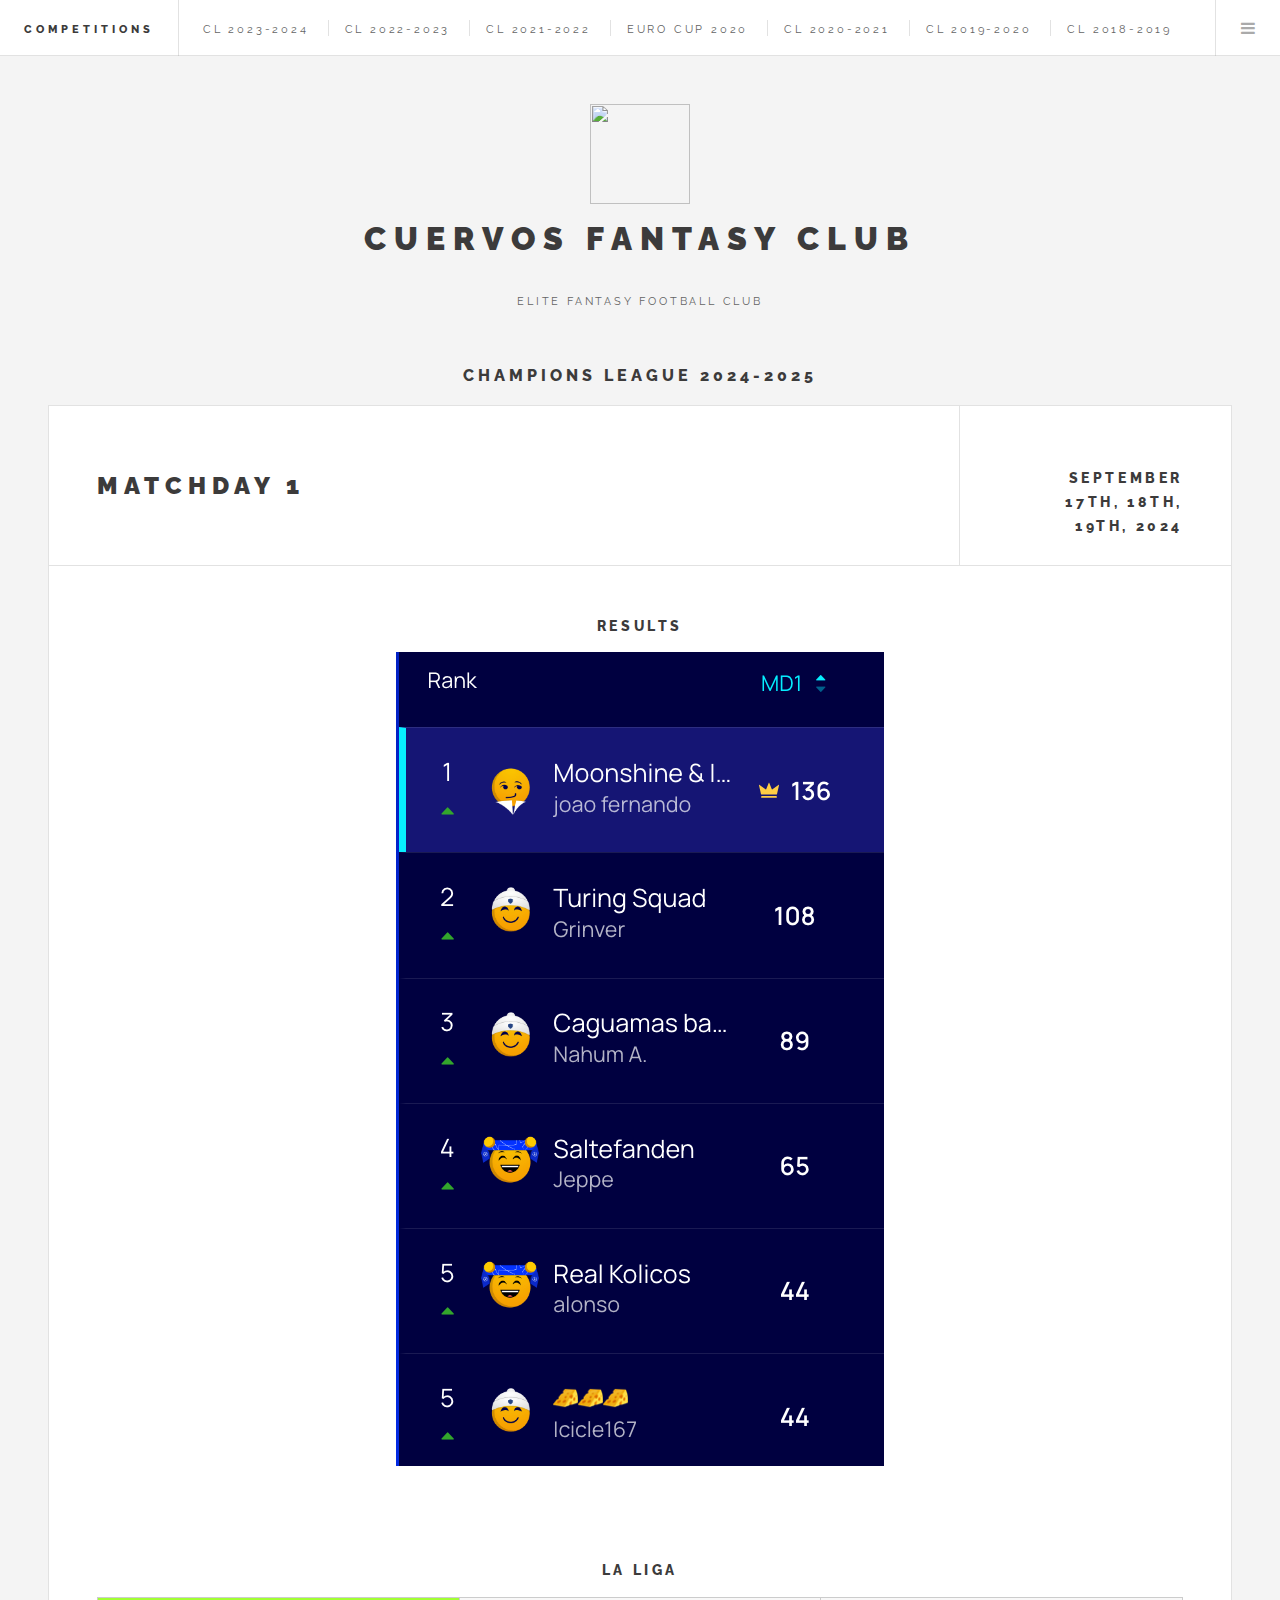
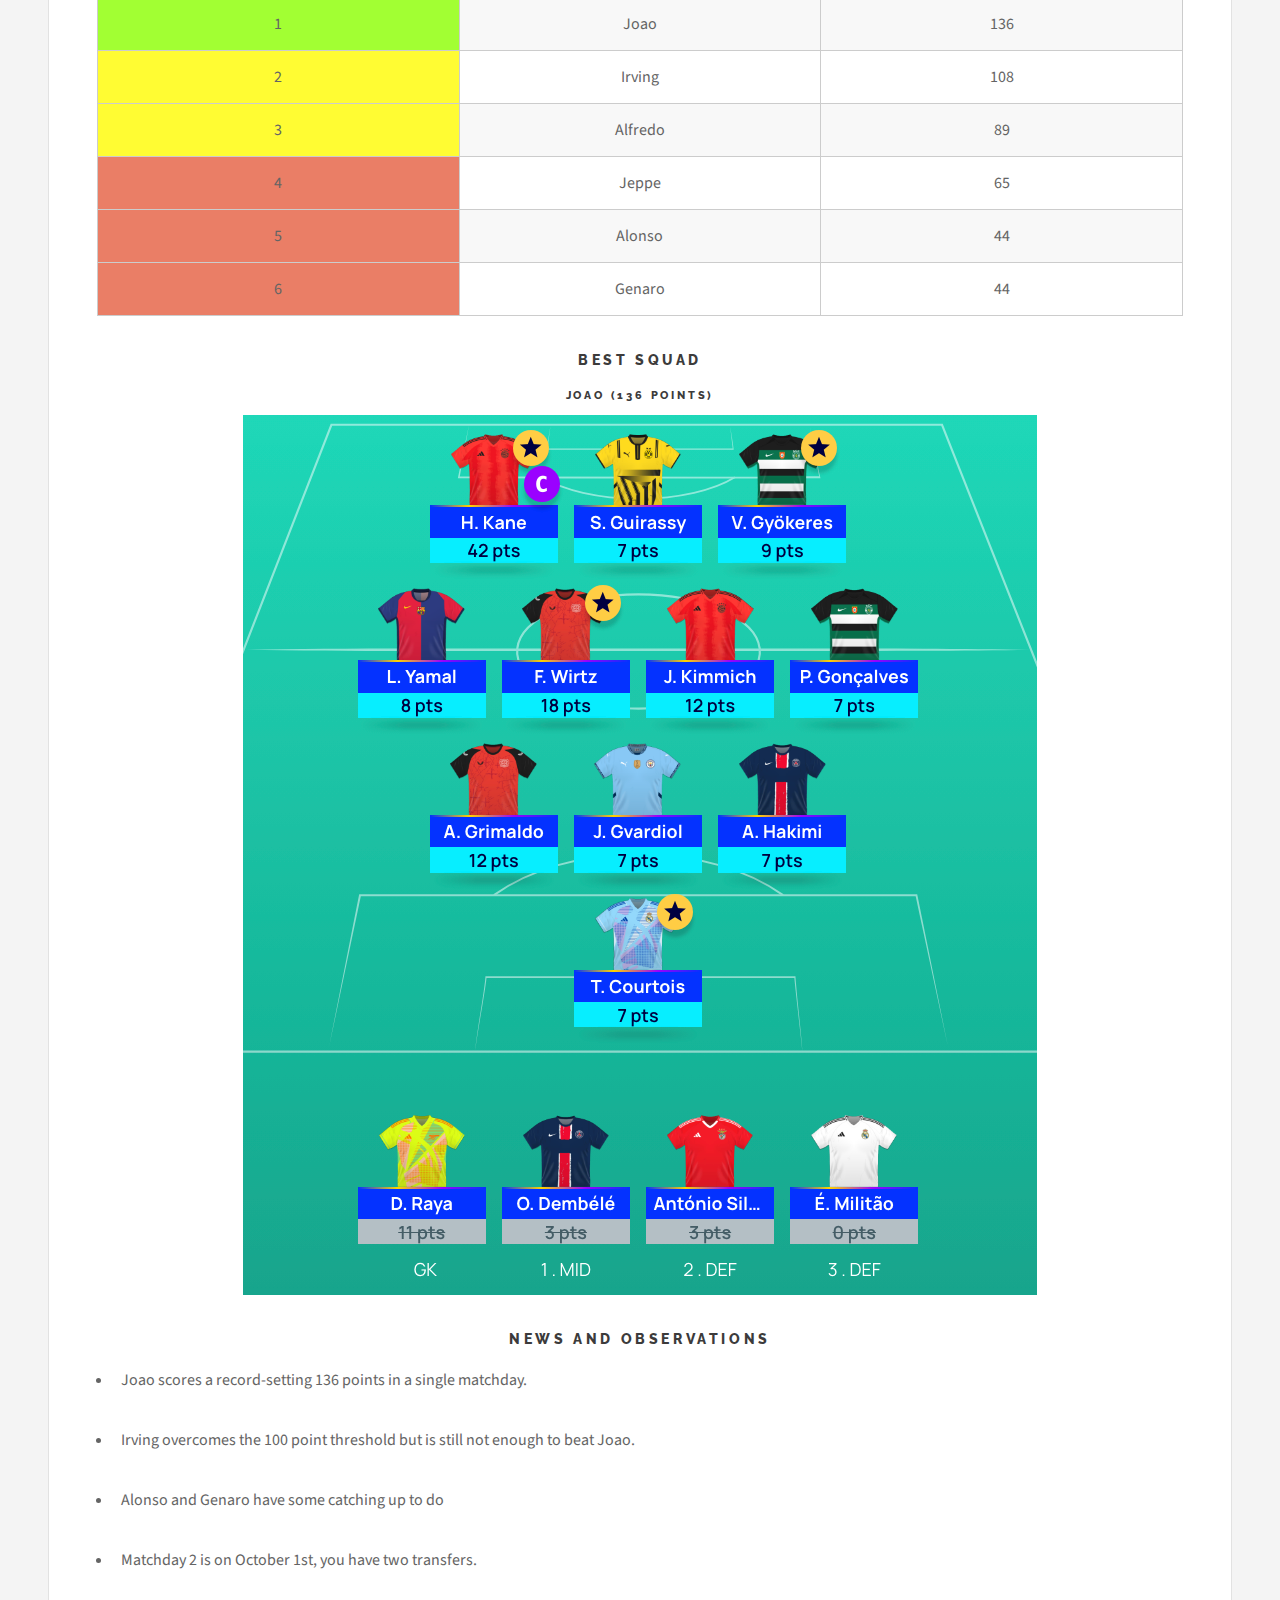
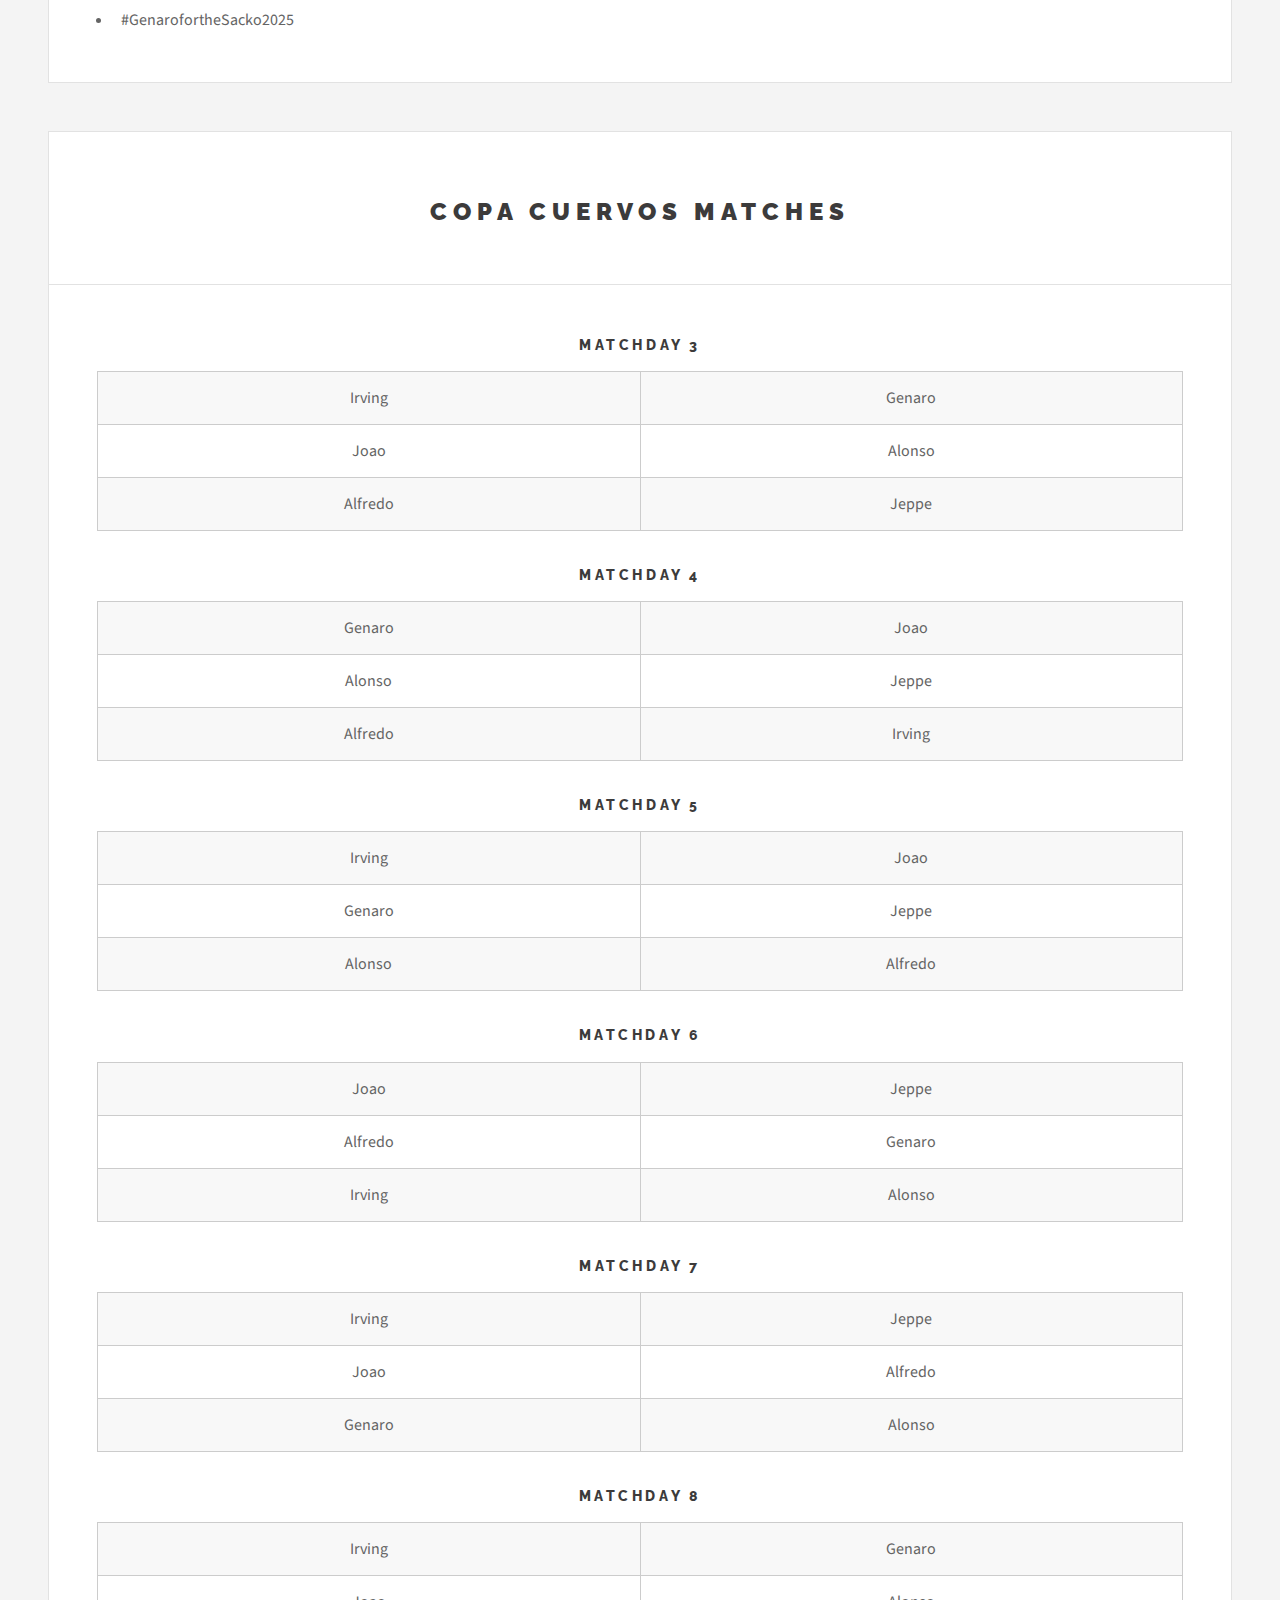
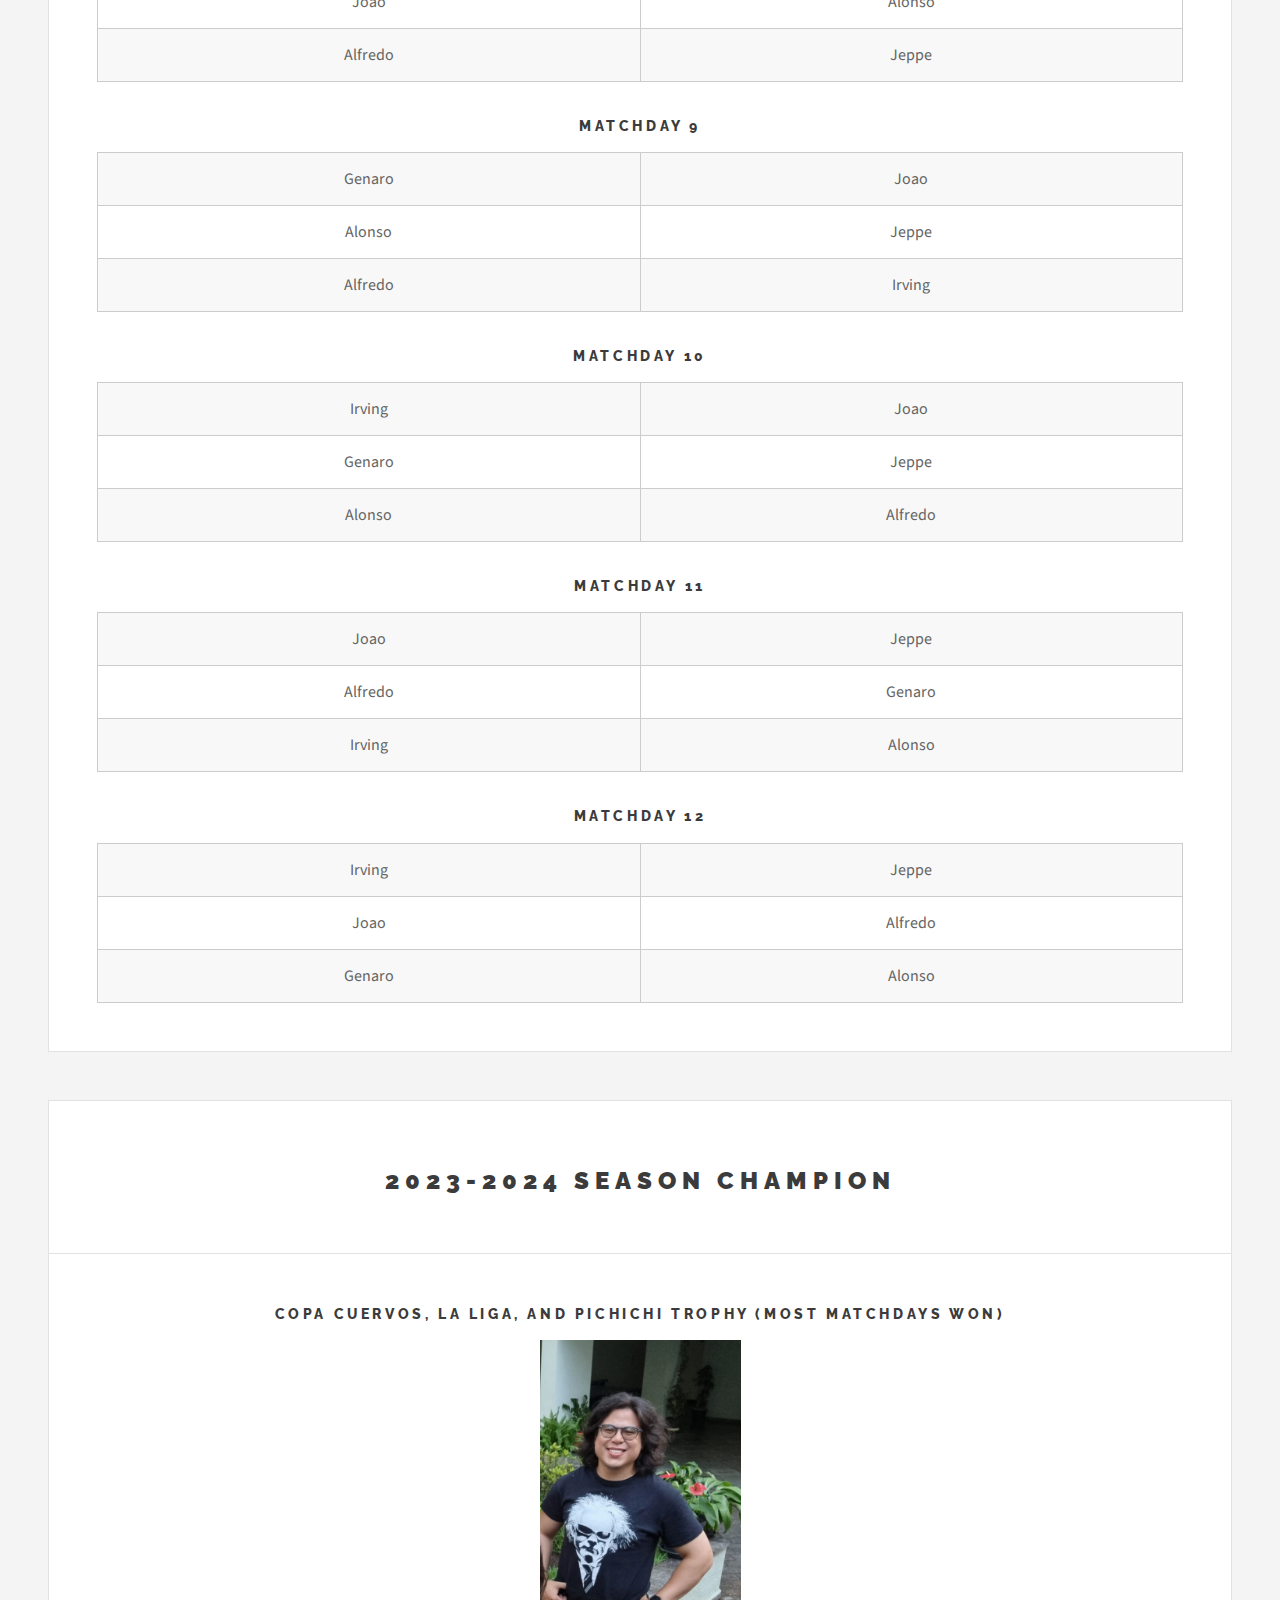
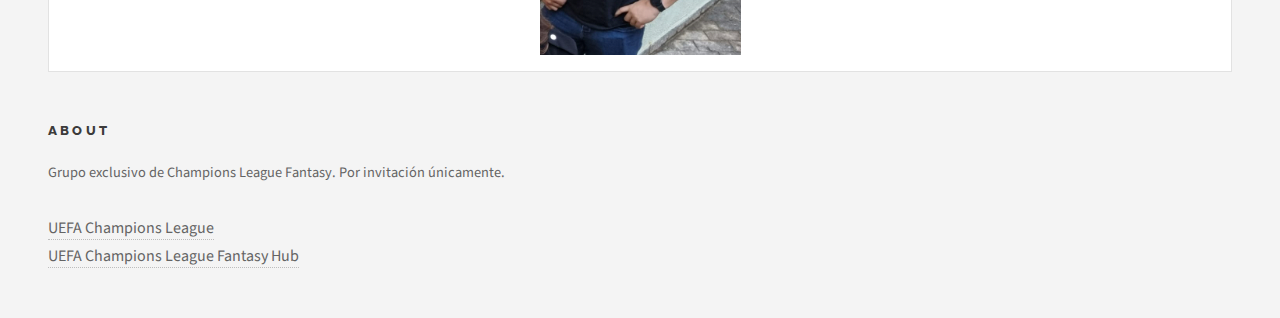
==== index.html @ bee9883b "Update index.html" ====
<!DOCTYPE HTML>
<!--
	Future Imperfect by HTML5 UP
	html5up.net | @ajlkn
	Free for personal and commercial use under the CCA 3.0 license (html5up.net/license)
-->
<html>
	<head>
		<meta name="viewport" content="width=device-width, initial-scale=1.0", user-scalable="no" />
		<!--<meta name="viewport" content="width=device-width, initial-scale=1.0"> -->

		
		 <link rel = "icon" href =  
"https://d1yjjnpx0p53s8.cloudfront.net/styles/logo-thumbnail/s3/022016/logo_cuervos.jpg?itok=GBm3IHyB" 
        type = "image/x-icon"> 
          
		
	
		<title>Cuervos Fantasy Club</title>
		<meta charset="utf-8" />
		<!--<meta name="viewport" content="width=device-width, initial-scale=1, user-scalable=no" /> -->
		<link rel="stylesheet" href="assets/css/main.css" /> 

		<link rel="stylesheet" href="my_css_styles/styles_main.css" />

		<!-- <link rel="stylesheet" href="my_css_styles/resizing.css" /> -->

		<meta charset="UTF-8">
		<!--<meta name="viewport" content="width=device-width, initial-scale=1.0"> -->
	    	<!--<title>Line Graph Example</title>-->
		<!--<script src="https://cdn.jsdelivr.net/npm/chart.js"></script> -->
		<title>La Liga Race Chart</title>
    		<script src="https://canvasjs.com/assets/script/canvasjs.min.js"></script>
	
		
	</head>
	<body class="is-preload">
		
		<div class="container">

		<!-- Wrapper -->
			<div id="wrapper">

				<!-- Header -->
					<header id="header">
						<h1><a href="index.html">Competitions</a></h1>
						<nav class="links">
							<ul>	
								<li><a href="cl2324.html">CL 2023-2024</a></li>
								<li><a href="cl2223.html">CL 2022-2023</a></li>
								<li><a href="cl2122.html">CL 2021-2022</a></li>
								<li><a href="ec2020.html">Euro Cup 2020</a></li>
								<li><a href="cl2021.html">CL 2020-2021</a></li>
								<li><a href="cl201920.html">CL 2019-2020</a></li>
								<li><a href="cl201819.html">CL 2018-2019</a></li>
								<li><a href="wc2018.html">World Cup 2018</a></li>
								<li><a href="cl201718.html">CL 2017-2018</a></li>
								<li><a href="cl201617.html">CL 2016-2017</a></li>
								<li><a href="ec2016.html">Euro Cup 2016</a></li>
								<li><a href="cl201516.html">CL 2015-2016</a></li>
							</ul>
						</nav>
						<nav class="main">
							<ul>
								<li class="menu">
									<a class="fa-bars" href="#menu">Menu</a>
								</li>
							</ul>
						</nav>
					</header>

				<!-- Menu -->
					<section id="menu">

						<!-- Links -->
							<section>
								<ul class="links">
									<li>
										<a href="cl2324.html">
											<h3>CL 2023-2024</h3>
										</a>
									</li>
									<li>
										<a href="cl2223.html">
											<h3>CL 2022-2023</h3>
										</a>
									</li>
									<li>
										<a href="cl2122.html">
											<h3>CL 2021-2022</h3>
										</a>
									</li>
									<li>
										<a href="ec2020.html">
											<h3>Euro Cup 2020</h3>
										</a>
									</li>
									<li>
										<a href="cl2021.html">
											<h3>CL 2020-2021</h3>
										</a>
									</li>
									<li>
										<a href="cl201920.html">
											<h3>CL 2019-2020</h3>
										</a>
									</li>
									<li>
										<a href="cl201819.html">
											<h3>CL 2018-2019</h3>
										</a>
									</li>
									<li>
										<a href="wc2018.html">
											<h3>World Cup 2018</h3>
										</a>
									</li>
									<li>
										<a href="cl201718.html">
											<h3>CL 2017-2018</h3>
										</a>
									</li>
									<li>
										<a href="cl201617.html">
											<h3>CL 2016-2017</h3>
										</a>
									</li>
									<li>
										<a href="ec2016.html">
											<h3>Euro Cup 2016</h3>
										</a>
									</li>
									<li>
										<a href="cl201516.html">
											<h3>CL 2015-2016</h3>
										</a>
									</li>
								</ul>
							</section>

					</section>

				<!-- Main -->
				
				
					<div id="main">
						<h1 style="text-align:center">Champions League 2024-2025</h1>

						<article class="post">
								<header>
									<div class="title">
										<h2>Matchday 1</h2>
									</div>
									<div class="meta">
										<h3>  September 17th, 18th, 19th, 2024</h3>
									</div>
								</header>

								<h3 style="text-align:center">Results</h3>
								<div style="display: flex; justify-content: center;">
									<img class="resizephone" src="imagesCL2425/md12425.png" alt=""/>
								</div>
								<p> </p> <br>
								<!--
								<h3 style="text-align:center">Copa Cuervos</h3>
								<table>
										<tr>
											<td><b> Genaro (85) </b></td>
											<td> Irving (68) </td>
										</tr>
										<tr>
											<td><b> Joao (102) </b></td>
											<td> Vincent (66) </td>
										</tr>
										<tr>
											<td> Alfredo (62) </td>
											<td>  BYE </td>
										</tr>
										
								</table>
								<p> </p> 
								<h3 style="text-align:center">Copa Cuervos Faceoffs</h3>
								<table>
										<tr>
											<td> </td>
											<td> Alfredo </td>
											<td> Genaro </td>
											<td> Irving </td>
											<td> Joao </td>
											<td> Vincent </td>
											<td> Alfredo (II)</td>
											<td> Genaro (II)</td>
											<td> Irving (II)</td>
											<td> Joao (II)</td>
											<td> Vincent (II)</td>
										</tr>
										<tr>
											<td> Alfredo </td>
											<td bgcolor="#FFFC33">X</td>
											<td> </td>
											<td> </td>
											<td> </td>
											<td> </td>
											<td bgcolor="#FFFC33">X</td>
											<td> </td>
											<td> </td>
											<td> </td>
											<td> </td>
										</tr>
										<tr>
											<td> Genaro </td>
											<td> </td>
											<td bgcolor="#FFFC33">X</td>
											<td bgcolor="#A2FF33">W</td>
											<td> </td>
											<td> </td>
											<td> </td>
											<td bgcolor="#FFFC33">X</td>
											<td> </td>
											<td> </td>
											<td> </td>
										</tr>
										<tr>
											<td> Irving </td>
											<td> </td>
											<td bgcolor="#EA7E66">L</td>
											<td bgcolor="#FFFC33">X</td>
											<td> </td>
											<td> </td>
											<td> </td>
											<td> </td>
											<td bgcolor="#FFFC33">X</td>
											<td> </td>
											<td> </td>
											
										</tr>
										<tr>
											<td> Joao </td>
											<td> </td>
											<td> </td>
											<td> </td>
											<td bgcolor="#FFFC33">X</td>
											<td bgcolor="#A2FF33">W</td>
											<td> </td>
											<td> </td>
											<td> </td>
											<td bgcolor="#FFFC33">X</td>
											<td> </td>
										</tr>
										<tr>
											<td> Vincent </td>
											<td> </td>
											<td> </td>
											<td> </td>
											<td bgcolor="#EA7E66">L</td>
											<td bgcolor="#FFFC33">X</td>
											<td> </td>
											<td> </td>
											<td> </td>
											<td> </td>
											<td bgcolor="#FFFC33">X</td>
										</tr>
								</table>
								<p> </p> 

							
								<h3 style="text-align:center">Copa Cuervos Standings</h3>
 								<table class="tablec">
  										<tr>
  									    		<td bgcolor="#A2FF33">1</td>
   									   		<td>Joao</td>
  									    		<td>1-0</td>											   
										</tr>
			
  										<tr>
  									    		<td bgcolor="#FFFC33">2</td>
   									   		<td>Genaro</td>
  											<td>1-0</td>
 									   	</tr>
														
  										<tr>
  											<td bgcolor="#FFFC33">3</td>
   									 		<td>Alfredo</td>
  									    		<td>0-0</td>
 									   	</tr>
														
  										<tr>
  									    		<td bgcolor="#EA7E66">4</td>
   									   		<td>Irving</td>
  									    		<td>0-1</td>
 									   	</tr>
														
  										<tr>
  									    		<td bgcolor="#EA7E66">5</td>
   									   		<td>Vincent</td>
  									    		<td>0-1</td>
 									   	</tr>
									
  										

								</table>

								-->
								
								
								<p> </p>
								
								<h3 style="text-align:center">La Liga </h3>
 								<table class="tablec">
  										<tr>
  									    		<td bgcolor="#A2FF33">1</td>
   									   		<td>Joao</td>
  									    		<td>136</td>											   
										</tr>
			
  										<tr>
  									    		<td bgcolor="#FFFC33">2</td>
   									   		<td>Irving</td>
  											<td>108</td>
 									   	</tr>
														
  										<tr>
  											<td bgcolor="#FFFC33">3</td>
   									 		<td>Alfredo</td>
  									    		<td>89</td>
 									   	</tr>
														
  										<tr>
  									    		<td bgcolor="#EA7E66">4</td>
   									   		<td>Jeppe</td>
  									    		<td>65</td>
 									   	</tr>
														
  										<tr>
  									    		<td bgcolor="#EA7E66">5</td>
   									   		<td>Alonso</td>
  									    		<td>44</td>
 									   	</tr>
										<tr>
  									    		<td bgcolor="#EA7E66">6</td>
   									   		<td>Genaro</td>
  									    		<td>44</td>
 									   	</tr>
									
								</table>


							
								<p> </p>
								<h3 style="text-align:center">Best Squad</h3>
								<h4 style="text-align:center">Joao (136 points)</h4>
								<div style="display: flex; justify-content: center;">
									<img class="resizephone" src="imagesCL2425/bestmd12425.png" alt=""/>
								</div>
						

								<p> </p>
								
								
								
									<h3 style = "text-align:center">News and Observations</h3>
									<ul>
  										<li><p>Joao scores a record-setting 136 points in a single matchday.</p></li>
										<li><p> Irving overcomes the 100 point threshold but is still not enough to beat Joao.</p></li>
										<li><p> Alonso and Genaro have some catching up to do</p></li>
										<li><p> Matchday 2 is on October 1st, you have two transfers. </p></li>
										<!--
										<li><p> The following will face each other on Matchday 2</p>										
										<table>
											<tr>
												<th colspan="2"> Matchday 2 </th>
											</tr>
											<tr>
												<td>Joao</td>
												<td>Irving</td>
											</tr>
											<tr>
												<td>Genaro</td>
												<td>Alfredo</td>
											</tr>
										
											<tr>
												<td>Vincent</td>
												<td>Bye</td>
											</tr>
										
										</table>
										</li>
										-->
										<li><p>#GenarofortheSacko2025</p></li>										
									</ul>
							</article>

						<article class="post">
								<header>
									<div class="title">
										<h2 style="text-align:center">Copa Cuervos Matches</h2>
									</div>
									
								</header>

								<h3 style="text-align:center">Matchday 3</h3>
								<table>
										<tr>
											<td>Irving</td>
											<td>Genaro</td>
										</tr>
										<tr>
											<td>Joao</td>
											<td>Alonso</td>
										</tr>
										<tr>
											<td>Alfredo</td>
											<td>Jeppe</td>
										</tr>
										
								</table>
							
								<p> </p> 
								
								<h3 style="text-align:center">Matchday 4</h3>
								<table>
										<tr>
											<td>Genaro</td>
											<td>Joao</td>
										</tr>
										<tr>
											<td>Alonso</td>
											<td>Jeppe</td>
										</tr>
										<tr>
											<td>Alfredo</td>
											<td>Irving</td>
										</tr>
										
								</table>
							
								<p> </p>
								<h3 style="text-align:center">Matchday 5</h3>
								<table>
										<tr>
											<td>Irving</td>
											<td>Joao</td>
										</tr>
										<tr>
											<td>Genaro</td>
											<td>Jeppe</td>
										</tr>
										<tr>
											<td>Alonso</td>
											<td>Alfredo</td>
										</tr>
										
								</table>
								<p> </p>
								<h3 style="text-align:center">Matchday 6</h3>
								<table>
										<tr>
											<td>Joao</td>
											<td>Jeppe</td>
										</tr>
										<tr>
											<td>Alfredo</td>
											<td>Genaro</td>
										</tr>
										<tr>
											<td>Irving</td>
											<td>Alonso</td>
										</tr>
										
								</table>
								<p> </p>
								<h3 style="text-align:center">Matchday 7</h3>
								<table>
										<tr>
											<td>Irving</td>
											<td>Jeppe</td>
										</tr>
										<tr>
											<td>Joao</td>
											<td>Alfredo</td>
										</tr>
										<tr>
											<td>Genaro</td>
											<td>Alonso</td>
										</tr>
										
								</table>
								<p> </p>

								<h3 style="text-align:center">Matchday 8</h3>
								<table>
										<tr>
											<td>Irving</td>
											<td>Genaro</td>
										</tr>
										<tr>
											<td>Joao</td>
											<td>Alonso</td>
										</tr>
										<tr>
											<td>Alfredo</td>
											<td>Jeppe</td>
										</tr>
										
								</table>
							
								<p> </p> 
								
								<h3 style="text-align:center">Matchday 9</h3>
								<table>
										<tr>
											<td>Genaro</td>
											<td>Joao</td>
										</tr>
										<tr>
											<td>Alonso</td>
											<td>Jeppe</td>
										</tr>
										<tr>
											<td>Alfredo</td>
											<td>Irving</td>
										</tr>
										
								</table>
							
								<p> </p>
								<h3 style="text-align:center">Matchday 10</h3>
								<table>
										<tr>
											<td>Irving</td>
											<td>Joao</td>
										</tr>
										<tr>
											<td>Genaro</td>
											<td>Jeppe</td>
										</tr>
										<tr>
											<td>Alonso</td>
											<td>Alfredo</td>
										</tr>
										
								</table>
								<p> </p>
								<h3 style="text-align:center">Matchday 11</h3>
								<table>
										<tr>
											<td>Joao</td>
											<td>Jeppe</td>
										</tr>
										<tr>
											<td>Alfredo</td>
											<td>Genaro</td>
										</tr>
										<tr>
											<td>Irving</td>
											<td>Alonso</td>
										</tr>
										
								</table>
								<p> </p>
								<h3 style="text-align:center">Matchday 12</h3>
								<table>
										<tr>
											<td>Irving</td>
											<td>Jeppe</td>
										</tr>
										<tr>
											<td>Joao</td>
											<td>Alfredo</td>
										</tr>
										<tr>
											<td>Genaro</td>
											<td>Alonso</td>
										</tr>
										
								</table>
								
							</article>


						<article class="post">
								<header>
									<div class="title">
										<h2 style="text-align:center">2023-2024 Season Champion</h2>
									</div>
									
									
								</header>
								<h3 style="text-align:center">Copa Cuervos, La Liga, and Pichichi Trophy (Most Matchdays Won)</h3>
								<div style="display: flex; justify-content: center;">
									<img class="resize1" src="imagesCL2223/joaochamp.png" alt=""/>
								</div>
								
							</article>

						<!--
								<script>
								window.onload = function () {
						
								var chart2 = new CanvasJS.Chart("MD2Liga", {
									animationEnabled: true,
									theme: "light2",
									title:{
										text: "La Liga Race"
									},
									axisX: {
										title: "Matchday",
										interval: 1,
									},
									axisY: {
										title: "Points",
									},
									legend: {
										cursor: "pointer",
										verticalAlign: "top",
										horizontalAlign: "center",
										dockInsidePlotArea: true,
										itemclick: toogleDataSeries
									},
									data: [{        
										type: "spline",
										name: "Alfredo",
										showInLegend: true,
									indexLabelFontSize: 16,
										dataPoints: [
											{ y: 0},
											{y: 89}	
										]
								       },
								       {        
										type: "spline",
										name: "Genaro",
									        showInLegend: true,
									indexLabelFontSize: 16,
										dataPoints: [
											{ y: 0},
											{y: 44}
										]
								       },
								        {        
										type: "spline",
										name: "Joao",
									        showInLegend: true,
									indexLabelFontSize: 16,
										dataPoints: [
											{ y: 0},
											{y: 136}
										]
									},
									{        
										type: "spline",
										name: "Alonso",
									        showInLegend: true,
									indexLabelFontSize: 16,
										dataPoints: [
											{ y: 0},
											{y: 44}
										]
									},
								        {        
										type: "spline",
										name: "Irving",
									        showInLegend: true,
									indexLabelFontSize: 16,
										dataPoints: [
											{ y: 0},
											{y: 108}
										]
									},
								        {        
										type: "spline",
										name: "Jeppe",
									        showInLegend: true,
									indexLabelFontSize: 16,
										dataPoints: [
											{ y: 0},
											{y: 65}
										]
									},
								        ]
									// options: {
									//	scales: {
									//	   x: [{
									//		ticks: {
									//		  beginAtZero: true,
									//		  display: false 
									//		}
									//	      }]
									//	}
									//    }
								});
								chart2.render(); 
									
								function toogleDataSeries(e){
									if (typeof(e.dataSeries.visible) === "undefined" || e.dataSeries.visible) {
										e.dataSeries.visible = false;
									} else{
										e.dataSeries.visible = true;
									}
									chart2.render();
								}	
						
								}
								</script>
								<div id="MD2Liga" style="height: 300px; width: 100%;"></div>
								<script src="https://canvasjs.com/assets/script/canvasjs.min.js"></script>
								</div>
								-->

			
						
						
						

				<!-- Sidebar -->
					<!--<section id="sidebar">-->

						<!-- Intro -->
							<section id="intro">
								<div style="display: block; justify-content: center;">
									<img src="images/logo.png" width="100" height="100" align="middle" alt="" />
								</div>
									<header>
										<h2>Cuervos Fantasy Club</h2>
										<p>Elite Fantasy Football Club</p>
									</header>
							</section>

						
							
						<!-- About -->
							<section class="blurb">
								<h2>About</h2>
								<p>Grupo exclusivo de Champions League Fantasy. Por invitación únicamente.</p>
							</section>

						<!-- Footer -->
							<section id="footer">
								<div class="comp-info col-xs-4">
             								<a class="logolink" title="UEFA Champions League" href="http://www.uefa.com/uefachampionsleague/">UEFA Champions League</a>
           							</div>
								<div class="comp-info col-xs-4">
             								<a class="logolink" title="UEFA Champions League Fantasy" href="https://gaming.uefa.com/en/uclfantasy">UEFA Champions League Fantasy Hub</a>
           							</div>
							</section>

					<!--</section>-->

			</div>

		<!-- Scripts -->
			<script src="assets/js/jquery.min.js"></script>
			<script src="assets/js/browser.min.js"></script>
			<script src="assets/js/breakpoints.min.js"></script>
			<script src="assets/js/util.js"></script>
			<script src="assets/js/main.js"></script>
	</div>
	</body>
</html>
---- assets/css/main.css ----
@import url(font-awesome.min.css);
@import url("https://fonts.googleapis.com/css?family=Source+Sans+Pro:400,700|Raleway:400,800,900");

/*
	Future Imperfect by HTML5 UP
	html5up.net | @ajlkn
	Free for personal and commercial use under the CCA 3.0 license (html5up.net/license)
*/

html, body, div, span, applet, object,
iframe, h1, h2, h3, h4, h5, h6, p, blockquote,
pre, a, abbr, acronym, address, big, cite,
code, del, dfn, em, img, ins, kbd, q, s, samp,
small, strike, strong, sub, sup, tt, var, b,
u, i, center, dl, dt, dd, ol, ul, li, fieldset,
form, label, legend, table, caption, tbody,
tfoot, thead, tr, th, td, article, aside,
canvas, details, embed, figure, figcaption,
footer, header, hgroup, menu, nav, output, ruby,
section, summary, time, mark, audio, video {
	margin: 0;
	padding: 0;
	border: 0;
	font-size: 100%;
	font: inherit;
	vertical-align: baseline;}

article, aside, details, figcaption, figure,
footer, header, hgroup, menu, nav, section {
	display: block;}

body {
	line-height: 1;
}

ol, ul {
	list-style: none;
}

blockquote, q {
	quotes: none;
}

	blockquote:before, blockquote:after, q:before, q:after {
		content: '';
		content: none;
	}

table {
	border-collapse: collapse;
	border-spacing: 0;
}

body {
	-webkit-text-size-adjust: none;
}

mark {
	background-color: transparent;
	color: inherit;
}

input::-moz-focus-inner {
	border: 0;
	padding: 0;
}

input, select, textarea {
	-moz-appearance: none;
	-webkit-appearance: none;
	-ms-appearance: none;
	appearance: none;
}

/* Basic */

	@-ms-viewport {
		width: device-width;
	}

	body {
		-ms-overflow-style: scrollbar;
	}

	@media screen and (max-width: 480px) {

		html, body {
			min-width: 320px;
		}

	}

	html {
		box-sizing: border-box;
	}

	*, *:before, *:after {
		box-sizing: inherit;
	}

	body {
		background: #f4f4f4;
	}

		body.is-preload *, body.is-preload *:before, body.is-preload *:after {
			-moz-animation: none !important;
			-webkit-animation: none !important;
			-ms-animation: none !important;
			animation: none !important;
			-moz-transition: none !important;
			-webkit-transition: none !important;
			-ms-transition: none !important;
			transition: none !important;
		}

/* Type */

	body, input, select, textarea {
		color: #646464;
		font-family: "Source Sans Pro", Helvetica, sans-serif;
		font-size: 14pt;
		font-weight: 400;
		line-height: 1.75;
	}

		@media screen and (max-width: 1680px) {

			body, input, select, textarea {
				font-size: 12pt;
			}

		}

		@media screen and (max-width: 1280px) {

			body, input, select, textarea {
				font-size: 12pt;
			}

		}

		@media screen and (max-width: 980px) {

			body, input, select, textarea {
				font-size: 12pt;
			}

		}

		@media screen and (max-width: 736px) {

			body, input, select, textarea {
				font-size: 12pt;
			}

		}

		@media screen and (max-width: 480px) {

			body, input, select, textarea {
				font-size: 12pt;
			}

		}

	a {
		-moz-transition: color 0.2s ease, border-bottom-color 0.2s ease;
		-webkit-transition: color 0.2s ease, border-bottom-color 0.2s ease;
		-ms-transition: color 0.2s ease, border-bottom-color 0.2s ease;
		transition: color 0.2s ease, border-bottom-color 0.2s ease;
		border-bottom: dotted 1px rgba(160, 160, 160, 0.65);
		color: inherit;
		text-decoration: none;
	}

		a:before {
			-moz-transition: color 0.2s ease;
			-webkit-transition: color 0.2s ease;
			-ms-transition: color 0.2s ease;
			transition: color 0.2s ease;
		}

		a:hover {
			border-bottom-color: transparent;
			color: #2ebaae !important;
		}

			a:hover:before {
				color: #2ebaae !important;
			}

	strong, b {
		color: #3c3b3b;
		font-weight: 700;
	}

	em, i {
		font-style: italic;
	}

	p {
		margin: 0 0 2em 0;
	}

	h1, h2, h3, h4, h5, h6 {
		color: #3c3b3b;
		font-family: "Raleway", Helvetica, sans-serif;
		font-weight: 800;
		letter-spacing: 0.25em;
		line-height: 1.65;
		margin: 0 0 1em 0;
		text-transform: uppercase;
	}

		h1 a, h2 a, h3 a, h4 a, h5 a, h6 a {
			color: inherit;
			border-bottom: 0;
		}

	h2 {
		font-size: 1.1em;
	}

	h3 {
		font-size: 0.9em;
	}

	h4 {
		font-size: 0.7em;
	}

	h5 {
		font-size: 0.7em;
	}

	h6 {
		font-size: 0.7em;
	}

	sub {
		font-size: 0.8em;
		position: relative;
		top: 0.5em;
	}

	sup {
		font-size: 0.8em;
		position: relative;
		top: -0.5em;
	}

	blockquote {
		border-left: solid 4px rgba(160, 160, 160, 0.3);
		font-style: italic;
		margin: 0 0 2em 0;
		padding: 0.5em 0 0.5em 2em;
	}

	code {
		background: rgba(160, 160, 160, 0.075);
		border: solid 1px rgba(160, 160, 160, 0.3);
		font-family: "Courier New", monospace;
		font-size: 0.9em;
		margin: 0 0.25em;
		padding: 0.25em 0.65em;
	}

	pre {
		-webkit-overflow-scrolling: touch;
		font-family: "Courier New", monospace;
		font-size: 0.9em;
		margin: 0 0 2em 0;
	}

		pre code {
			display: block;
			line-height: 1.75em;
			padding: 1em 1.5em;
			overflow-x: auto;
		}

	hr {
		border: 0;
		border-bottom: solid 1px rgba(160, 160, 160, 0.3);
		margin: 2em 0;
	}

		hr.major {
			margin: 3em 0;
		}

	.align-left {
		text-align: left;
	}

	.align-center {
		text-align: center;
	}

	.align-right {
		text-align: right;
	}

/* Row */

	.row {
		display: flex;
		flex-wrap: wrap;
		box-sizing: border-box;
		align-items: stretch;
	}

		.row > * {
			box-sizing: border-box;
		}

		.row.gtr-uniform > * > :last-child {
			margin-bottom: 0;
		}

		.row.aln-left {
			justify-content: flex-start;
		}

		.row.aln-center {
			justify-content: center;
		}

		.row.aln-right {
			justify-content: flex-end;
		}

		.row.aln-top {
			align-items: flex-start;
		}

		.row.aln-middle {
			align-items: center;
		}

		.row.aln-bottom {
			align-items: flex-end;
		}

		.row > .imp {
			order: -1;
		}

		.row > .col-1 {
			width: 8.3333333333%;
		}

		.row > .off-1 {
			margin-left: 8.3333333333%;
		}

		.row > .col-2 {
			width: 16.6666666667%;
		}

		.row > .off-2 {
			margin-left: 16.6666666667%;
		}

		.row > .col-3 {
			width: 25%;
		}

		.row > .off-3 {
			margin-left: 25%;
		}

		.row > .col-4 {
			width: 33.3333333333%;
		}

		.row > .off-4 {
			margin-left: 33.3333333333%;
		}

		.row > .col-5 {
			width: 41.6666666667%;
		}

		.row > .off-5 {
			margin-left: 41.6666666667%;
		}

		.row > .col-6 {
			width: 50%;
		}

		.row > .off-6 {
			margin-left: 50%;
		}

		.row > .col-7 {
			width: 58.3333333333%;
		}

		.row > .off-7 {
			margin-left: 58.3333333333%;
		}

		.row > .col-8 {
			width: 66.6666666667%;
		}

		.row > .off-8 {
			margin-left: 66.6666666667%;
		}

		.row > .col-9 {
			width: 75%;
		}

		.row > .off-9 {
			margin-left: 75%;
		}

		.row > .col-10 {
			width: 83.3333333333%;
		}

		.row > .off-10 {
			margin-left: 83.3333333333%;
		}

		.row > .col-11 {
			width: 91.6666666667%;
		}

		.row > .off-11 {
			margin-left: 91.6666666667%;
		}

		.row > .col-12 {
			width: 100%;
		}

		.row > .off-12 {
			margin-left: 100%;
		}

		.row.gtr-0 {
			margin-top: 0;
			margin-left: 0em;
		}

			.row.gtr-0 > * {
				padding: 0 0 0 0em;
			}

			.row.gtr-0.gtr-uniform {
				margin-top: 0em;
			}

				.row.gtr-0.gtr-uniform > * {
					padding-top: 0em;
				}

		.row.gtr-25 {
			margin-top: 0;
			margin-left: -0.25em;
		}

			.row.gtr-25 > * {
				padding: 0 0 0 0.25em;
			}

			.row.gtr-25.gtr-uniform {
				margin-top: -0.25em;
			}

				.row.gtr-25.gtr-uniform > * {
					padding-top: 0.25em;
				}

		.row.gtr-50 {
			margin-top: 0;
			margin-left: -0.5em;
		}

			.row.gtr-50 > * {
				padding: 0 0 0 0.5em;
			}

			.row.gtr-50.gtr-uniform {
				margin-top: -0.5em;
			}

				.row.gtr-50.gtr-uniform > * {
					padding-top: 0.5em;
				}

		.row {
			margin-top: 0;
			margin-left: -1em;
		}

			.row > * {
				padding: 0 0 0 1em;
			}

			.row.gtr-uniform {
				margin-top: -1em;
			}

				.row.gtr-uniform > * {
					padding-top: 1em;
				}

		.row.gtr-150 {
			margin-top: 0;
			margin-left: -1.5em;
		}

			.row.gtr-150 > * {
				padding: 0 0 0 1.5em;
			}

			.row.gtr-150.gtr-uniform {
				margin-top: -1.5em;
			}

				.row.gtr-150.gtr-uniform > * {
					padding-top: 1.5em;
				}

		.row.gtr-200 {
			margin-top: 0;
			margin-left: -2em;
		}

			.row.gtr-200 > * {
				padding: 0 0 0 2em;
			}

			.row.gtr-200.gtr-uniform {
				margin-top: -2em;
			}

				.row.gtr-200.gtr-uniform > * {
					padding-top: 2em;
				}

		@media screen and (max-width: 1680px) {

			.row {
				display: flex;
				flex-wrap: wrap;
				box-sizing: border-box;
				align-items: stretch;
			}

				.row > * {
					box-sizing: border-box;
				}

				.row.gtr-uniform > * > :last-child {
					margin-bottom: 0;
				}

				.row.aln-left {
					justify-content: flex-start;
				}

				.row.aln-center {
					justify-content: center;
				}

				.row.aln-right {
					justify-content: flex-end;
				}

				.row.aln-top {
					align-items: flex-start;
				}

				.row.aln-middle {
					align-items: center;
				}

				.row.aln-bottom {
					align-items: flex-end;
				}

				.row > .imp-xlarge {
					order: -1;
				}

				.row > .col-1-xlarge {
					width: 8.3333333333%;
				}

				.row > .off-1-xlarge {
					margin-left: 8.3333333333%;
				}

				.row > .col-2-xlarge {
					width: 16.6666666667%;
				}

				.row > .off-2-xlarge {
					margin-left: 16.6666666667%;
				}

				.row > .col-3-xlarge {
					width: 25%;
				}

				.row > .off-3-xlarge {
					margin-left: 25%;
				}

				.row > .col-4-xlarge {
					width: 33.3333333333%;
				}

				.row > .off-4-xlarge {
					margin-left: 33.3333333333%;
				}

				.row > .col-5-xlarge {
					width: 41.6666666667%;
				}

				.row > .off-5-xlarge {
					margin-left: 41.6666666667%;
				}

				.row > .col-6-xlarge {
					width: 50%;
				}

				.row > .off-6-xlarge {
					margin-left: 50%;
				}

				.row > .col-7-xlarge {
					width: 58.3333333333%;
				}

				.row > .off-7-xlarge {
					margin-left: 58.3333333333%;
				}

				.row > .col-8-xlarge {
					width: 66.6666666667%;
				}

				.row > .off-8-xlarge {
					margin-left: 66.6666666667%;
				}

				.row > .col-9-xlarge {
					width: 75%;
				}

				.row > .off-9-xlarge {
					margin-left: 75%;
				}

				.row > .col-10-xlarge {
					width: 83.3333333333%;
				}

				.row > .off-10-xlarge {
					margin-left: 83.3333333333%;
				}

				.row > .col-11-xlarge {
					width: 91.6666666667%;
				}

				.row > .off-11-xlarge {
					margin-left: 91.6666666667%;
				}

				.row > .col-12-xlarge {
					width: 100%;
				}

				.row > .off-12-xlarge {
					margin-left: 100%;
				}

				.row.gtr-0 {
					margin-top: 0;
					margin-left: 0em;
				}

					.row.gtr-0 > * {
						padding: 0 0 0 0em;
					}

					.row.gtr-0.gtr-uniform {
						margin-top: 0em;
					}

						.row.gtr-0.gtr-uniform > * {
							padding-top: 0em;
						}

				.row.gtr-25 {
					margin-top: 0;
					margin-left: -0.25em;
				}

					.row.gtr-25 > * {
						padding: 0 0 0 0.25em;
					}

					.row.gtr-25.gtr-uniform {
						margin-top: -0.25em;
					}

						.row.gtr-25.gtr-uniform > * {
							padding-top: 0.25em;
						}

				.row.gtr-50 {
					margin-top: 0;
					margin-left: -0.5em;
				}

					.row.gtr-50 > * {
						padding: 0 0 0 0.5em;
					}

					.row.gtr-50.gtr-uniform {
						margin-top: -0.5em;
					}

						.row.gtr-50.gtr-uniform > * {
							padding-top: 0.5em;
						}

				.row {
					margin-top: 0;
					margin-left: -1em;
				}

					.row > * {
						padding: 0 0 0 1em;
					}

					.row.gtr-uniform {
						margin-top: -1em;
					}

						.row.gtr-uniform > * {
							padding-top: 1em;
						}

				.row.gtr-150 {
					margin-top: 0;
					margin-left: -1.5em;
				}

					.row.gtr-150 > * {
						padding: 0 0 0 1.5em;
					}

					.row.gtr-150.gtr-uniform {
						margin-top: -1.5em;
					}

						.row.gtr-150.gtr-uniform > * {
							padding-top: 1.5em;
						}

				.row.gtr-200 {
					margin-top: 0;
					margin-left: -2em;
				}

					.row.gtr-200 > * {
						padding: 0 0 0 2em;
					}

					.row.gtr-200.gtr-uniform {
						margin-top: -2em;
					}

						.row.gtr-200.gtr-uniform > * {
							padding-top: 2em;
						}

		}

		@media screen and (max-width: 1280px) {

			.row {
				display: flex;
				flex-wrap: wrap;
				box-sizing: border-box;
				align-items: stretch;
			}

				.row > * {
					box-sizing: border-box;
				}

				.row.gtr-uniform > * > :last-child {
					margin-bottom: 0;
				}

				.row.aln-left {
					justify-content: flex-start;
				}

				.row.aln-center {
					justify-content: center;
				}

				.row.aln-right {
					justify-content: flex-end;
				}

				.row.aln-top {
					align-items: flex-start;
				}

				.row.aln-middle {
					align-items: center;
				}

				.row.aln-bottom {
					align-items: flex-end;
				}

				.row > .imp-large {
					order: -1;
				}

				.row > .col-1-large {
					width: 8.3333333333%;
				}

				.row > .off-1-large {
					margin-left: 8.3333333333%;
				}

				.row > .col-2-large {
					width: 16.6666666667%;
				}

				.row > .off-2-large {
					margin-left: 16.6666666667%;
				}

				.row > .col-3-large {
					width: 25%;
				}

				.row > .off-3-large {
					margin-left: 25%;
				}

				.row > .col-4-large {
					width: 33.3333333333%;
				}

				.row > .off-4-large {
					margin-left: 33.3333333333%;
				}

				.row > .col-5-large {
					width: 41.6666666667%;
				}

				.row > .off-5-large {
					margin-left: 41.6666666667%;
				}

				.row > .col-6-large {
					width: 50%;
				}

				.row > .off-6-large {
					margin-left: 50%;
				}

				.row > .col-7-large {
					width: 58.3333333333%;
				}

				.row > .off-7-large {
					margin-left: 58.3333333333%;
				}

				.row > .col-8-large {
					width: 66.6666666667%;
				}

				.row > .off-8-large {
					margin-left: 66.6666666667%;
				}

				.row > .col-9-large {
					width: 75%;
				}

				.row > .off-9-large {
					margin-left: 75%;
				}

				.row > .col-10-large {
					width: 83.3333333333%;
				}

				.row > .off-10-large {
					margin-left: 83.3333333333%;
				}

				.row > .col-11-large {
					width: 91.6666666667%;
				}

				.row > .off-11-large {
					margin-left: 91.6666666667%;
				}

				.row > .col-12-large {
					width: 100%;
				}

				.row > .off-12-large {
					margin-left: 100%;
				}

				.row.gtr-0 {
					margin-top: 0;
					margin-left: 0em;
				}

					.row.gtr-0 > * {
						padding: 0 0 0 0em;
					}

					.row.gtr-0.gtr-uniform {
						margin-top: 0em;
					}

						.row.gtr-0.gtr-uniform > * {
							padding-top: 0em;
						}

				.row.gtr-25 {
					margin-top: 0;
					margin-left: -0.25em;
				}

					.row.gtr-25 > * {
						padding: 0 0 0 0.25em;
					}

					.row.gtr-25.gtr-uniform {
						margin-top: -0.25em;
					}

						.row.gtr-25.gtr-uniform > * {
							padding-top: 0.25em;
						}

				.row.gtr-50 {
					margin-top: 0;
					margin-left: -0.5em;
				}

					.row.gtr-50 > * {
						padding: 0 0 0 0.5em;
					}

					.row.gtr-50.gtr-uniform {
						margin-top: -0.5em;
					}

						.row.gtr-50.gtr-uniform > * {
							padding-top: 0.5em;
						}

				.row {
					margin-top: 0;
					margin-left: -1em;
				}

					.row > * {
						padding: 0 0 0 1em;
					}

					.row.gtr-uniform {
						margin-top: -1em;
					}

						.row.gtr-uniform > * {
							padding-top: 1em;
						}

				.row.gtr-150 {
					margin-top: 0;
					margin-left: -1.5em;
				}

					.row.gtr-150 > * {
						padding: 0 0 0 1.5em;
					}

					.row.gtr-150.gtr-uniform {
						margin-top: -1.5em;
					}

						.row.gtr-150.gtr-uniform > * {
							padding-top: 1.5em;
						}

				.row.gtr-200 {
					margin-top: 0;
					margin-left: -2em;
				}

					.row.gtr-200 > * {
						padding: 0 0 0 2em;
					}

					.row.gtr-200.gtr-uniform {
						margin-top: -2em;
					}

						.row.gtr-200.gtr-uniform > * {
							padding-top: 2em;
						}

		}

		@media screen and (max-width: 980px) {

			.row {
				display: flex;
				flex-wrap: wrap;
				box-sizing: border-box;
				align-items: stretch;
			}

				.row > * {
					box-sizing: border-box;
				}

				.row.gtr-uniform > * > :last-child {
					margin-bottom: 0;
				}

				.row.aln-left {
					justify-content: flex-start;
				}

				.row.aln-center {
					justify-content: center;
				}

				.row.aln-right {
					justify-content: flex-end;
				}

				.row.aln-top {
					align-items: flex-start;
				}

				.row.aln-middle {
					align-items: center;
				}

				.row.aln-bottom {
					align-items: flex-end;
				}

				.row > .imp-medium {
					order: -1;
				}

				.row > .col-1-medium {
					width: 8.3333333333%;
				}

				.row > .off-1-medium {
					margin-left: 8.3333333333%;
				}

				.row > .col-2-medium {
					width: 16.6666666667%;
				}

				.row > .off-2-medium {
					margin-left: 16.6666666667%;
				}

				.row > .col-3-medium {
					width: 25%;
				}

				.row > .off-3-medium {
					margin-left: 25%;
				}

				.row > .col-4-medium {
					width: 33.3333333333%;
				}

				.row > .off-4-medium {
					margin-left: 33.3333333333%;
				}

				.row > .col-5-medium {
					width: 41.6666666667%;
				}

				.row > .off-5-medium {
					margin-left: 41.6666666667%;
				}

				.row > .col-6-medium {
					width: 50%;
				}

				.row > .off-6-medium {
					margin-left: 50%;
				}

				.row > .col-7-medium {
					width: 58.3333333333%;
				}

				.row > .off-7-medium {
					margin-left: 58.3333333333%;
				}

				.row > .col-8-medium {
					width: 66.6666666667%;
				}

				.row > .off-8-medium {
					margin-left: 66.6666666667%;
				}

				.row > .col-9-medium {
					width: 75%;
				}

				.row > .off-9-medium {
					margin-left: 75%;
				}

				.row > .col-10-medium {
					width: 83.3333333333%;
				}

				.row > .off-10-medium {
					margin-left: 83.3333333333%;
				}

				.row > .col-11-medium {
					width: 91.6666666667%;
				}

				.row > .off-11-medium {
					margin-left: 91.6666666667%;
				}

				.row > .col-12-medium {
					width: 100%;
				}

				.row > .off-12-medium {
					margin-left: 100%;
				}

				.row.gtr-0 {
					margin-top: 0;
					margin-left: 0em;
				}

					.row.gtr-0 > * {
						padding: 0 0 0 0em;
					}

					.row.gtr-0.gtr-uniform {
						margin-top: 0em;
					}

						.row.gtr-0.gtr-uniform > * {
							padding-top: 0em;
						}

				.row.gtr-25 {
					margin-top: 0;
					margin-left: -0.25em;
				}

					.row.gtr-25 > * {
						padding: 0 0 0 0.25em;
					}

					.row.gtr-25.gtr-uniform {
						margin-top: -0.25em;
					}

						.row.gtr-25.gtr-uniform > * {
							padding-top: 0.25em;
						}

				.row.gtr-50 {
					margin-top: 0;
					margin-left: -0.5em;
				}

					.row.gtr-50 > * {
						padding: 0 0 0 0.5em;
					}

					.row.gtr-50.gtr-uniform {
						margin-top: -0.5em;
					}

						.row.gtr-50.gtr-uniform > * {
							padding-top: 0.5em;
						}

				.row {
					margin-top: 0;
					margin-left: -1em;
				}

					.row > * {
						padding: 0 0 0 1em;
					}

					.row.gtr-uniform {
						margin-top: -1em;
					}

						.row.gtr-uniform > * {
							padding-top: 1em;
						}

				.row.gtr-150 {
					margin-top: 0;
					margin-left: -1.5em;
				}

					.row.gtr-150 > * {
						padding: 0 0 0 1.5em;
					}

					.row.gtr-150.gtr-uniform {
						margin-top: -1.5em;
					}

						.row.gtr-150.gtr-uniform > * {
							padding-top: 1.5em;
						}

				.row.gtr-200 {
					margin-top: 0;
					margin-left: -2em;
				}

					.row.gtr-200 > * {
						padding: 0 0 0 2em;
					}

					.row.gtr-200.gtr-uniform {
						margin-top: -2em;
					}

						.row.gtr-200.gtr-uniform > * {
							padding-top: 2em;
						}

		}

		@media screen and (max-width: 736px) {

			.row {
				display: flex;
				flex-wrap: wrap;
				box-sizing: border-box;
				align-items: stretch;
			}

				.row > * {
					box-sizing: border-box;
				}

				.row.gtr-uniform > * > :last-child {
					margin-bottom: 0;
				}

				.row.aln-left {
					justify-content: flex-start;
				}

				.row.aln-center {
					justify-content: center;
				}

				.row.aln-right {
					justify-content: flex-end;
				}

				.row.aln-top {
					align-items: flex-start;
				}

				.row.aln-middle {
					align-items: center;
				}

				.row.aln-bottom {
					align-items: flex-end;
				}

				.row > .imp-small {
					order: -1;
				}

				.row > .col-1-small {
					width: 8.3333333333%;
				}

				.row > .off-1-small {
					margin-left: 8.3333333333%;
				}

				.row > .col-2-small {
					width: 16.6666666667%;
				}

				.row > .off-2-small {
					margin-left: 16.6666666667%;
				}

				.row > .col-3-small {
					width: 25%;
				}

				.row > .off-3-small {
					margin-left: 25%;
				}

				.row > .col-4-small {
					width: 33.3333333333%;
				}

				.row > .off-4-small {
					margin-left: 33.3333333333%;
				}

				.row > .col-5-small {
					width: 41.6666666667%;
				}

				.row > .off-5-small {
					margin-left: 41.6666666667%;
				}

				.row > .col-6-small {
					width: 50%;
				}

				.row > .off-6-small {
					margin-left: 50%;
				}

				.row > .col-7-small {
					width: 58.3333333333%;
				}

				.row > .off-7-small {
					margin-left: 58.3333333333%;
				}

				.row > .col-8-small {
					width: 66.6666666667%;
				}

				.row > .off-8-small {
					margin-left: 66.6666666667%;
				}

				.row > .col-9-small {
					width: 75%;
				}

				.row > .off-9-small {
					margin-left: 75%;
				}

				.row > .col-10-small {
					width: 83.3333333333%;
				}

				.row > .off-10-small {
					margin-left: 83.3333333333%;
				}

				.row > .col-11-small {
					width: 91.6666666667%;
				}

				.row > .off-11-small {
					margin-left: 91.6666666667%;
				}

				.row > .col-12-small {
					width: 100%;
				}

				.row > .off-12-small {
					margin-left: 100%;
				}

				.row.gtr-0 {
					margin-top: 0;
					margin-left: 0em;
				}

					.row.gtr-0 > * {
						padding: 0 0 0 0em;
					}

					.row.gtr-0.gtr-uniform {
						margin-top: 0em;
					}

						.row.gtr-0.gtr-uniform > * {
							padding-top: 0em;
						}

				.row.gtr-25 {
					margin-top: 0;
					margin-left: -0.25em;
				}

					.row.gtr-25 > * {
						padding: 0 0 0 0.25em;
					}

					.row.gtr-25.gtr-uniform {
						margin-top: -0.25em;
					}

						.row.gtr-25.gtr-uniform > * {
							padding-top: 0.25em;
						}

				.row.gtr-50 {
					margin-top: 0;
					margin-left: -0.5em;
				}

					.row.gtr-50 > * {
						padding: 0 0 0 0.5em;
					}

					.row.gtr-50.gtr-uniform {
						margin-top: -0.5em;
					}

						.row.gtr-50.gtr-uniform > * {
							padding-top: 0.5em;
						}

				.row {
					margin-top: 0;
					margin-left: -1em;
				}

					.row > * {
						padding: 0 0 0 1em;
					}

					.row.gtr-uniform {
						margin-top: -1em;
					}

						.row.gtr-uniform > * {
							padding-top: 1em;
						}

				.row.gtr-150 {
					margin-top: 0;
					margin-left: -1.5em;
				}

					.row.gtr-150 > * {
						padding: 0 0 0 1.5em;
					}

					.row.gtr-150.gtr-uniform {
						margin-top: -1.5em;
					}

						.row.gtr-150.gtr-uniform > * {
							padding-top: 1.5em;
						}

				.row.gtr-200 {
					margin-top: 0;
					margin-left: -2em;
				}

					.row.gtr-200 > * {
						padding: 0 0 0 2em;
					}

					.row.gtr-200.gtr-uniform {
						margin-top: -2em;
					}

						.row.gtr-200.gtr-uniform > * {
							padding-top: 2em;
						}

		}

		@media screen and (max-width: 480px) {

			.row {
				display: flex;
				flex-wrap: wrap;
				box-sizing: border-box;
				align-items: stretch;
			}

				.row > * {
					box-sizing: border-box;
				}

				.row.gtr-uniform > * > :last-child {
					margin-bottom: 0;
				}

				.row.aln-left {
					justify-content: flex-start;
				}

				.row.aln-center {
					justify-content: center;
				}

				.row.aln-right {
					justify-content: flex-end;
				}

				.row.aln-top {
					align-items: flex-start;
				}

				.row.aln-middle {
					align-items: center;
				}

				.row.aln-bottom {
					align-items: flex-end;
				}

				.row > .imp-xsmall {
					order: -1;
				}

				.row > .col-1-xsmall {
					width: 8.3333333333%;
				}

				.row > .off-1-xsmall {
					margin-left: 8.3333333333%;
				}

				.row > .col-2-xsmall {
					width: 16.6666666667%;
				}

				.row > .off-2-xsmall {
					margin-left: 16.6666666667%;
				}

				.row > .col-3-xsmall {
					width: 25%;
				}

				.row > .off-3-xsmall {
					margin-left: 25%;
				}

				.row > .col-4-xsmall {
					width: 33.3333333333%;
				}

				.row > .off-4-xsmall {
					margin-left: 33.3333333333%;
				}

				.row > .col-5-xsmall {
					width: 41.6666666667%;
				}

				.row > .off-5-xsmall {
					margin-left: 41.6666666667%;
				}

				.row > .col-6-xsmall {
					width: 50%;
				}

				.row > .off-6-xsmall {
					margin-left: 50%;
				}

				.row > .col-7-xsmall {
					width: 58.3333333333%;
				}

				.row > .off-7-xsmall {
					margin-left: 58.3333333333%;
				}

				.row > .col-8-xsmall {
					width: 66.6666666667%;
				}

				.row > .off-8-xsmall {
					margin-left: 66.6666666667%;
				}

				.row > .col-9-xsmall {
					width: 75%;
				}

				.row > .off-9-xsmall {
					margin-left: 75%;
				}

				.row > .col-10-xsmall {
					width: 83.3333333333%;
				}

				.row > .off-10-xsmall {
					margin-left: 83.3333333333%;
				}

				.row > .col-11-xsmall {
					width: 91.6666666667%;
				}

				.row > .off-11-xsmall {
					margin-left: 91.6666666667%;
				}

				.row > .col-12-xsmall {
					width: 100%;
				}

				.row > .off-12-xsmall {
					margin-left: 100%;
				}

				.row.gtr-0 {
					margin-top: 0;
					margin-left: 0em;
				}

					.row.gtr-0 > * {
						padding: 0 0 0 0em;
					}

					.row.gtr-0.gtr-uniform {
						margin-top: 0em;
					}

						.row.gtr-0.gtr-uniform > * {
							padding-top: 0em;
						}

				.row.gtr-25 {
					margin-top: 0;
					margin-left: -0.25em;
				}

					.row.gtr-25 > * {
						padding: 0 0 0 0.25em;
					}

					.row.gtr-25.gtr-uniform {
						margin-top: -0.25em;
					}

						.row.gtr-25.gtr-uniform > * {
							padding-top: 0.25em;
						}

				.row.gtr-50 {
					margin-top: 0;
					margin-left: -0.5em;
				}

					.row.gtr-50 > * {
						padding: 0 0 0 0.5em;
					}

					.row.gtr-50.gtr-uniform {
						margin-top: -0.5em;
					}

						.row.gtr-50.gtr-uniform > * {
							padding-top: 0.5em;
						}

				.row {
					margin-top: 0;
					margin-left: -1em;
				}

					.row > * {
						padding: 0 0 0 1em;
					}

					.row.gtr-uniform {
						margin-top: -1em;
					}

						.row.gtr-uniform > * {
							padding-top: 1em;
						}

				.row.gtr-150 {
					margin-top: 0;
					margin-left: -1.5em;
				}

					.row.gtr-150 > * {
						padding: 0 0 0 1.5em;
					}

					.row.gtr-150.gtr-uniform {
						margin-top: -1.5em;
					}

						.row.gtr-150.gtr-uniform > * {
							padding-top: 1.5em;
						}

				.row.gtr-200 {
					margin-top: 0;
					margin-left: -2em;
				}

					.row.gtr-200 > * {
						padding: 0 0 0 2em;
					}

					.row.gtr-200.gtr-uniform {
						margin-top: -2em;
					}

						.row.gtr-200.gtr-uniform > * {
							padding-top: 2em;
						}

		}

/* Author */

	.author {
		display: -moz-flex;
		display: -webkit-flex;
		display: -ms-flex;
		display: flex;
		-moz-flex-direction: row;
		-webkit-flex-direction: row;
		-ms-flex-direction: row;
		flex-direction: row;
		-moz-align-items: center;
		-webkit-align-items: center;
		-ms-align-items: center;
		align-items: center;
		-moz-justify-content: -moz-flex-end;
		-webkit-justify-content: -webkit-flex-end;
		-ms-justify-content: -ms-flex-end;
		justify-content: flex-end;
		border-bottom: 0;
		font-family: "Raleway", Helvetica, sans-serif;
		font-size: 0.6em;
		font-weight: 400;
		letter-spacing: 0.25em;
		text-transform: uppercase;
		white-space: nowrap;
	}

		.author .name {
			-moz-transition: border-bottom-color 0.2s ease;
			-webkit-transition: border-bottom-color 0.2s ease;
			-ms-transition: border-bottom-color 0.2s ease;
			transition: border-bottom-color 0.2s ease;
			border-bottom: dotted 1px rgba(160, 160, 160, 0.65);
			display: block;
			margin: 0 1.5em 0 0;
		}

		.author img {
			border-radius: 100%;
			display: block;
			width: 4em;
		}

		.author:hover .name {
			border-bottom-color: transparent;
		}

/* Blurb */

	.blurb h2 {
		font-size: 0.8em;
		margin: 0 0 1.5em 0;
	}

	.blurb h3 {
		font-size: 0.7em;
	}

	.blurb p {
		font-size: 0.9em;
	}

/* Box */

	.box {
		border: solid 1px rgba(160, 160, 160, 0.3);
		margin-bottom: 2em;
		padding: 1.5em;
	}

		.box > :last-child,
		.box > :last-child > :last-child,
		.box > :last-child > :last-child > :last-child {
			margin-bottom: 0;
		}

		.box.alt {
			border: 0;
			border-radius: 0;
			padding: 0;
		}

/* Button */

	input[type="submit"],
	input[type="reset"],
	input[type="button"],
	button,
	.button {
		-moz-appearance: none;
		-webkit-appearance: none;
		-ms-appearance: none;
		appearance: none;
		-moz-transition: background-color 0.2s ease, box-shadow 0.2s ease, color 0.2s ease;
		-webkit-transition: background-color 0.2s ease, box-shadow 0.2s ease, color 0.2s ease;
		-ms-transition: background-color 0.2s ease, box-shadow 0.2s ease, color 0.2s ease;
		transition: background-color 0.2s ease, box-shadow 0.2s ease, color 0.2s ease;
		background-color: transparent;
		border: 0;
		box-shadow: inset 0 0 0 1px rgba(160, 160, 160, 0.3);
		color: #3c3b3b !important;
		cursor: pointer;
		display: inline-block;
		font-family: "Raleway", Helvetica, sans-serif;
		font-size: 0.6em;
		font-weight: 800;
		height: 4.8125em;
		letter-spacing: 0.25em;
		line-height: 4.8125em;
		padding: 0 2.5em;
		text-align: center;
		text-decoration: none;
		text-transform: uppercase;
		white-space: nowrap;
	}

		input[type="submit"]:hover,
		input[type="reset"]:hover,
		input[type="button"]:hover,
		button:hover,
		.button:hover {
			box-shadow: inset 0 0 0 1px #2ebaae;
			color: #2ebaae !important;
		}

			input[type="submit"]:hover:active,
			input[type="reset"]:hover:active,
			input[type="button"]:hover:active,
			button:hover:active,
			.button:hover:active {
				background-color: rgba(46, 186, 174, 0.05);
			}

		input[type="submit"]:before, input[type="submit"]:after,
		input[type="reset"]:before,
		input[type="reset"]:after,
		input[type="button"]:before,
		input[type="button"]:after,
		button:before,
		button:after,
		.button:before,
		.button:after {
			color: #aaaaaa;
			position: relative;
		}

		input[type="submit"]:before,
		input[type="reset"]:before,
		input[type="button"]:before,
		button:before,
		.button:before {
			left: -1em;
			padding: 0 0 0 0.75em;
		}

		input[type="submit"]:after,
		input[type="reset"]:after,
		input[type="button"]:after,
		button:after,
		.button:after {
			left: 1em;
			padding: 0 0.75em 0 0;
		}

		input[type="submit"].fit,
		input[type="reset"].fit,
		input[type="button"].fit,
		button.fit,
		.button.fit {
			width: 100%;
		}

		input[type="submit"].large,
		input[type="reset"].large,
		input[type="button"].large,
		button.large,
		.button.large {
			font-size: 0.7em;
			padding: 0 3em;
		}

		input[type="submit"].small,
		input[type="reset"].small,
		input[type="button"].small,
		button.small,
		.button.small {
			font-size: 0.5em;
		}

		input[type="submit"].disabled, input[type="submit"]:disabled,
		input[type="reset"].disabled,
		input[type="reset"]:disabled,
		input[type="button"].disabled,
		input[type="button"]:disabled,
		button.disabled,
		button:disabled,
		.button.disabled,
		.button:disabled {
			pointer-events: none;
			color: rgba(160, 160, 160, 0.3) !important;
		}

			input[type="submit"].disabled:before, input[type="submit"]:disabled:before,
			input[type="reset"].disabled:before,
			input[type="reset"]:disabled:before,
			input[type="button"].disabled:before,
			input[type="button"]:disabled:before,
			button.disabled:before,
			button:disabled:before,
			.button.disabled:before,
			.button:disabled:before {
				color: rgba(160, 160, 160, 0.3) !important;
			}

/* Form */

	form {
		margin: 0 0 2em 0;
	}

		form.search {
			text-decoration: none;
			position: relative;
		}

			form.search:before {
				-moz-osx-font-smoothing: grayscale;
				-webkit-font-smoothing: antialiased;
				font-family: FontAwesome;
				font-style: normal;
				font-weight: normal;
				text-transform: none !important;
			}

			form.search:before {
				color: #aaaaaa;
				content: '\f002';
				display: block;
				height: 2.75em;
				left: 0;
				line-height: 2.75em;
				position: absolute;
				text-align: center;
				top: 0;
				width: 2.5em;
			}

			form.search > input:first-child {
				padding-left: 2.5em;
			}

	label {
		color: #3c3b3b;
		display: block;
		font-size: 0.9em;
		font-weight: 700;
		margin: 0 0 1em 0;
	}

	input[type="text"],
	input[type="password"],
	input[type="email"],
	input[type="tel"],
	select,
	textarea {
		-moz-appearance: none;
		-webkit-appearance: none;
		-ms-appearance: none;
		appearance: none;
		background: rgba(160, 160, 160, 0.075);
		border: none;
		border: solid 1px rgba(160, 160, 160, 0.3);
		border-radius: 0;
		color: inherit;
		display: block;
		outline: 0;
		padding: 0 1em;
		text-decoration: none;
		width: 100%;
	}

		input[type="text"]:invalid,
		input[type="password"]:invalid,
		input[type="email"]:invalid,
		input[type="tel"]:invalid,
		select:invalid,
		textarea:invalid {
			box-shadow: none;
		}

		input[type="text"]:focus,
		input[type="password"]:focus,
		input[type="email"]:focus,
		input[type="tel"]:focus,
		select:focus,
		textarea:focus {
			border-color: #2ebaae;
			box-shadow: inset 0 0 0 1px #2ebaae;
		}

	.select-wrapper {
		text-decoration: none;
		display: block;
		position: relative;
	}

		.select-wrapper:before {
			-moz-osx-font-smoothing: grayscale;
			-webkit-font-smoothing: antialiased;
			font-family: FontAwesome;
			font-style: normal;
			font-weight: normal;
			text-transform: none !important;
		}

		.select-wrapper:before {
			color: rgba(160, 160, 160, 0.3);
			content: '\f078';
			display: block;
			height: 2.75em;
			line-height: 2.75em;
			pointer-events: none;
			position: absolute;
			right: 0;
			text-align: center;
			top: 0;
			width: 2.75em;
		}

		.select-wrapper select::-ms-expand {
			display: none;
		}

	select {
		background-image: url("data:image/svg+xml;charset=utf8,%3Csvg xmlns='http://www.w3.org/2000/svg' width='40' height='40' preserveAspectRatio='none' viewBox='0 0 40 40'%3E%3Cpath d='M9.4,12.3l10.4,10.4l10.4-10.4c0.2-0.2,0.5-0.4,0.9-0.4c0.3,0,0.6,0.1,0.9,0.4l3.3,3.3c0.2,0.2,0.4,0.5,0.4,0.9 c0,0.4-0.1,0.6-0.4,0.9L20.7,31.9c-0.2,0.2-0.5,0.4-0.9,0.4c-0.3,0-0.6-0.1-0.9-0.4L4.3,17.3c-0.2-0.2-0.4-0.5-0.4-0.9 c0-0.4,0.1-0.6,0.4-0.9l3.3-3.3c0.2-0.2,0.5-0.4,0.9-0.4S9.1,12.1,9.4,12.3z' fill='rgba(160, 160, 160, 0.3)' /%3E%3C/svg%3E");
		background-size: 1.25rem;
		background-repeat: no-repeat;
		background-position: calc(100% - 1rem) center;
		height: 2.75em;
		padding-right: 2.75em;
		text-overflow: ellipsis;
	}

		select option {
			color: #3c3b3b;
			background: #ffffff;
		}

		select:focus::-ms-value {
			background-color: transparent;
		}

		select::-ms-expand {
			display: none;
		}

	input[type="text"],
	input[type="password"],
	input[type="email"],
	select {
		height: 2.75em;
	}

	textarea {
		padding: 0.75em 1em;
	}

	input[type="checkbox"],
	input[type="radio"] {
		-moz-appearance: none;
		-webkit-appearance: none;
		-ms-appearance: none;
		appearance: none;
		display: block;
		float: left;
		margin-right: -2em;
		opacity: 0;
		width: 1em;
		z-index: -1;
	}

		input[type="checkbox"] + label,
		input[type="radio"] + label {
			text-decoration: none;
			color: #646464;
			cursor: pointer;
			display: inline-block;
			font-size: 1em;
			font-weight: 400;
			padding-left: 2.4em;
			padding-right: 0.75em;
			position: relative;
		}

			input[type="checkbox"] + label:before,
			input[type="radio"] + label:before {
				-moz-osx-font-smoothing: grayscale;
				-webkit-font-smoothing: antialiased;
				font-family: FontAwesome;
				font-style: normal;
				font-weight: normal;
				text-transform: none !important;
			}

			input[type="checkbox"] + label:before,
			input[type="radio"] + label:before {
				background: rgba(160, 160, 160, 0.075);
				border: solid 1px rgba(160, 160, 160, 0.3);
				content: '';
				display: inline-block;
				height: 1.65em;
				left: 0;
				line-height: 1.58125em;
				position: absolute;
				text-align: center;
				top: 0;
				width: 1.65em;
			}

		input[type="checkbox"]:checked + label:before,
		input[type="radio"]:checked + label:before {
			background: #3c3b3b;
			border-color: #3c3b3b;
			color: #ffffff;
			content: '\f00c';
		}

		input[type="checkbox"]:focus + label:before,
		input[type="radio"]:focus + label:before {
			border-color: #2ebaae;
			box-shadow: 0 0 0 1px #2ebaae;
		}

	input[type="radio"] + label:before {
		border-radius: 100%;
	}

	::-webkit-input-placeholder {
		color: #aaaaaa !important;
		opacity: 1.0;
	}

	:-moz-placeholder {
		color: #aaaaaa !important;
		opacity: 1.0;
	}

	::-moz-placeholder {
		color: #aaaaaa !important;
		opacity: 1.0;
	}

	:-ms-input-placeholder {
		color: #aaaaaa !important;
		opacity: 1.0;
	}

/* Icon */

	.icon {
		text-decoration: none;
		border-bottom: none;
		position: relative;
	}

		.icon:before {
			-moz-osx-font-smoothing: grayscale;
			-webkit-font-smoothing: antialiased;
			font-family: FontAwesome;
			font-style: normal;
			font-weight: normal;
			text-transform: none !important;
		}

		.icon > .label {
			display: none;
		}

		.icon.suffix:before {
			float: right;
		}

/* Image */

	.image {
		border: 0;
		display: inline-block;
		position: relative;
	}

		.image img {
			display: block;
		}

		.image.left, .image.right {
			max-width: 40%;
		}

			.image.left img, .image.right img {
				width: 100%;
			}

		.image.left {
			float: left;
			padding: 0 1.5em 1em 0;
			top: 0.25em;
		}

		.image.right {
			float: right;
			padding: 0 0 1em 1.5em;
			top: 0.25em;
		}

		.image.fit {
			display: block;
			margin: 0 0 2em 0;
			width: 100%;
		}

			.image.fit img {
				width: 100%;
			}

		.image.featured {
			display: block;
			margin: 0 0 3em 0;
			width: 100%;
		}

			.image.featured img {
				width: 100%;
			}

			@media screen and (max-width: 736px) {

				.image.featured {
					margin: 0 0 1.5em 0;
				}

			}

		.image.main {
			display: block;
			margin: 0 0 3em 0;
			width: 100%;
		}

			.image.main img {
				width: 100%;
			}

/* List */

	ol {
		list-style: decimal;
		margin: 0 0 2em 0;
		padding-left: 1.25em;
	}

		ol li {
			padding-left: 0.25em;
		}

	ul {
		list-style: disc;
		margin: 0 0 2em 0;
		padding-left: 1em;
	}

		ul li {
			padding-left: 0.5em;
		}

		ul.alt {
			list-style: none;
			padding-left: 0;
		}

			ul.alt li {
				border-top: solid 1px rgba(160, 160, 160, 0.3);
				padding: 0.5em 0;
			}

				ul.alt li:first-child {
					border-top: 0;
					padding-top: 0;
				}

	dl {
		margin: 0 0 2em 0;
	}

		dl dt {
			display: block;
			font-weight: 700;
			margin: 0 0 1em 0;
		}

		dl dd {
			margin-left: 2em;
		}

/* Actions */

	ul.actions {
		display: -moz-flex;
		display: -webkit-flex;
		display: -ms-flex;
		display: flex;
		cursor: default;
		list-style: none;
		margin-left: -1em;
		padding-left: 0;
	}

		ul.actions li {
			padding: 0 0 0 1em;
			vertical-align: middle;
		}

		ul.actions.special {
			-moz-justify-content: center;
			-webkit-justify-content: center;
			-ms-justify-content: center;
			justify-content: center;
			width: 100%;
			margin-left: 0;
		}

			ul.actions.special li:first-child {
				padding-left: 0;
			}

		ul.actions.stacked {
			-moz-flex-direction: column;
			-webkit-flex-direction: column;
			-ms-flex-direction: column;
			flex-direction: column;
			margin-left: 0;
		}

			ul.actions.stacked li {
				padding: 1.3em 0 0 0;
			}

				ul.actions.stacked li:first-child {
					padding-top: 0;
				}

		ul.actions.fit {
			width: calc(100% + 1em);
		}

			ul.actions.fit li {
				-moz-flex-grow: 1;
				-webkit-flex-grow: 1;
				-ms-flex-grow: 1;
				flex-grow: 1;
				-moz-flex-shrink: 1;
				-webkit-flex-shrink: 1;
				-ms-flex-shrink: 1;
				flex-shrink: 1;
				width: 100%;
			}

				ul.actions.fit li > * {
					width: 100%;
				}

			ul.actions.fit.stacked {
				width: 100%;
			}

		@media screen and (max-width: 480px) {

			ul.actions:not(.fixed) {
				-moz-flex-direction: column;
				-webkit-flex-direction: column;
				-ms-flex-direction: column;
				flex-direction: column;
				margin-left: 0;
				width: 100% !important;
			}

				ul.actions:not(.fixed) li {
					-moz-flex-grow: 1;
					-webkit-flex-grow: 1;
					-ms-flex-grow: 1;
					flex-grow: 1;
					-moz-flex-shrink: 1;
					-webkit-flex-shrink: 1;
					-ms-flex-shrink: 1;
					flex-shrink: 1;
					padding: 1em 0 0 0;
					text-align: center;
					width: 100%;
				}

					ul.actions:not(.fixed) li > * {
						width: 100%;
					}

					ul.actions:not(.fixed) li:first-child {
						padding-top: 0;
					}

					ul.actions:not(.fixed) li input[type="submit"],
					ul.actions:not(.fixed) li input[type="reset"],
					ul.actions:not(.fixed) li input[type="button"],
					ul.actions:not(.fixed) li button,
					ul.actions:not(.fixed) li .button {
						width: 100%;
					}

						ul.actions:not(.fixed) li input[type="submit"].icon:before,
						ul.actions:not(.fixed) li input[type="reset"].icon:before,
						ul.actions:not(.fixed) li input[type="button"].icon:before,
						ul.actions:not(.fixed) li button.icon:before,
						ul.actions:not(.fixed) li .button.icon:before {
							margin-left: -0.5em;
						}

		}

/* Icons */

	ul.icons {
		cursor: default;
		list-style: none;
		padding-left: 0;
	}

		ul.icons li {
			display: inline-block;
			padding: 0 1em 0 0;
		}

			ul.icons li:last-child {
				padding-right: 0;
			}

			ul.icons li > * {
				text-decoration: none;
				border: 0;
			}

				ul.icons li > *:before {
					-moz-osx-font-smoothing: grayscale;
					-webkit-font-smoothing: antialiased;
					font-family: FontAwesome;
					font-style: normal;
					font-weight: normal;
					text-transform: none !important;
				}

				ul.icons li > * .label {
					display: none;
				}

/* Posts */

	ul.posts {
		list-style: none;
		padding: 0;
	}

		ul.posts li {
			border-top: dotted 1px rgba(160, 160, 160, 0.3);
			margin: 1.5em 0 0 0;
			padding: 1.5em 0 0 0;
		}

			ul.posts li:first-child {
				border-top: 0;
				margin-top: 0;
				padding-top: 0;
			}

		ul.posts article {
			display: -moz-flex;
			display: -webkit-flex;
			display: -ms-flex;
			display: flex;
			-moz-align-items: -moz-flex-start;
			-webkit-align-items: -webkit-flex-start;
			-ms-align-items: -ms-flex-start;
			align-items: flex-start;
			-moz-flex-direction: row-reverse;
			-webkit-flex-direction: row-reverse;
			-ms-flex-direction: row-reverse;
			flex-direction: row-reverse;
		}

			ul.posts article .image {
				display: block;
				margin-right: 1.5em;
				min-width: 4em;
				width: 4em;
			}

				ul.posts article .image img {
					width: 100%;
				}

			ul.posts article header {
				-moz-flex-grow: 1;
				-webkit-flex-grow: 1;
				-ms-flex-grow: 1;
				flex-grow: 1;
				-ms-flex: 1;
			}

				ul.posts article header h3 {
					font-size: 0.7em;
					margin-top: 0.125em;
				}

				ul.posts article header .published {
					display: block;
					font-family: "Raleway", Helvetica, sans-serif;
					font-size: 0.6em;
					font-weight: 400;
					letter-spacing: 0.25em;
					margin: -0.625em 0 1.7em 0;
					text-transform: uppercase;
				}

				ul.posts article header > :last-child {
					margin-bottom: 0;
				}

/* Mini Post */

	.mini-post {
		display: -moz-flex;
		display: -webkit-flex;
		display: -ms-flex;
		display: flex;
		-moz-flex-direction: column-reverse;
		-webkit-flex-direction: column-reverse;
		-ms-flex-direction: column-reverse;
		flex-direction: column-reverse;
		background: #ffffff;
		border: solid 1px rgba(160, 160, 160, 0.3);
		margin: 0 0 2em 0;
	}

		.mini-post .image {
			overflow: hidden;
			width: 100%;
		}

			.mini-post .image img {
				-moz-transition: -moz-transform 0.2s ease-out;
				-webkit-transition: -webkit-transform 0.2s ease-out;
				-ms-transition: -ms-transform 0.2s ease-out;
				transition: transform 0.2s ease-out;
				width: 100%;
			}

			.mini-post .image:hover img {
				-moz-transform: scale(1.05);
				-webkit-transform: scale(1.05);
				-ms-transform: scale(1.05);
				transform: scale(1.05);
			}

		.mini-post header {
			padding: 1.25em 4.25em 0.1em 1.25em ;
			min-height: 4em;
			position: relative;
			-moz-flex-grow: 1;
			-webkit-flex-grow: 1;
			-ms-flex-grow: 1;
			flex-grow: 1;
		}

			.mini-post header h3 {
				font-size: 0.7em;
			}

			.mini-post header .published {
				display: block;
				font-family: "Raleway", Helvetica, sans-serif;
				font-size: 0.6em;
				font-weight: 400;
				letter-spacing: 0.25em;
				margin: -0.625em 0 1.7em 0;
				text-transform: uppercase;
			}

			.mini-post header .author {
				position: absolute;
				right: 2em;
				top: 2em;
			}

	.mini-posts {
		margin: 0 0 2em 0;
	}

		@media screen and (max-width: 1280px) {

			.mini-posts {
				display: -moz-flex;
				display: -webkit-flex;
				display: -ms-flex;
				display: flex;
				-moz-flex-wrap: wrap;
				-webkit-flex-wrap: wrap;
				-ms-flex-wrap: wrap;
				flex-wrap: wrap;
				width: calc(100% + 2em);
			}

				.mini-posts > * {
					margin: 2em 2em 0 0;
					width: calc(50% - 2em);
				}

				.mini-posts > :nth-child(-n + 2) {
					margin-top: 0;
				}

		}

		@media screen and (max-width: 480px) {

			.mini-posts {
				display: block;
				width: 100%;
			}

				.mini-posts > * {
					margin: 0 0 2em 0;
					width: 100%;
				}

		}

/* Post */

	.post {
		padding: 3em 3em 1em 3em ;
		background: #ffffff;
		border: solid 1px rgba(160, 160, 160, 0.3);
		margin: 0 0 3em 0;
		position: relative;
	}

		.post > header {
			display: -moz-flex;
			display: -webkit-flex;
			display: -ms-flex;
			display: flex;
			border-bottom: solid 1px rgba(160, 160, 160, 0.3);
			left: -3em;
			margin: -3em 0 3em 0;
			position: relative;
			width: calc(100% + 6em);
		}

			.post > header .title {
				-moz-flex-grow: 1;
				-webkit-flex-grow: 1;
				-ms-flex-grow: 1;
				flex-grow: 1;
				-ms-flex: 1;
				padding: 3.75em 3em 3.3em 3em;
			}

				.post > header .title h2 {
					font-weight: 900;
					font-size: 1.5em;
				}

				.post > header .title > :last-child {
					margin-bottom: 0;
				}

			.post > header .meta {
				padding: 3.75em 3em 1.75em 3em ;
				border-left: solid 1px rgba(160, 160, 160, 0.3);
				min-width: 17em;
				text-align: right;
				width: 17em;
			}

				.post > header .meta > * {
					margin: 0 0 1em 0;
				}

				.post > header .meta > :last-child {
					margin-bottom: 0;
				}

				.post > header .meta .published {
					color: #3c3b3b;
					display: block;
					font-family: "Raleway", Helvetica, sans-serif;
					font-size: 0.7em;
					font-weight: 800;
					letter-spacing: 0.25em;
					margin-top: 0.5em;
					text-transform: uppercase;
					white-space: nowrap;
				}

		.post > a.image.featured {
			overflow: hidden;
		}

			.post > a.image.featured img {
				-moz-transition: -moz-transform 0.2s ease-out;
				-webkit-transition: -webkit-transform 0.2s ease-out;
				-ms-transition: -ms-transform 0.2s ease-out;
				transition: transform 0.2s ease-out;
			}

			.post > a.image.featured:hover img {
				-moz-transform: scale(1.05);
				-webkit-transform: scale(1.05);
				-ms-transform: scale(1.05);
				transform: scale(1.05);
			}

		.post > footer {
			display: -moz-flex;
			display: -webkit-flex;
			display: -ms-flex;
			display: flex;
			-moz-align-items: center;
			-webkit-align-items: center;
			-ms-align-items: center;
			align-items: center;
		}

			.post > footer .actions {
				-moz-flex-grow: 1;
				-webkit-flex-grow: 1;
				-ms-flex-grow: 1;
				flex-grow: 1;
			}

			.post > footer .stats {
				cursor: default;
				list-style: none;
				padding: 0;
			}

				.post > footer .stats li {
					border-left: solid 1px rgba(160, 160, 160, 0.3);
					display: inline-block;
					font-family: "Raleway", Helvetica, sans-serif;
					font-size: 0.6em;
					font-weight: 400;
					letter-spacing: 0.25em;
					line-height: 1;
					margin: 0 0 0 2em;
					padding: 0 0 0 2em;
					text-transform: uppercase;
				}

					.post > footer .stats li:first-child {
						border-left: 0;
						margin-left: 0;
						padding-left: 0;
					}

					.post > footer .stats li .icon {
						border-bottom: 0;
					}

						.post > footer .stats li .icon:before {
							color: rgba(160, 160, 160, 0.3);
							margin-right: 0.75em;
						}

		@media screen and (max-width: 980px) {

			.post {
				border-left: 0;
				border-right: 0;
				left: -3em;
				width: calc(100% + (3em * 2));
			}

				.post > header {
					-moz-flex-direction: column;
					-webkit-flex-direction: column;
					-ms-flex-direction: column;
					flex-direction: column;
					padding: 3.75em 3em 1.25em 3em ;
					border-left: 0;
				}

					.post > header .title {
						-ms-flex: 0 1 auto;
						margin: 0 0 2em 0;
						padding: 0;
						text-align: center;
					}

					.post > header .meta {
						-moz-align-items: center;
						-webkit-align-items: center;
						-ms-align-items: center;
						align-items: center;
						display: -moz-flex;
						display: -webkit-flex;
						display: -ms-flex;
						display: flex;
						-moz-justify-content: center;
						-webkit-justify-content: center;
						-ms-justify-content: center;
						justify-content: center;
						border-left: 0;
						margin: 0 0 2em 0;
						padding-top: 0;
						padding: 0;
						text-align: left;
						width: 100%;
					}

						.post > header .meta > * {
							border-left: solid 1px rgba(160, 160, 160, 0.3);
							margin-left: 2em;
							padding-left: 2em;
						}

						.post > header .meta > :first-child {
							border-left: 0;
							margin-left: 0;
							padding-left: 0;
						}

						.post > header .meta .published {
							margin-bottom: 0;
							margin-top: 0;
						}

						.post > header .meta .author {
							-moz-flex-direction: row-reverse;
							-webkit-flex-direction: row-reverse;
							-ms-flex-direction: row-reverse;
							flex-direction: row-reverse;
							margin-bottom: 0;
						}

							.post > header .meta .author .name {
								margin: 0 0 0 1.5em;
							}

							.post > header .meta .author img {
								width: 3.5em;
							}

		}

		@media screen and (max-width: 736px) {

			.post {
				padding: 1.5em 1.5em 0.1em 1.5em ;
				left: -1.5em;
				margin: 0 0 2em 0;
				width: calc(100% + (1.5em * 2));
			}

				.post > header {
					padding: 3em 1.5em 0.5em 1.5em ;
					left: -1.5em;
					margin: -1.5em 0 1.5em 0;
					width: calc(100% + 3em);
				}

					.post > header .title h2 {
						font-size: 1.1em;
					}

		}

		@media screen and (max-width: 480px) {

			.post > header .meta {
				-moz-align-items: center;
				-webkit-align-items: center;
				-ms-align-items: center;
				align-items: center;
				-moz-flex-direction: column;
				-webkit-flex-direction: column;
				-ms-flex-direction: column;
				flex-direction: column;
			}

				.post > header .meta > * {
					border-left: 0;
					margin: 1em 0 0 0;
					padding-left: 0;
				}

				.post > header .meta .author .name {
					display: none;
				}

			.post > .image.featured {
				margin-left: -1.5em;
				margin-top: calc(-1.5em - 1px);
				width: calc(100% + 3em);
			}

			.post > footer {
				-moz-align-items: -moz-stretch;
				-webkit-align-items: -webkit-stretch;
				-ms-align-items: -ms-stretch;
				align-items: stretch;
				-moz-flex-direction: column-reverse;
				-webkit-flex-direction: column-reverse;
				-ms-flex-direction: column-reverse;
				flex-direction: column-reverse;
			}

				.post > footer .stats {
					text-align: center;
				}

					.post > footer .stats li {
						margin: 0 0 0 1.25em;
						padding: 0 0 0 1.25em;
					}

		}

/* Section/Article */

	section.special, article.special {
		text-align: center;
	}

	header p {
		font-family: "Raleway", Helvetica, sans-serif;
		font-size: 0.7em;
		font-weight: 400;
		letter-spacing: 0.25em;
		line-height: 2.5;
		margin-top: -1em;
		text-transform: uppercase;
	}

/* Table */

	.table-wrapper {
		-webkit-overflow-scrolling: touch;
		overflow-x: auto;
	}

	table {
		margin: 0 0 2em 0;
		width: 100%;
	}

		table tbody tr {
			border: solid 1px rgba(160, 160, 160, 0.3);
			border-left: 0;
			border-right: 0;
		}

		<!-- table tbody tr:nth-child(2n + 1) {
				background-color: rgba(160, 160, 160, 0.075);
			}

		--> 



		table td {
			padding: 0.75em 0.75em;
		}

		table th {
			color: #3c3b3b;
			font-size: 0.9em;
			font-weight: 700;
			padding: 0 0.75em 0.75em 0.75em;
			text-align: left;
		}

		table thead {
			border-bottom: solid 2px rgba(160, 160, 160, 0.3);
		}

		table tfoot {
			border-top: solid 2px rgba(160, 160, 160, 0.3);
		}

		table.alt {
			border-collapse: separate;
		}

			table.alt tbody tr td {
				border: solid 1px rgba(160, 160, 160, 0.3);
				border-left-width: 0;
				border-top-width: 0;
			}

				table.alt tbody tr td:first-child {
					border-left-width: 1px;
				}

			table.alt tbody tr:first-child td {
				border-top-width: 1px;
			}

			table.alt thead {
				border-bottom: 0;
			}

			table.alt tfoot {
				border-top: 0;
			}

/* Header */

	body {
		padding-top: 3.5em;
	}

	#header {
		display: -moz-flex;
		display: -webkit-flex;
		display: -ms-flex;
		display: flex;
		-moz-justify-content: space-between;
		-webkit-justify-content: space-between;
		-ms-justify-content: space-between;
		justify-content: space-between;
		background-color: #ffffff;
		border-bottom: solid 1px rgba(160, 160, 160, 0.3);
		height: 3.5em;
		left: 0;
		line-height: 3.5em;
		position: fixed;
		top: 0;
		width: 100%;
		z-index: 10000;
	}

		#header a {
			color: inherit;
			text-decoration: none;
		}

		#header ul {
			list-style: none;
			margin: 0;
			padding-left: 0;
		}

			#header ul li {
				display: inline-block;
				padding-left: 0;
			}

		#header h1 {
			height: inherit;
			line-height: inherit;
			padding: 0 0 0 1.5em;
			white-space: nowrap;
		}

			#header h1 a {
				font-size: 0.7em;
			}

		#header .links {
			-moz-flex: 1;
			-webkit-flex: 1;
			-ms-flex: 1;
			flex: 1;
			border-left: solid 1px rgba(160, 160, 160, 0.3);
			height: inherit;
			line-height: inherit;
			margin-left: 1.5em;
			overflow: hidden;
			padding-left: 1.5em;
		}

			#header .links ul li {
				border-left: solid 1px rgba(160, 160, 160, 0.3);
				line-height: 1;
				margin-left: 1em;
				padding-left: 1em;
			}

				#header .links ul li:first-child {
					border-left: 0;
					margin-left: 0;
					padding-left: 0;
				}

				#header .links ul li a {
					border-bottom: 0;
					font-family: "Raleway", Helvetica, sans-serif;
					font-size: 0.7em;
					font-weight: 400;
					letter-spacing: 0.25em;
					text-transform: uppercase;
				}

		#header .main {
			height: inherit;
			line-height: inherit;
			text-align: right;
		}

			#header .main ul {
				height: inherit;
				line-height: inherit;
			}

				#header .main ul li {
					border-left: solid 1px rgba(160, 160, 160, 0.3);
					height: inherit;
					line-height: inherit;
					white-space: nowrap;
				}

					#header .main ul li > * {
						display: block;
						float: left;
					}

					#header .main ul li > a {
						text-decoration: none;
						border-bottom: 0;
						color: #aaaaaa;
						overflow: hidden;
						position: relative;
						text-indent: 4em;
						width: 4em;
					}

						#header .main ul li > a:before {
							-moz-osx-font-smoothing: grayscale;
							-webkit-font-smoothing: antialiased;
							font-family: FontAwesome;
							font-style: normal;
							font-weight: normal;
							text-transform: none !important;
						}

						#header .main ul li > a:before {
							display: block;
							height: inherit;
							left: 0;
							line-height: inherit;
							position: absolute;
							text-align: center;
							text-indent: 0;
							top: 0;
							width: inherit;
						}

		#header form {
			margin: 0;
		}

			#header form input {
				display: inline-block;
				height: 2.5em;
				position: relative;
				top: -2px;
				vertical-align: middle;
			}

		#header #search {
			-moz-transition: all 0.5s ease;
			-webkit-transition: all 0.5s ease;
			-ms-transition: all 0.5s ease;
			transition: all 0.5s ease;
			max-width: 0;
			opacity: 0;
			overflow: hidden;
			padding: 0;
			white-space: nowrap;
		}

			#header #search input {
				width: 12em;
			}

			#header #search.visible {
				max-width: 12.5em;
				opacity: 1;
				padding: 0 0.5em 0 0;
			}

		@media screen and (max-width: 980px) {

			#header .links {
				display: none;
			}

		}

		@media screen and (max-width: 736px) {

			#header {
				height: 2.75em;
				line-height: 2.75em;
			}

				#header h1 {
					padding: 0 0 0 1em;
				}

				#header .main .search {
					display: none;
				}

		}

/* Wrapper */

	#wrapper {
		display: -moz-flex;
		display: -webkit-flex;
		display: -ms-flex;
		display: flex;
		-moz-flex-direction: row-reverse;
		-webkit-flex-direction: row-reverse;
		-ms-flex-direction: row-reverse;
		flex-direction: row-reverse;
		-moz-transition: opacity 0.5s ease;
		-webkit-transition: opacity 0.5s ease;
		-ms-transition: opacity 0.5s ease;
		transition: opacity 0.5s ease;
		margin: 0 auto;
		max-width: 100%;
		opacity: 1;
		padding: 4.5em;
		width: 90em;
	}

		body.is-menu-visible #wrapper {
			opacity: 0.15;
		}

		@media screen and (max-width: 1680px) {

			#wrapper {
				padding: 3em;
			}

		}

		@media screen and (max-width: 1280px) {

			#wrapper {
				display: block;
			}

		}

		@media screen and (max-width: 736px) {

			#wrapper {
				padding: 1.5em;
			}

		}

		body.single #wrapper {
			display: block;
		}

/* Main */

	#main {
		-moz-flex-grow: 1;
		-webkit-flex-grow: 1;
		-ms-flex-grow: 1;
		flex-grow: 1;
		-ms-flex: 1;
		width: 100%;
	}

/* Sidebar */

	#sidebar {
		margin-right: 3em;
		min-width: 22em;
		width: 22em;
	}

		#sidebar > * {
			border-top: solid 1px rgba(160, 160, 160, 0.3);
			margin: 3em 0 0 0;
			padding: 3em 0 0 0;
		}

		#sidebar > :first-child {
			border-top: 0;
			margin-top: 0;
			padding-top: 0;
		}

		@media screen and (max-width: 1280px) {

			#sidebar {
				border-top: solid 1px rgba(160, 160, 160, 0.3);
				margin: 3em 0 0 0;
				min-width: 0;
				padding: 3em 0 0 0;
				width: 100%;
				overflow-x: hidden;
			}

		}

/* Intro */

	#intro .logo {
		border-bottom: 0;
		display: inline-block;
		margin: 0 0 1em 0;
		overflow: hidden;
		position: relative;
		width: 4em;
	}

		#intro .logo:before {
			background-image: url("data:image/svg+xml;charset=utf8,%3Csvg xmlns='http://www.w3.org/2000/svg' width='100px' height='100px' viewBox='0 0 100 100' preserveAspectRatio='none' zoomAndPan='disable'%3E%3Cpolygon points='0,0 100,0 100,25 50,0 0,25' style='fill:%23f4f4f4' /%3E%3Cpolygon points='0,100 100,100 100,75 50,100 0,75' style='fill:%23f4f4f4' /%3E%3C/svg%3E");
			background-position: top left;
			background-repeat: no-repeat;
			background-size: 100% 100%;
			content: '';
			display: block;
			height: 100%;
			left: 0;
			position: absolute;
			top: 0;
			width: 100%;
		}

		#intro .logo img {
			display: block;
			margin-left: -0.25em;
			width: 4.5em;
		}

	#intro header h2 {
		font-size: 2em;
		font-weight: 900;
	}

	#intro header p {
		font-size: 0.8em;
	}

	@media screen and (max-width: 1280px) {

		#intro {
			margin: 0 0 3em 0;
			text-align: center;
		}

			#intro header h2 {
				font-size: 2em;
			}

			#intro header p {
				font-size: 0.7em;
			}

	}

	@media screen and (max-width: 736px) {

		#intro {
			margin: 0 0 1.5em 0;
			padding: 1.25em 0;
		}

			#intro > :last-child {
				margin-bottom: 0;
			}

			#intro .logo {
				margin: 0 0 0.5em 0;
			}

			#intro header h2 {
				font-size: 1.25em;
			}

			#intro header > :last-child {
				margin-bottom: 0;
			}

	}

/* Footer */

	#footer .icons {
		color: #aaaaaa;
	}

	#footer .copyright {
		color: #aaaaaa;
		font-family: "Raleway", Helvetica, sans-serif;
		font-size: 0.5em;
		font-weight: 400;
		letter-spacing: 0.25em;
		text-transform: uppercase;
	}

	body.single #footer {
		text-align: center;
	}

/* Menu */

	#menu {
		-moz-transform: translateX(25em);
		-webkit-transform: translateX(25em);
		-ms-transform: translateX(25em);
		transform: translateX(25em);
		-moz-transition: -moz-transform 0.5s ease, visibility 0.5s;
		-webkit-transition: -webkit-transform 0.5s ease, visibility 0.5s;
		-ms-transition: -ms-transform 0.5s ease, visibility 0.5s;
		transition: transform 0.5s ease, visibility 0.5s;
		-webkit-overflow-scrolling: touch;
		background: #ffffff;
		border-left: solid 1px rgba(160, 160, 160, 0.3);
		box-shadow: none;
		height: 100%;
		max-width: 80%;
		overflow-y: auto;
		position: fixed;
		right: 0;
		top: 0;
		visibility: hidden;
		width: 25em;
		z-index: 10002;
	}

		#menu > * {
			border-top: solid 1px rgba(160, 160, 160, 0.3);
			padding: 3em;
		}

			#menu > * > :last-child {
				margin-bottom: 0;
			}

		#menu > :first-child {
			border-top: 0;
		}

		#menu .links {
			list-style: none;
			padding: 0;
		}

			#menu .links > li {
				border: 0;
				border-top: dotted 1px rgba(160, 160, 160, 0.3);
				margin: 1.5em 0 0 0;
				padding: 1.5em 0 0 0;
			}

				#menu .links > li a {
					display: block;
					border-bottom: 0;
				}

					#menu .links > li a h3 {
						-moz-transition: color 0.2s ease;
						-webkit-transition: color 0.2s ease;
						-ms-transition: color 0.2s ease;
						transition: color 0.2s ease;
						font-size: 0.7em;
					}

					#menu .links > li a p {
						font-family: "Raleway", Helvetica, sans-serif;
						font-size: 0.6em;
						font-weight: 400;
						letter-spacing: 0.25em;
						margin-bottom: 0;
						text-decoration: none;
						text-transform: uppercase;
					}

					#menu .links > li a:hover h3 {
						color: #2ebaae;
					}

				#menu .links > li:first-child {
					border-top: 0;
					margin-top: 0;
					padding-top: 0;
				}

		body.is-menu-visible #menu {
			-moz-transform: translateX(0);
			-webkit-transform: translateX(0);
			-ms-transform: translateX(0);
			transform: translateX(0);
			visibility: visible;
		}

		@media screen and (max-width: 736px) {

			#menu > * {
				padding: 1.5em;
			}

		}
---- my_css_styles/styles_main.css ----
img.resize1 {
	<!--width: 800;-->
	<!--height: 400;-->
	width: 100%;
	<!--height: 100%;-->
	height: auto;
	<!--margin-left: auto; -->
	<!--margin-right: auto; -->
}

img.resizephone {
	 width: auto ;
	 max-width: 100% ;
	 height: auto ;
}


* {
  box-sizing: border-box;
}

.column {
	float: left;
	width: 100%;
	padding: 5px;
}

/* Clearfix (clear floats) */
.row::after {
	content: "";
	clear: both;
	display: table;
}

.center {
	display: block;
	margin-left: auto;
	margin-right: auto;
	<!--width: 75%;-->
	width: auto;
}

table {
    width: 100%; /* Full width of the container */
    border-collapse: collapse; /* Collapses borders into a single border */
    table-layout: fixed; /* Use fixed table layout */
}

th, td {
    border: 1px solid #ccc; /* Table cell borders */
    padding: 8px; /* Padding within cells */
    text-align: center; /* Align text to the left */
    overflow: clip; /* Ensure overflow is hidden */
    white-space: nowrap; /* Prevent text from wrapping */
    text-overflow: clip; /* Add ellipsis for overflowed text */
}
---- my_css_styles/resizing.css ----
main {
    display: flex; /* Enable flex layout for main area */
    flex: 1; /* Allow it to grow and fill remaining space */
}


/* Responsive adjustments */
@media (min-width: 768px) {
    .item {
        flex: 1 1 30%; /* 3 items in a row on larger screens */
    }
}

@media (min-width: 1200px) {
    .item {
        flex: 1 1 25%; /* 4 items in a row on extra-large screens */
    }
}

body {
    margin: 0;
    width: 100vw;
    height: 100vh;
}

div {
    width: 100vw;
    height: 100vh;
}
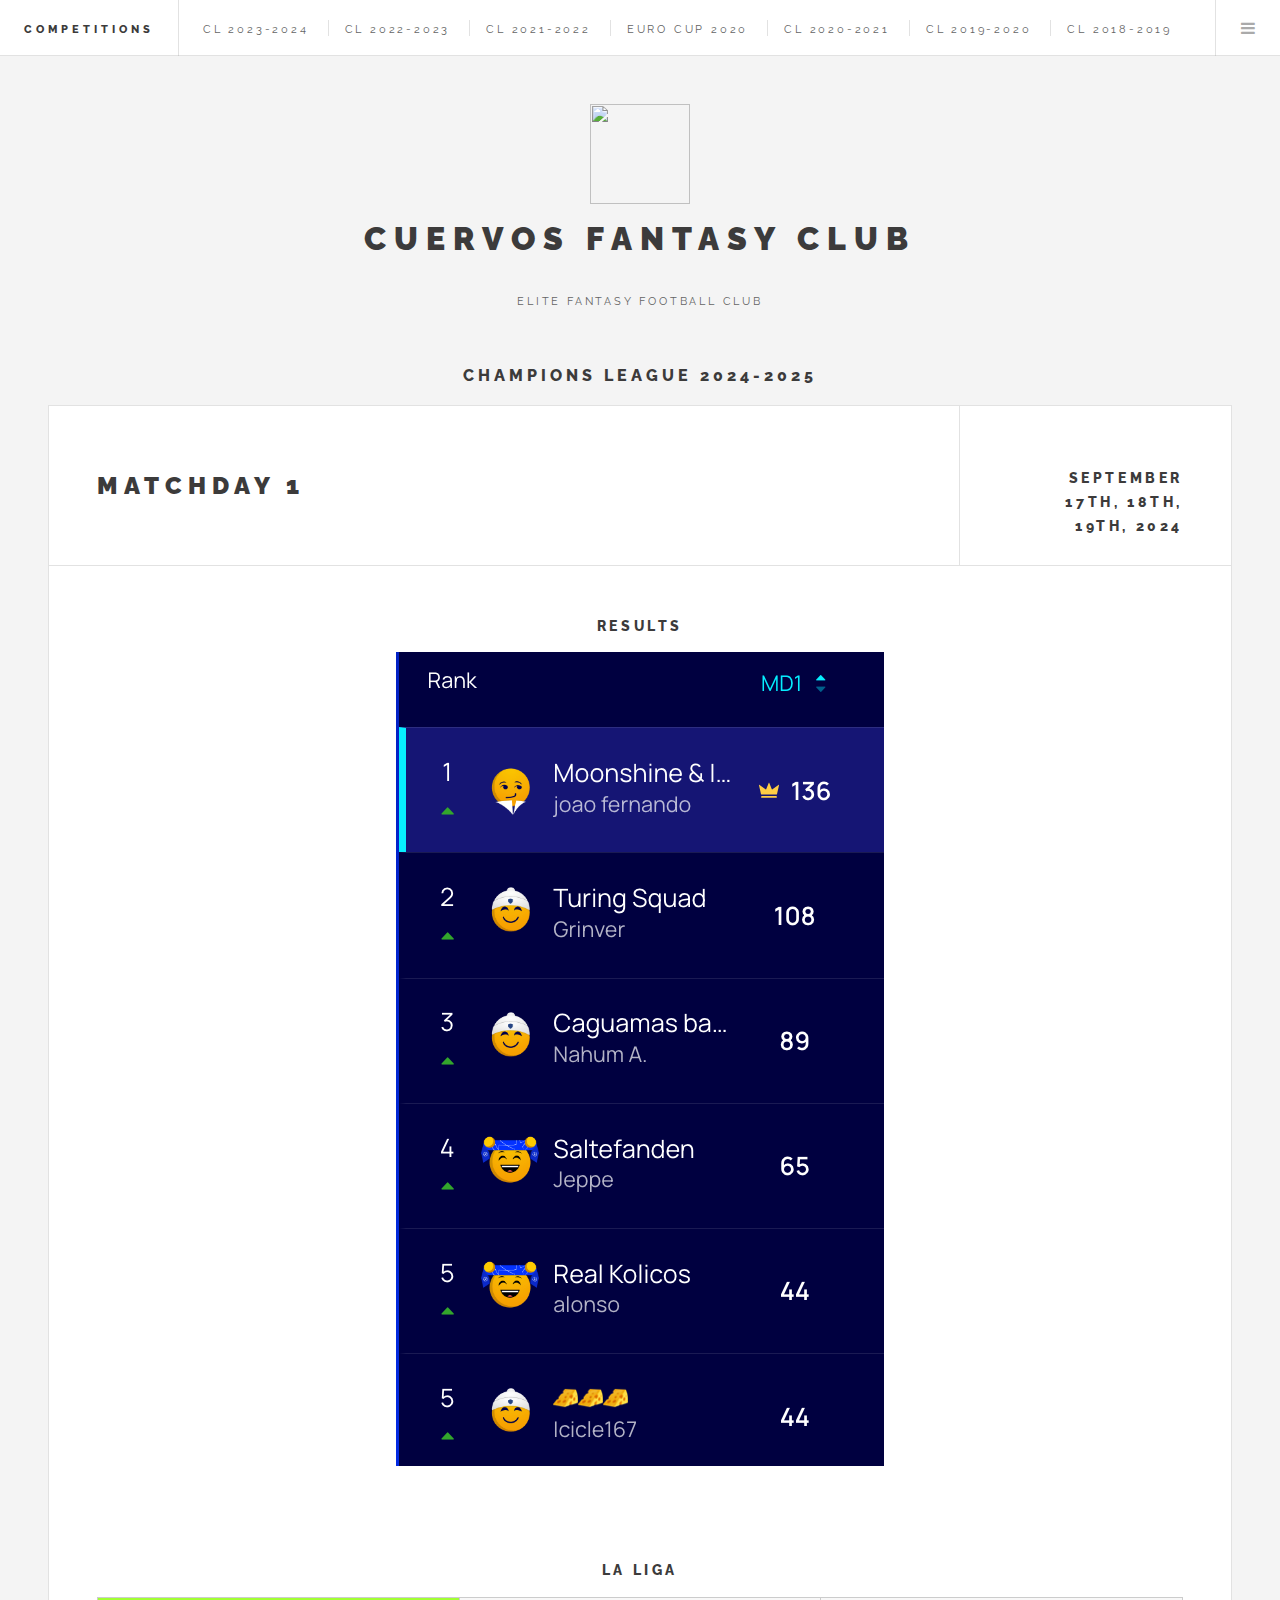
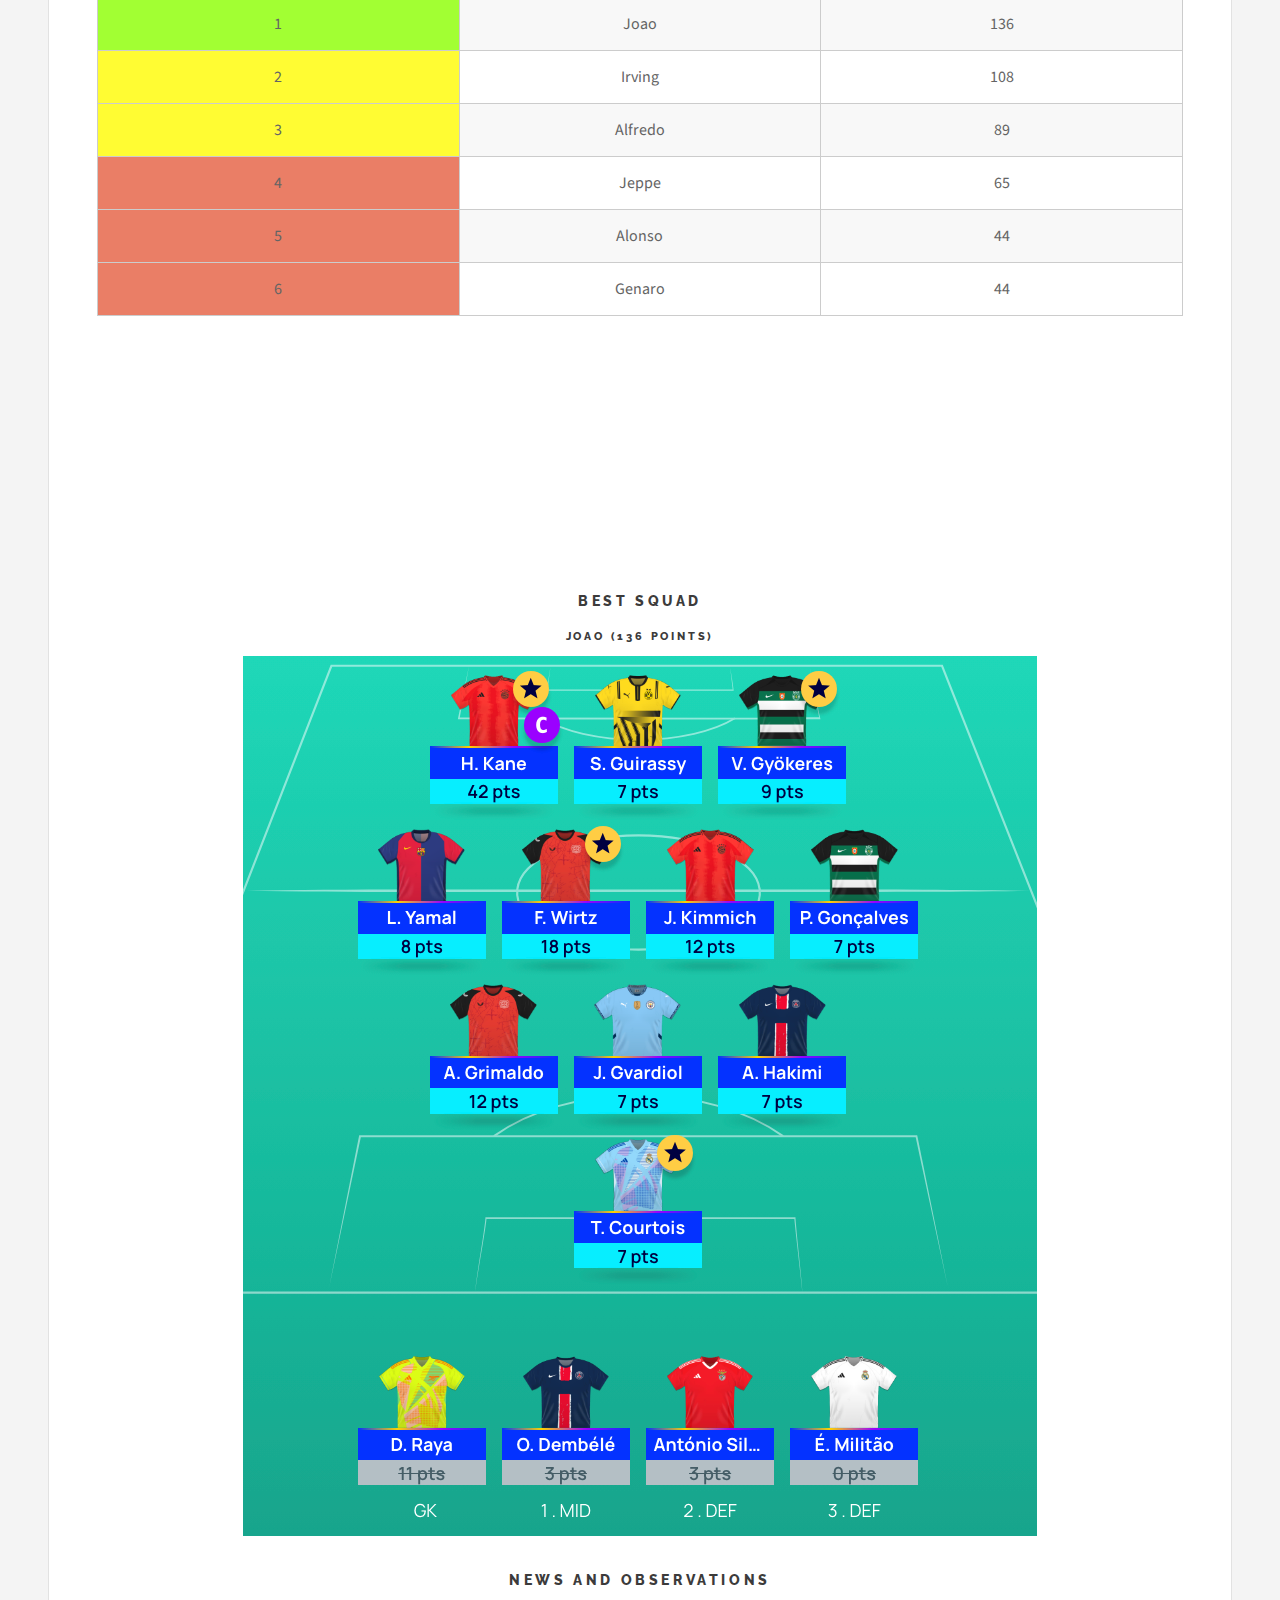
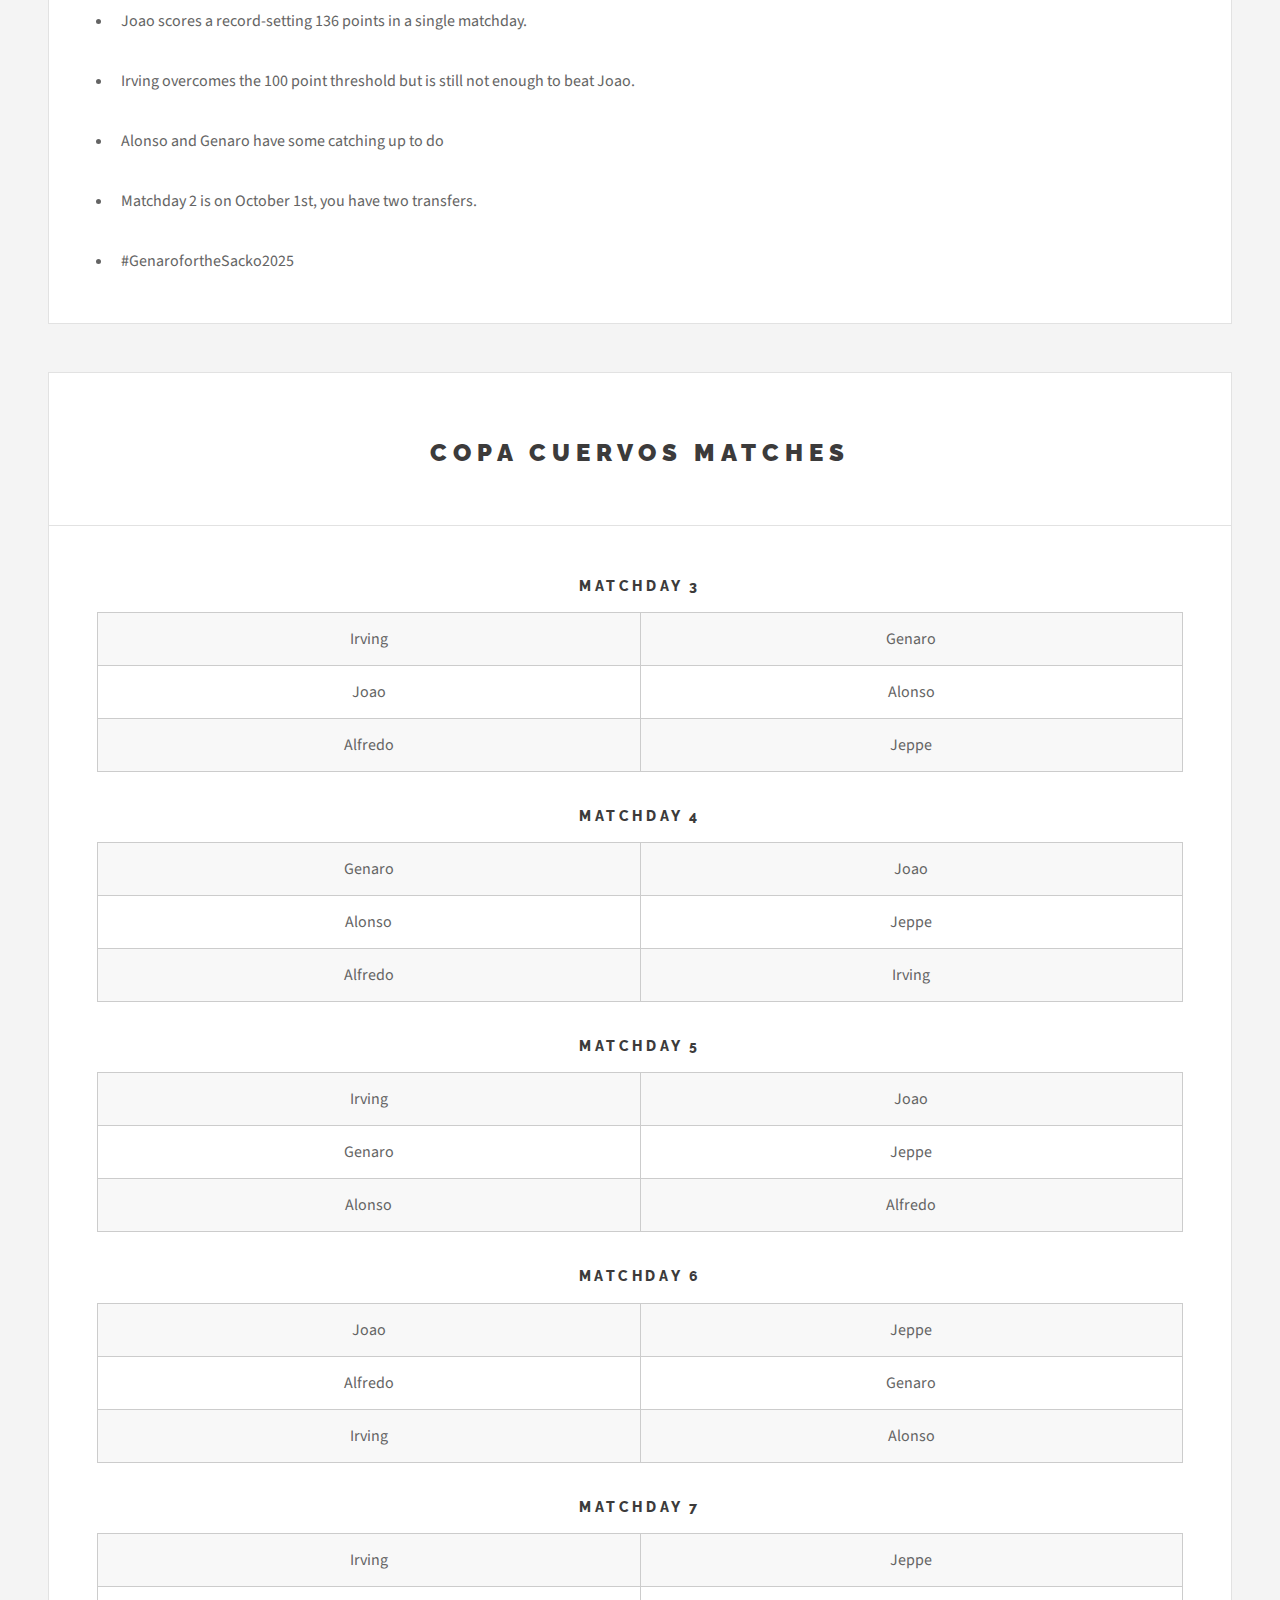
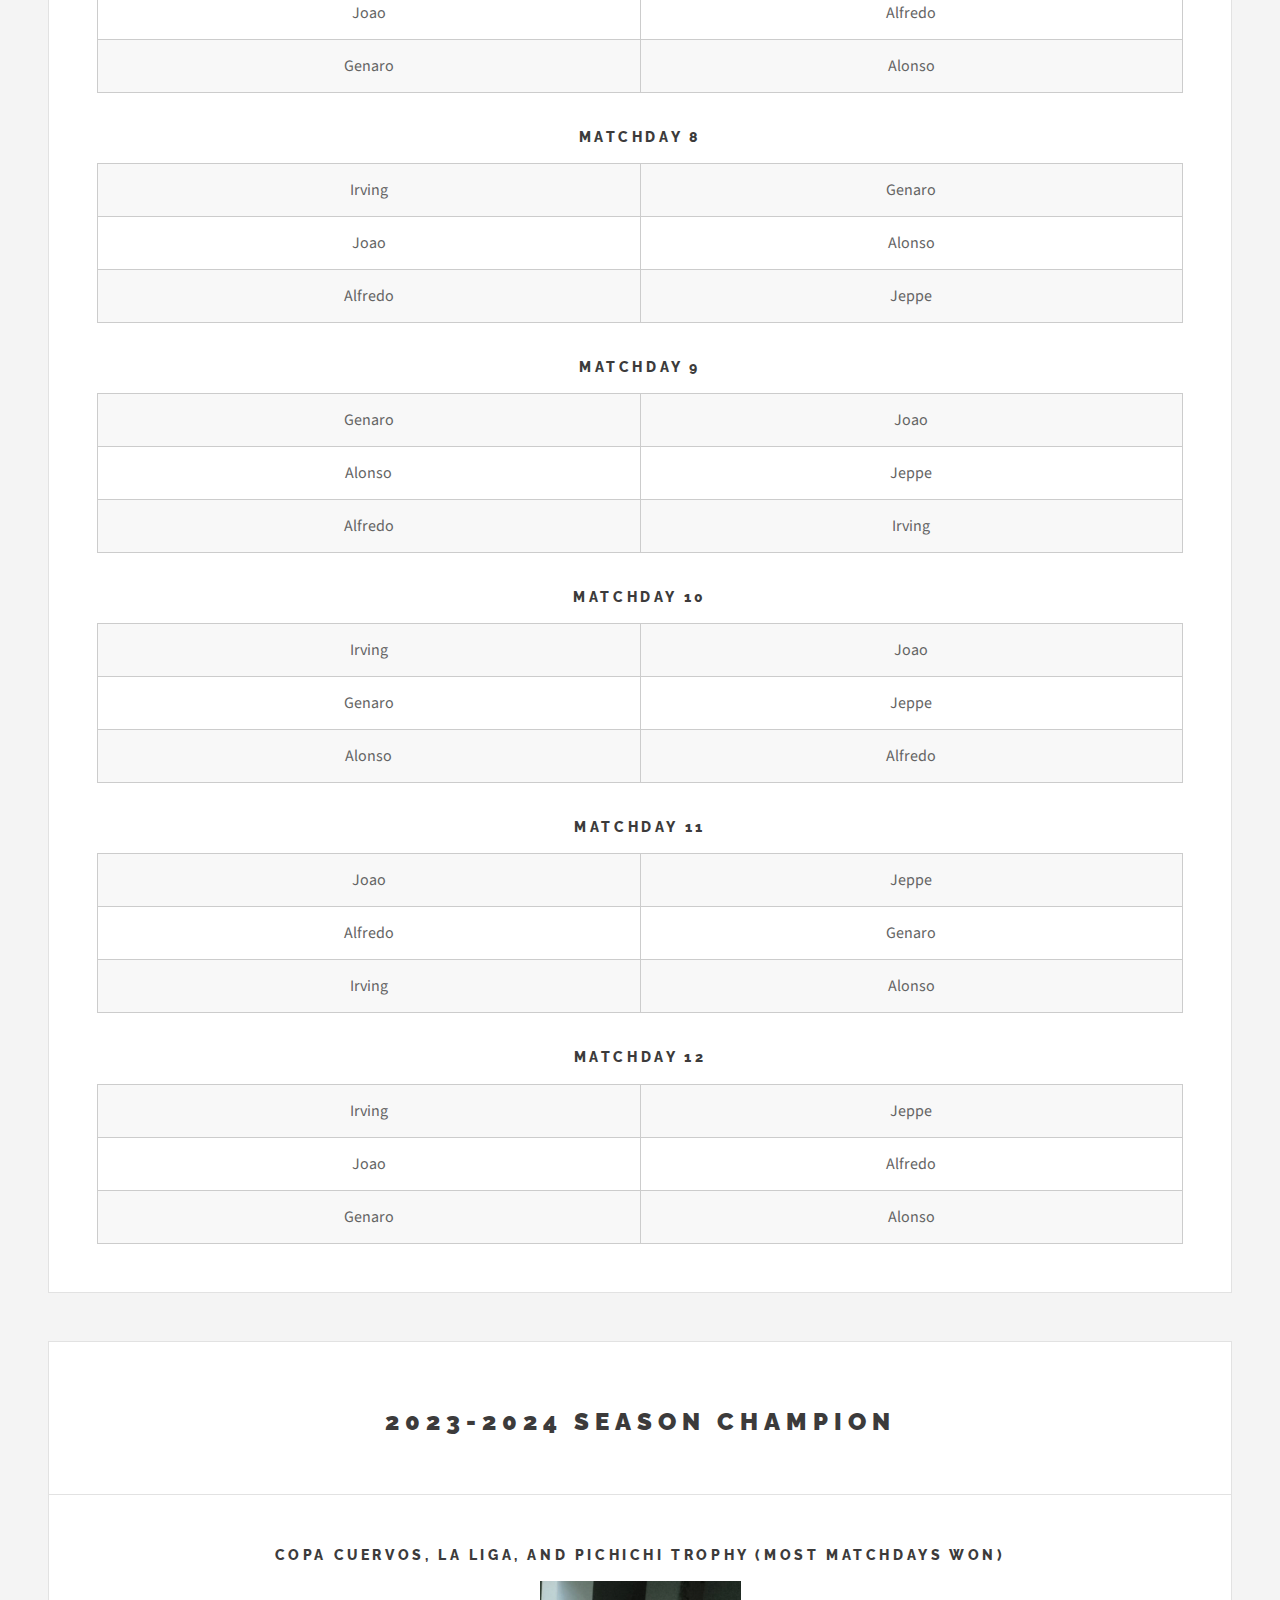
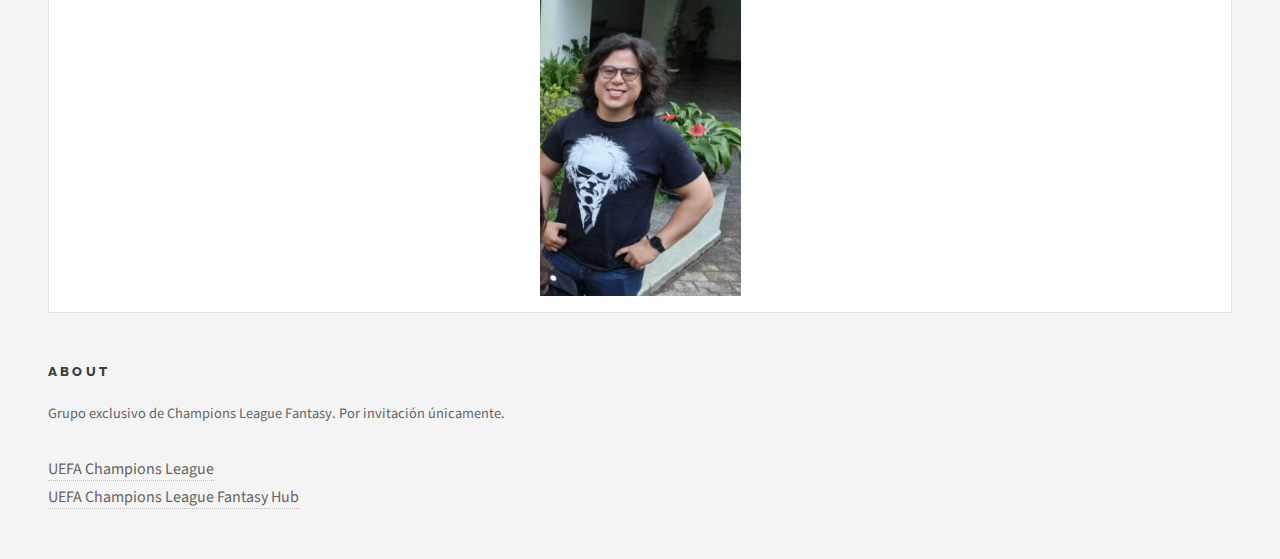
==== commit 4a5a8f87: "Update index.html" ====
--- a/index.html
+++ b/index.html
@@ -29,8 +29,10 @@
 		<!--<meta name="viewport" content="width=device-width, initial-scale=1.0"> -->
 	    	<!--<title>Line Graph Example</title>-->
 		<!--<script src="https://cdn.jsdelivr.net/npm/chart.js"></script> -->
-		<title>La Liga Race Chart</title>
-    		<script src="https://canvasjs.com/assets/script/canvasjs.min.js"></script>
+		<!--<title>La Liga Race Chart</title>-->
+    		<!--<script src="https://canvasjs.com/assets/script/canvasjs.min.js"></script>-->
+		<title>Connecting Scatter Graph</title>
+    		<script src="https://cdn.jsdelivr.net/npm/chart.js"></script>
 	
 		
 	</head>
@@ -343,6 +345,72 @@
  									   	</tr>
 									
 								</table>
+
+								<canvas id="myScatterChart" width="400" height="200"></canvas>
+								    <script>
+								        const ctx = document.getElementById('myScatterChart').getContext('2d');
+								        const data = {
+								            datasets: [{
+								                label: 'La Liga Race',
+								                data: [
+								                    {x: 1, y: 136, label: 'Joao'},
+								                    {x: 2, y: 108, label: 'Irving'},
+								                    {x: 3, y: 89, label: 'Alfredo'},
+								                    {x: 4, y: 65, label: 'Jeppe'},
+								                    {x: 5, y: 44, label: 'Alonso'},
+								                    {x: 6, y: 44, label: 'Genaro'}
+								                ],
+								                borderColor: 'rgba(75, 192, 192, 1)',
+								                backgroundColor: 'rgba(75, 192, 192, 0.2)',
+								                showLine: true,
+								                fill: false,
+								                pointRadius: 5,
+								                pointHoverRadius: 7,
+								            }]
+								        };
+								
+								        const config = {
+								            type: 'scatter',
+								            data: data,
+								            options: {
+								                scales: {
+								                    x: {
+								                        type: 'linear',
+								                        position: 'bottom',
+								                        title: {
+								                            display: true,
+								                            text: 'Ranking Position'
+								                        }
+								                    },
+								                    y: {
+								                        beginAtZero: true,
+								                        title: {
+								                            display: true,
+								                            text: 'Points'
+								                        }
+								                    }
+								                },
+								                plugins: {
+								                    tooltip: {
+								                        callbacks: {
+								                            label: function(context) {
+								                                let label = context.raw.label || '';
+								                                if (label) {
+								                                    label += ': ';
+								                                }
+								                                if (context.raw !== null) {
+								                                    label += context.raw.y;
+								                                }
+								                                return label;
+								                            }
+								                        }
+								                    }
+								                }
+								            }
+								        };
+								
+								        const myScatterChart = new Chart(ctx, config);
+								    </script>
 
 
 							
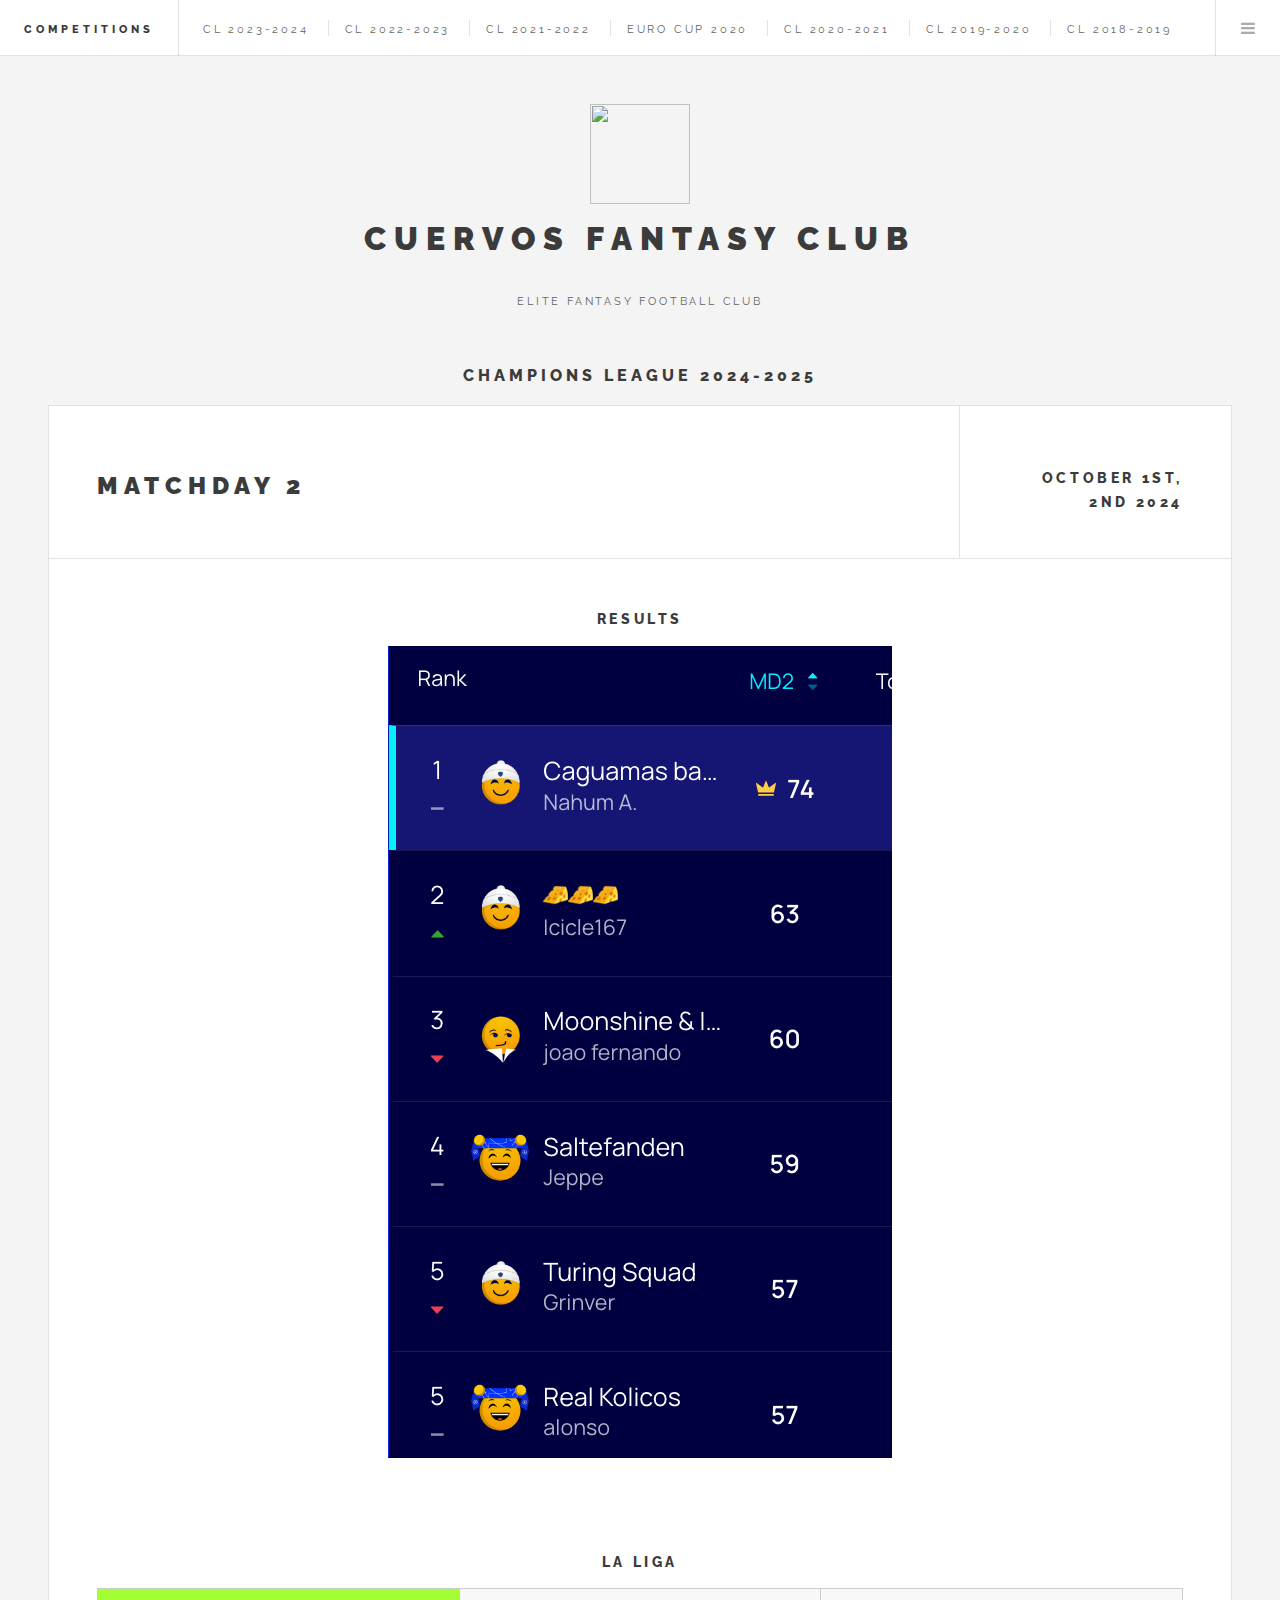
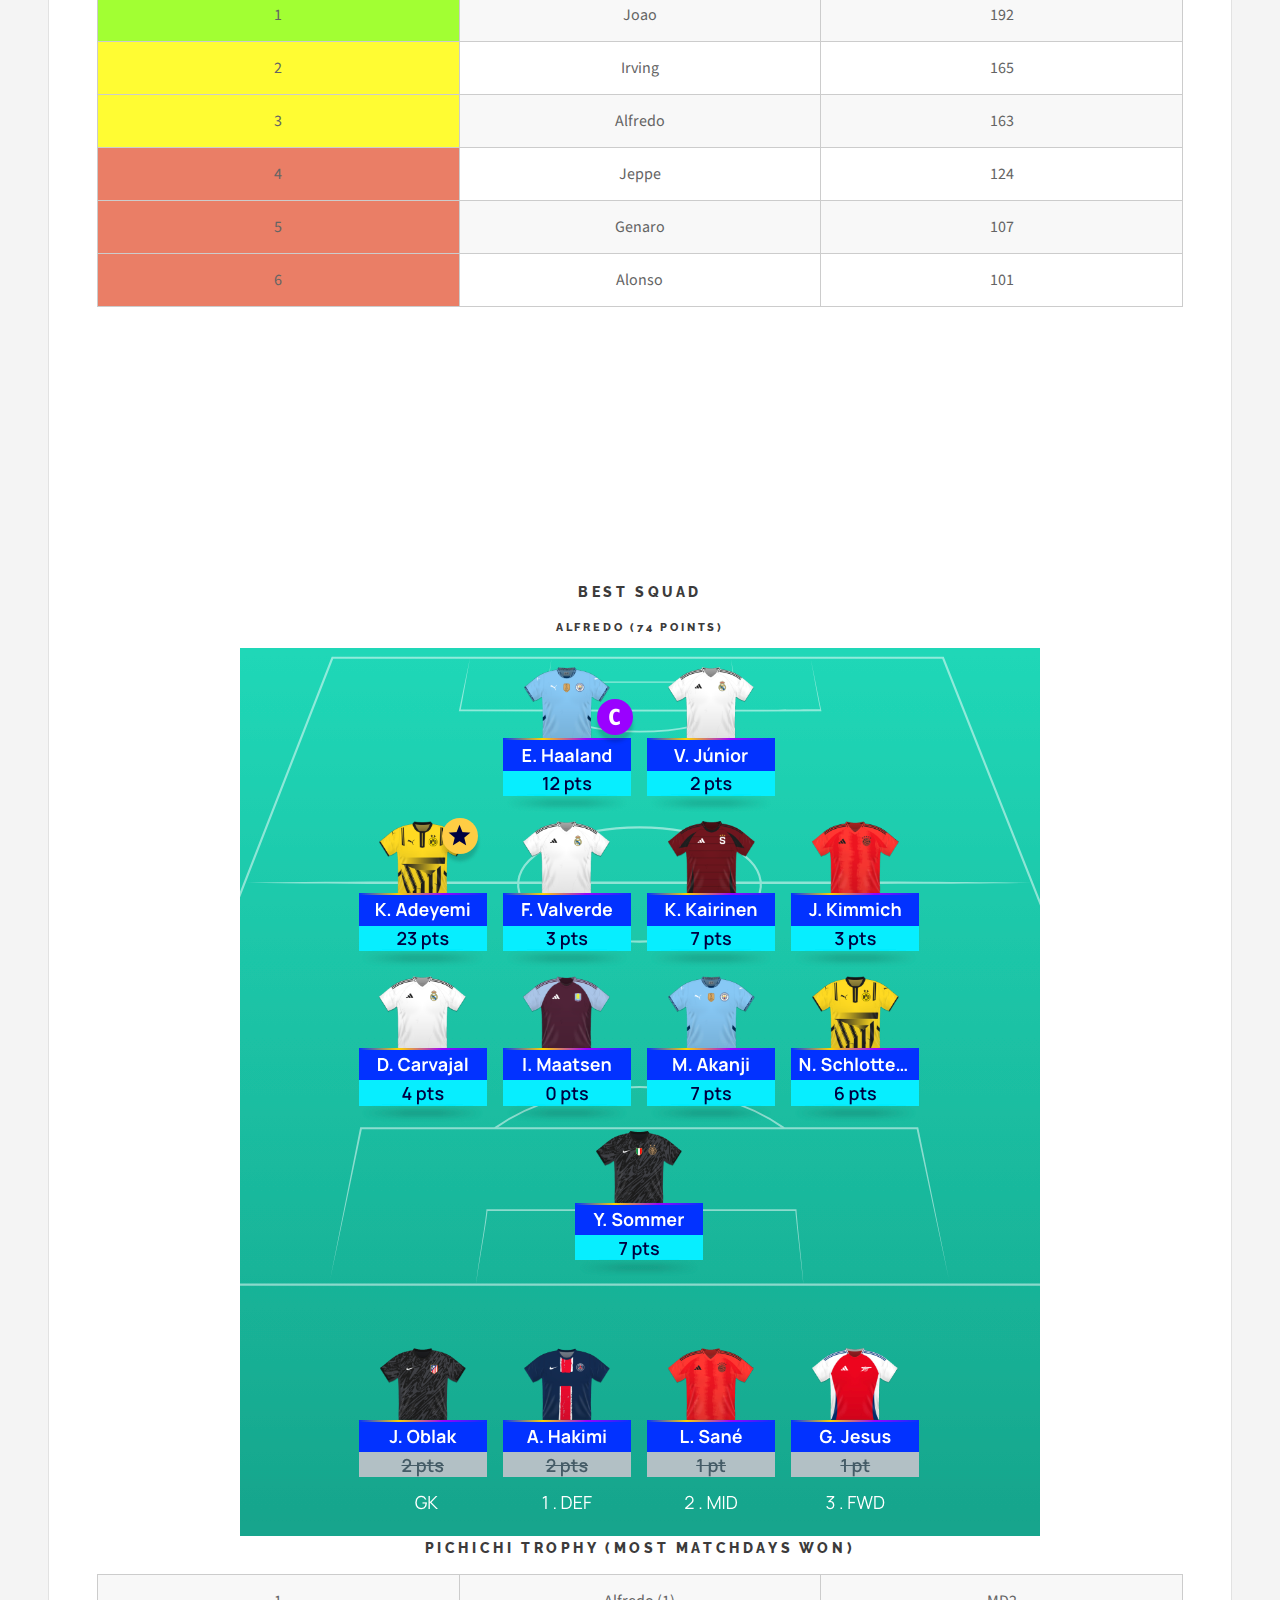
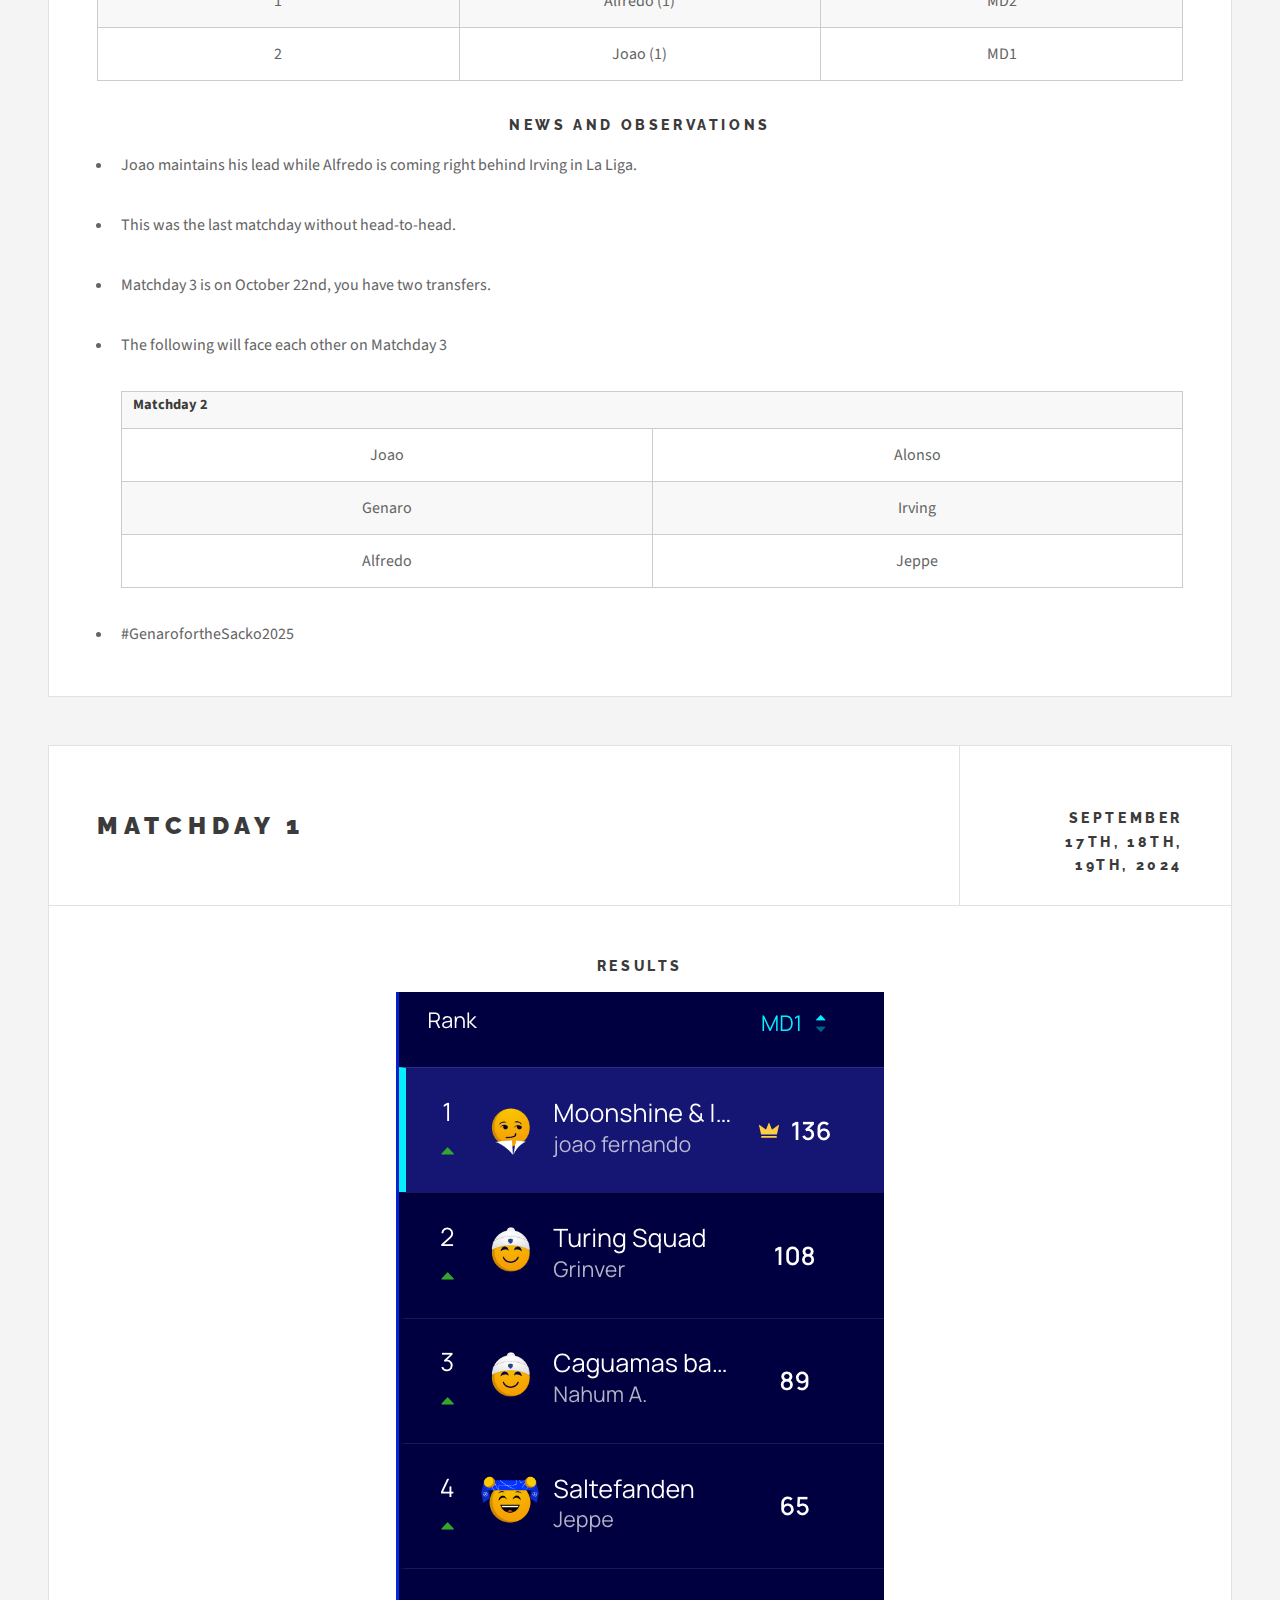
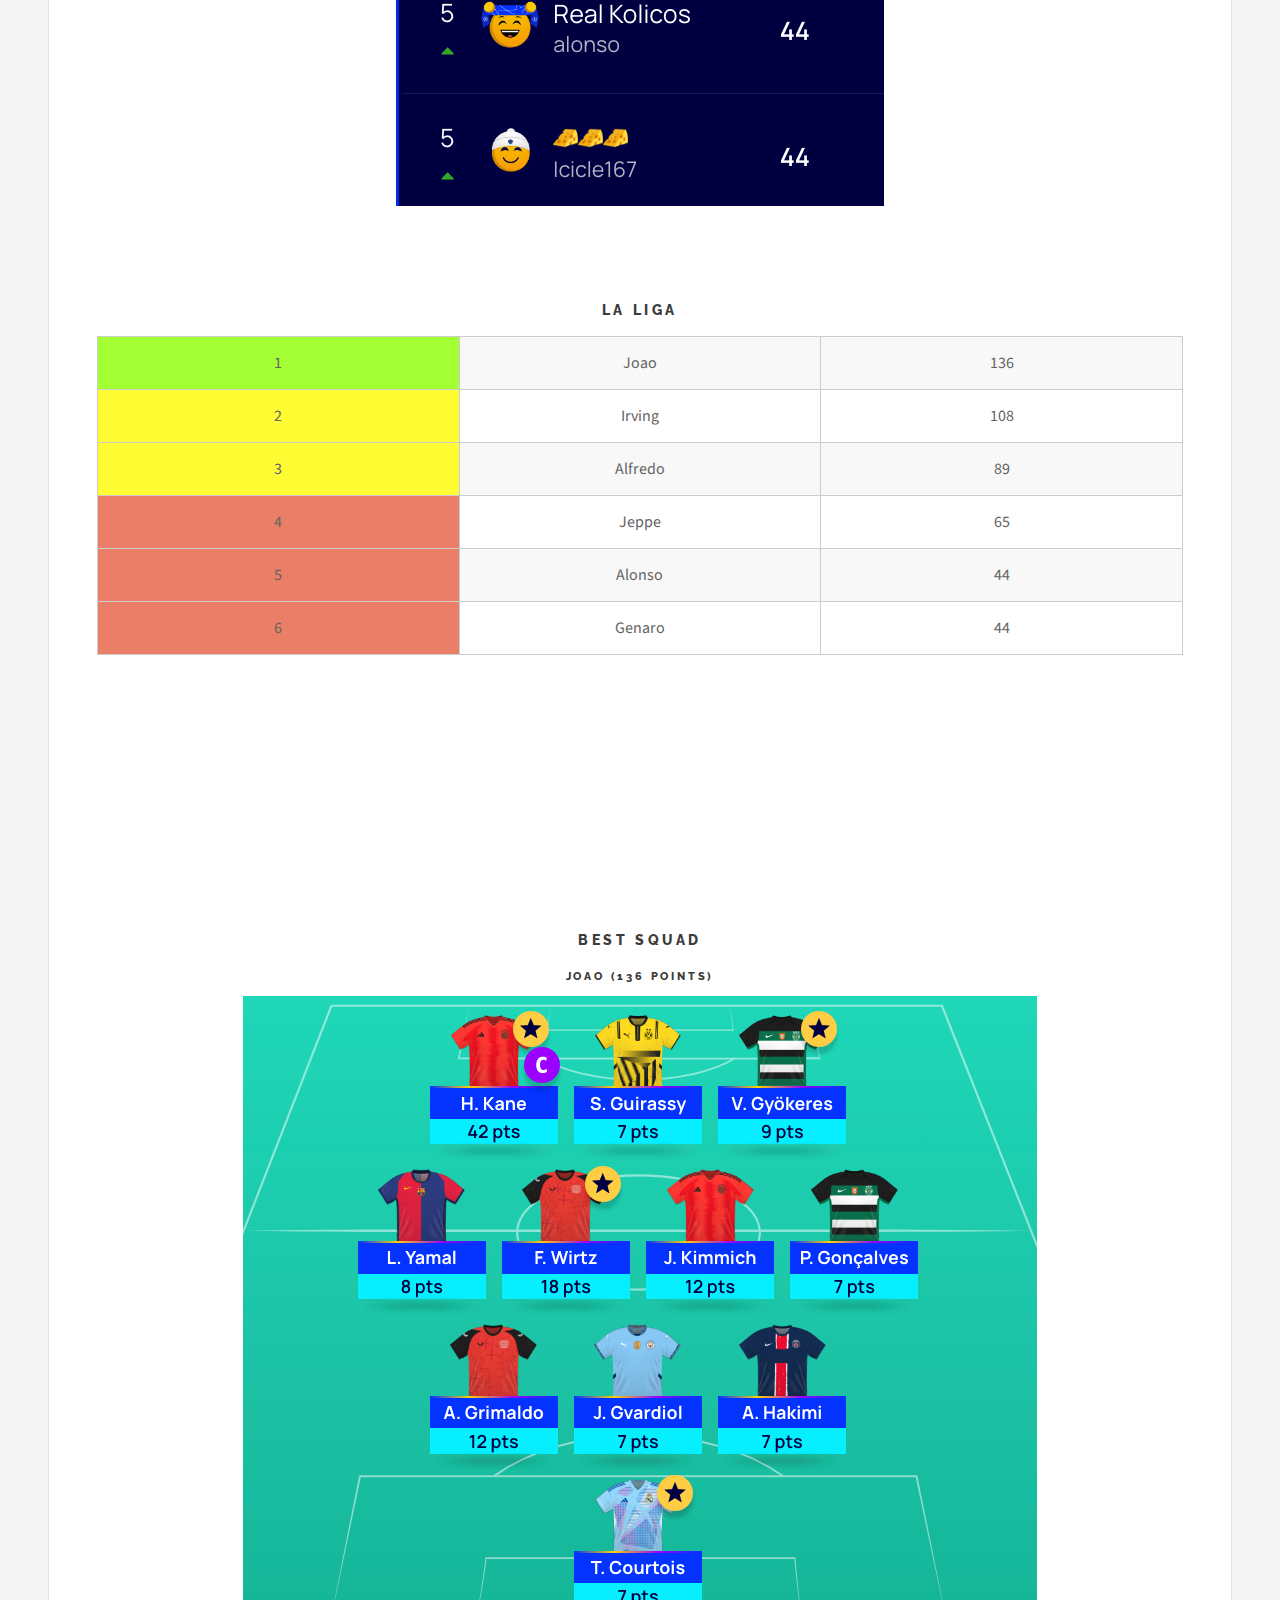
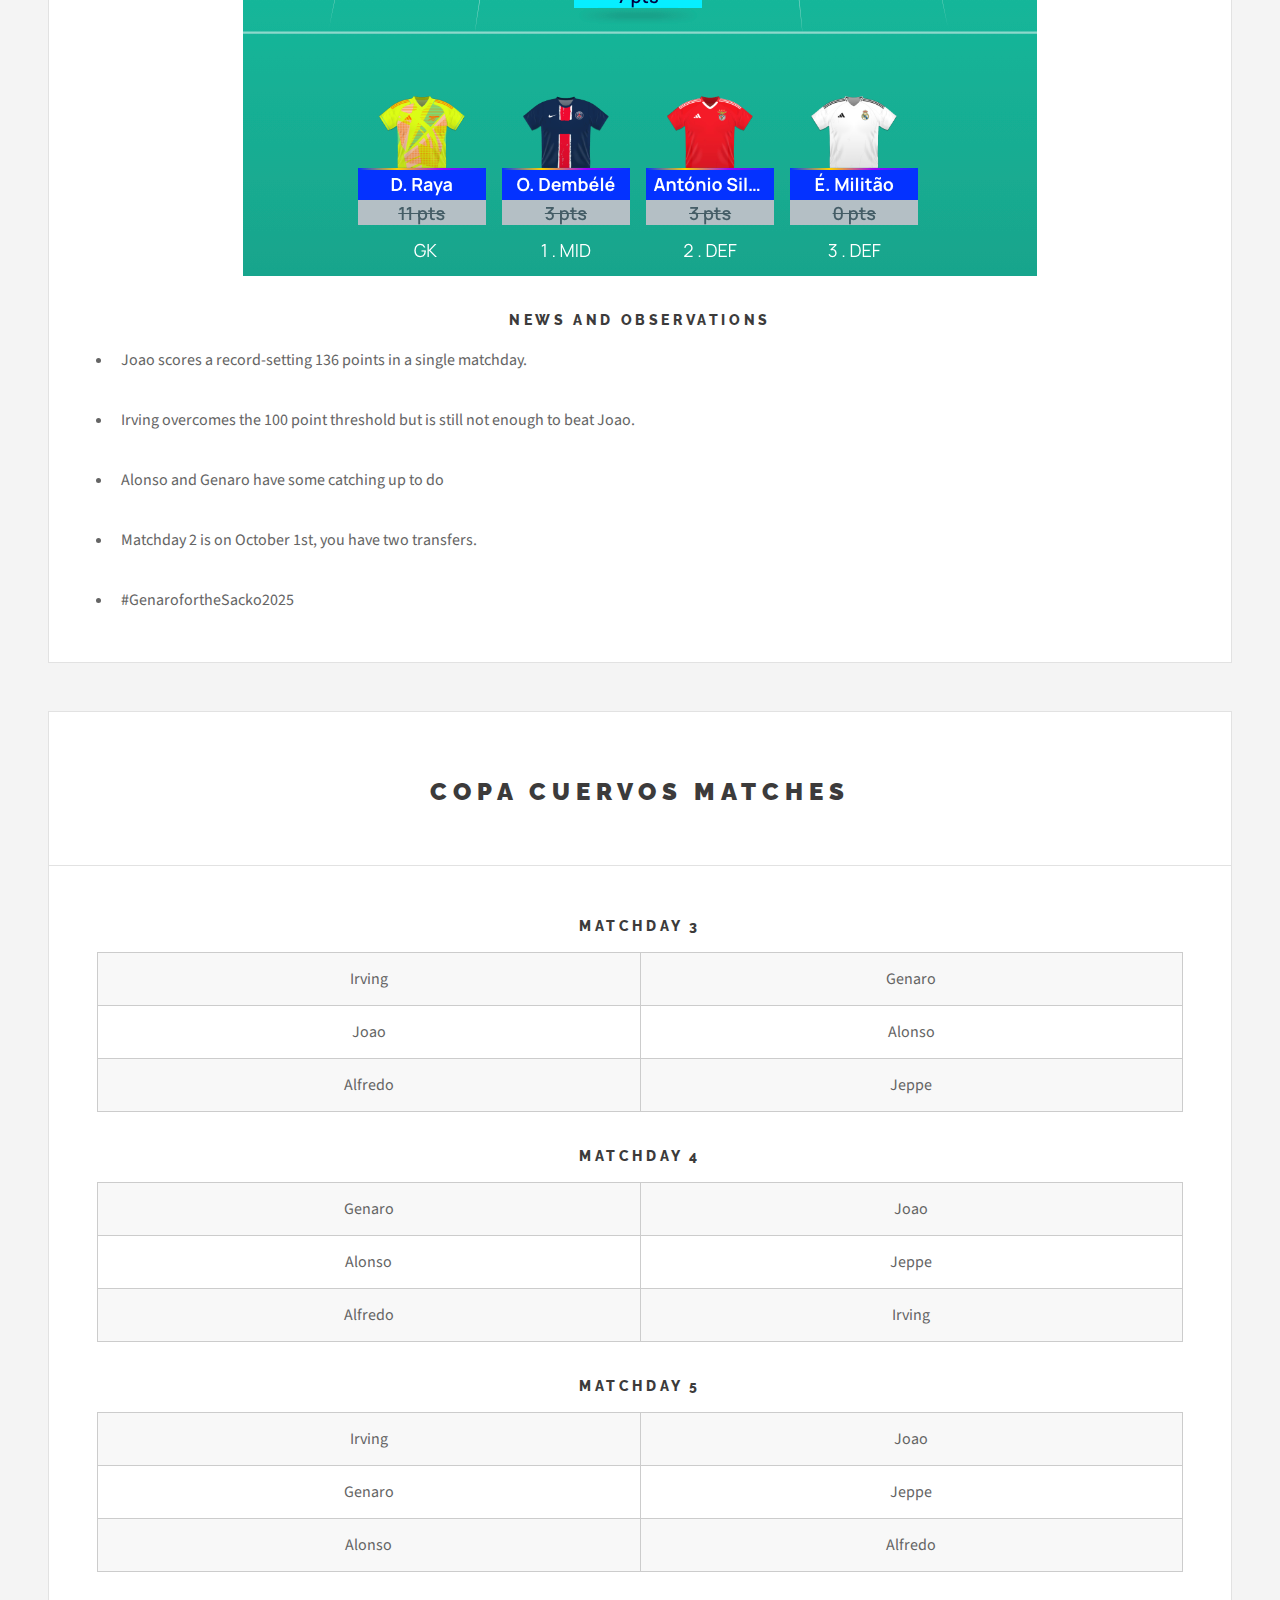
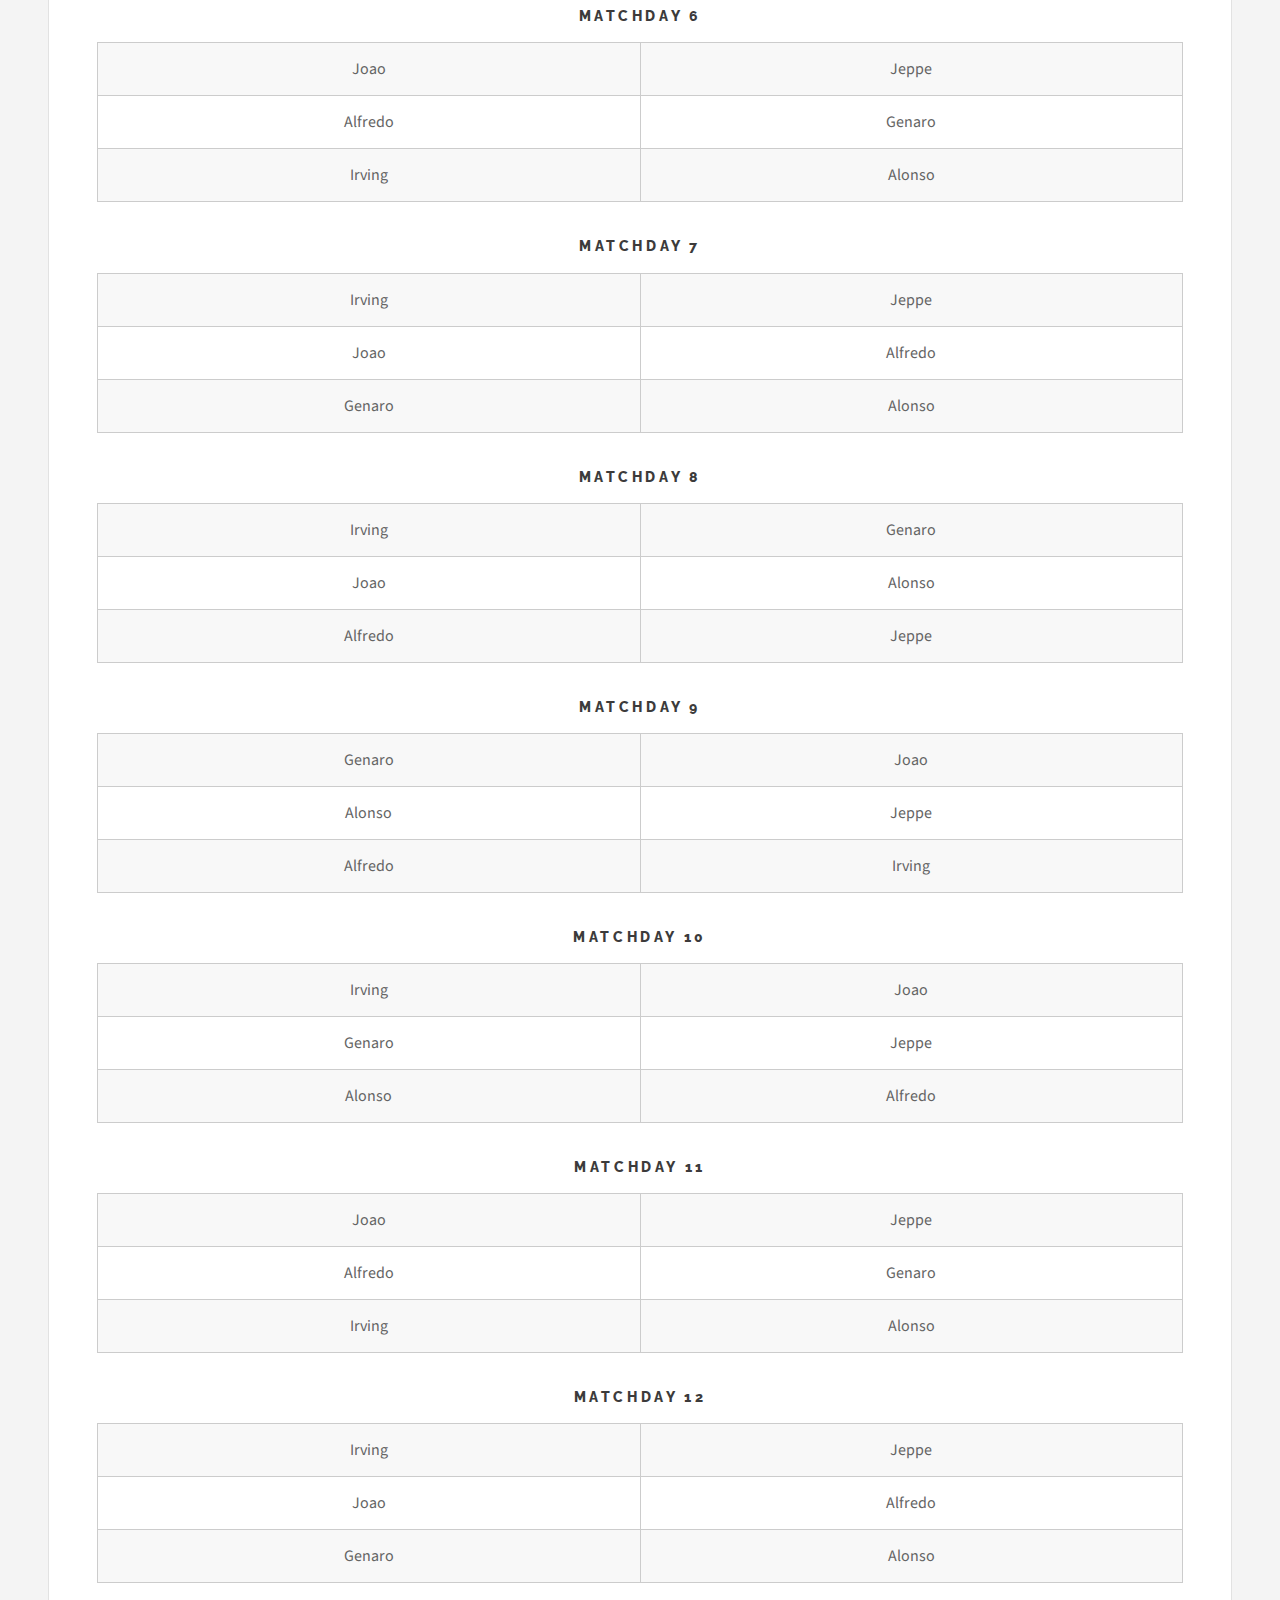
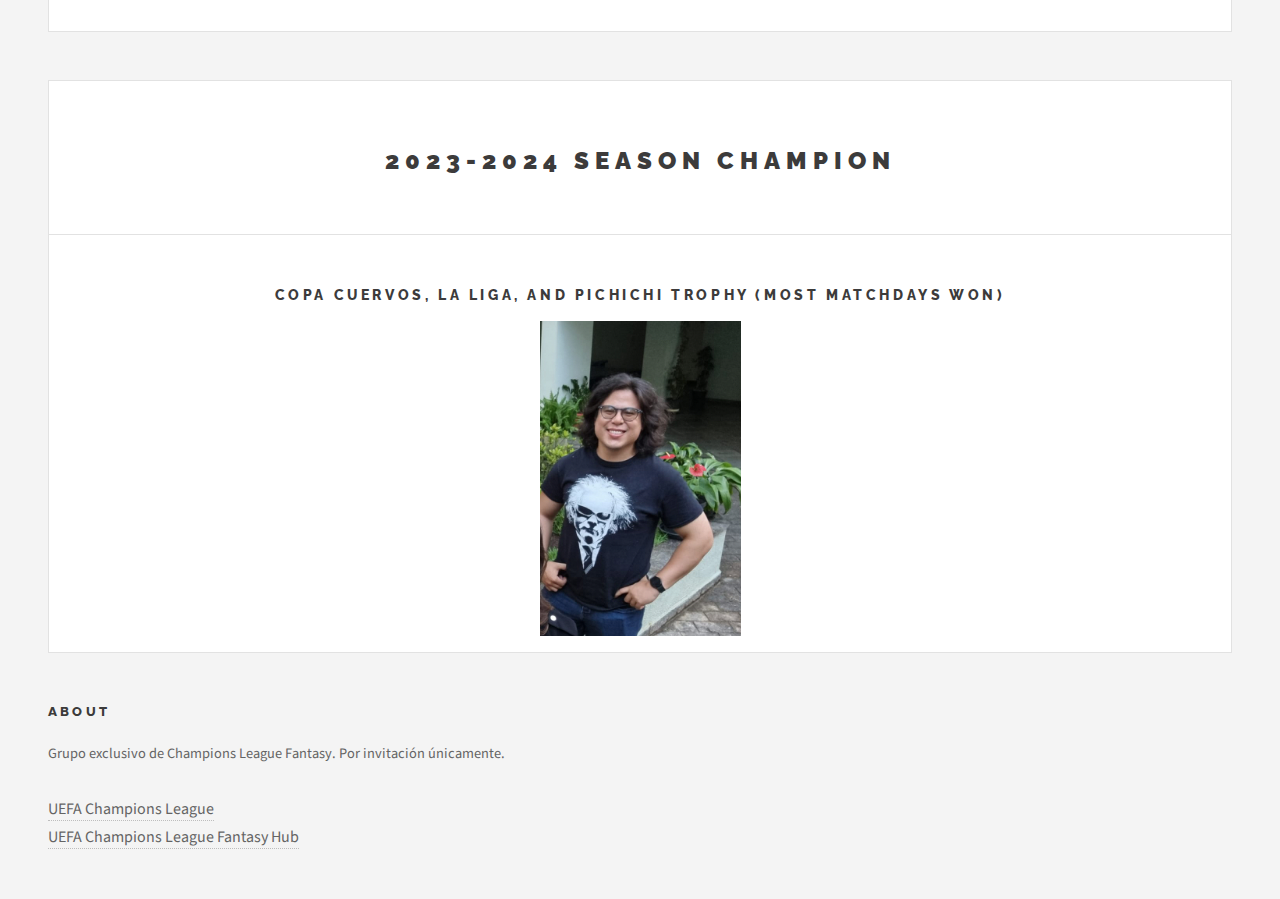
==== commit 6f097138: "Update index.html" ====
--- a/index.html
+++ b/index.html
@@ -31,7 +31,7 @@
 		<!--<script src="https://cdn.jsdelivr.net/npm/chart.js"></script> -->
 		<!--<title>La Liga Race Chart</title>-->
     		<!--<script src="https://canvasjs.com/assets/script/canvasjs.min.js"></script>-->
-		<title>Connecting Scatter Graph</title>
+		<title>Individual Scatter Lines</title>
     		<script src="https://cdn.jsdelivr.net/npm/chart.js"></script>
 	
 		
@@ -151,16 +151,16 @@
 						<article class="post">
 								<header>
 									<div class="title">
-										<h2>Matchday 1</h2>
+										<h2>Matchday 2</h2>
 									</div>
 									<div class="meta">
-										<h3>  September 17th, 18th, 19th, 2024</h3>
+										<h3>  October 1st, 2nd 2024</h3>
 									</div>
 								</header>
 
 								<h3 style="text-align:center">Results</h3>
 								<div style="display: flex; justify-content: center;">
-									<img class="resizephone" src="imagesCL2425/md12425.png" alt=""/>
+									<img class="resizephone" src="imagesCL2425/md22425.png" alt=""/>
 								</div>
 								<p> </p> <br>
 								<!--
@@ -312,6 +312,373 @@
   										<tr>
   									    		<td bgcolor="#A2FF33">1</td>
    									   		<td>Joao</td>
+  									    		<td>192</td>											   
+										</tr>
+			
+  										<tr>
+  									    		<td bgcolor="#FFFC33">2</td>
+   									   		<td>Irving</td>
+  											<td>165</td>
+ 									   	</tr>
+														
+  										<tr>
+  											<td bgcolor="#FFFC33">3</td>
+   									 		<td>Alfredo</td>
+  									    		<td>163</td>
+ 									   	</tr>
+														
+  										<tr>
+  									    		<td bgcolor="#EA7E66">4</td>
+   									   		<td>Jeppe</td>
+  									    		<td>124</td>
+ 									   	</tr>
+														
+  										<tr>
+  									    		<td bgcolor="#EA7E66">5</td>
+   									   		<td>Genaro</td>
+  									    		<td>107</td>
+ 									   	</tr>
+										<tr>
+  									    		<td bgcolor="#EA7E66">6</td>
+   									   		<td>Alonso</td>
+  									    		<td>101</td>
+ 									   	</tr>
+									
+								</table>
+
+								<canvas id="myScatterChart" width="400" height="200"></canvas>
+    <script>
+							        const ctx = document.getElementById('myScatterChart').getContext('2d');
+							
+							        const data = {
+							            datasets: [
+							                {
+							                    label: 'Joao',
+							                    data: [{x: 0, y: 0},
+										    {x: 1, y: 136},
+										   {x: 2, y: 192}
+										  ],
+							                    borderColor: 'rgba(255, 99, 132, 1)',
+							                    backgroundColor: 'rgba(255, 99, 132, 0.2)',
+							                    showLine: true,
+							                    fill: false,
+							                    pointRadius: 5
+							                },
+							                {
+							                    label: 'Irving',
+							                    data: [{x: 0, y: 0},
+										    {x: 1, y: 108},
+										   {x: 2, y: 165}
+										  ],
+							                    borderColor: 'rgba(54, 162, 235, 1)',
+							                    backgroundColor: 'rgba(54, 162, 235, 0.2)',
+							                    showLine: true,
+							                    fill: false,
+							                    pointRadius: 5
+							                },
+							                {
+							                    label: 'Alfredo',
+							                    data: [{x: 0, y: 0},
+										    {x: 1, y: 89},
+										   {x: 2, y: 163}
+										  ],
+							                    borderColor: 'rgba(75, 192, 192, 1)',
+							                    backgroundColor: 'rgba(75, 192, 192, 0.2)',
+							                    showLine: true,
+							                    fill: false,
+							                    pointRadius: 5
+							                },
+							                {
+							                    label: 'Jeppe',
+							                    data: [{x: 0, y: 0},
+										    {x: 1, y: 65},
+										   {x: 2, y: 124}
+										  ],
+							                    borderColor: 'rgba(153, 102, 255, 1)',
+							                    backgroundColor: 'rgba(153, 102, 255, 0.2)',
+							                    showLine: true,
+							                    fill: false,
+							                    pointRadius: 5
+							                },
+							                {
+							                    label: 'Alonso',
+							                    data: [{x: 0, y: 0},
+										    {x: 1, y: 44},
+										   {x: 2, y: 101}
+										  ],
+							                    borderColor: 'rgba(255, 159, 64, 1)',
+							                    backgroundColor: 'rgba(255, 159, 64, 0.2)',
+							                    showLine: true,
+							                    fill: false,
+							                    pointRadius: 5
+							                },
+							                {
+							                    label: 'Genaro',
+							                    data: [{x: 0, y: 0},
+										   {x: 1, y: 44},
+										   {x: 2, y: 107}
+										  ],
+							                    borderColor: 'rgba(255, 205, 86, 1)',
+							                    backgroundColor: 'rgba(255, 205, 86, 0.2)',
+							                    showLine: true,
+							                    fill: false,
+							                    pointRadius: 5
+							                }
+							            ]
+							        };
+							
+							        const config = {
+							            type: 'scatter',
+							            data: data,
+							            options: {
+							                scales: {
+							                    x: {
+							                        type: 'linear',
+							                        position: 'bottom',
+							                        title: {
+							                            display: true,
+							                            text: 'Ranking Position'
+							                        },
+							                        min: 0,
+							                        max: 7
+							                    },
+							                    y: {
+							                        beginAtZero: true,
+							                        title: {
+							                            display: true,
+							                            text: 'Points'
+							                        },
+							                        min: 0,
+							                        max: 200
+							                    }
+							                }
+							            }
+							        };
+							
+							        const myScatterChart = new Chart(ctx, config);
+							    </script>
+
+							
+								<p> </p>
+								<h3 style="text-align:center">Best Squad</h3>
+								<h4 style="text-align:center">Alfredo (74 points)</h4>
+								<div style="display: flex; justify-content: center;">
+									<img class="resizephone" src="imagesCL2425/bestmd22425.png" alt=""/>
+								</div>
+
+								<h3 style="text-align:center">Pichichi Trophy (Most Matchdays Won) </h3>
+ 								<table>
+  										<tr>
+  									    		<td>1</td>
+   									   		<td>Alfredo (1)</td>
+  									    		<td>MD2</td>
+										</tr>
+										<tr>
+  									    		<td>2</td>
+											<td>Joao (1)</td>
+  									    		<td>MD1</td>
+										</tr>
+								</table>
+						
+
+								<p> </p>
+								
+								
+								
+									<h3 style = "text-align:center">News and Observations</h3>
+									<ul>
+  										<li><p>Joao maintains his lead while Alfredo is coming right behind Irving in La Liga.</p></li>
+										<li><p> This was the last matchday without head-to-head.</p></li>
+										<li><p> Matchday 3 is on October 22nd, you have two transfers. </p></li>
+										<li><p> The following will face each other on Matchday 3</p>										
+										<table>
+											<tr>
+												<th colspan="2"> Matchday 2 </th>
+											</tr>
+											<tr>
+												<td>Joao</td>
+												<td>Alonso</td>
+											</tr>
+											<tr>
+												<td>Genaro</td>
+												<td>Irving</td>
+											</tr>
+										
+											<tr>
+												<td>Alfredo</td>
+												<td>Jeppe</td>
+											</tr>
+										
+										</table>
+										</li>
+										<li><p>#GenarofortheSacko2025</p></li>										
+									</ul>
+							</article>
+
+						<article class="post">
+								<header>
+									<div class="title">
+										<h2>Matchday 1</h2>
+									</div>
+									<div class="meta">
+										<h3>  September 17th, 18th, 19th, 2024</h3>
+									</div>
+								</header>
+
+								<h3 style="text-align:center">Results</h3>
+								<div style="display: flex; justify-content: center;">
+									<img class="resizephone" src="imagesCL2425/md12425.png" alt=""/>
+								</div>
+								<p> </p> <br>
+								<!--
+								<h3 style="text-align:center">Copa Cuervos</h3>
+								<table>
+										<tr>
+											<td><b> Genaro (85) </b></td>
+											<td> Irving (68) </td>
+										</tr>
+										<tr>
+											<td><b> Joao (102) </b></td>
+											<td> Vincent (66) </td>
+										</tr>
+										<tr>
+											<td> Alfredo (62) </td>
+											<td>  BYE </td>
+										</tr>
+										
+								</table>
+								<p> </p> 
+								<h3 style="text-align:center">Copa Cuervos Faceoffs</h3>
+								<table>
+										<tr>
+											<td> </td>
+											<td> Alfredo </td>
+											<td> Genaro </td>
+											<td> Irving </td>
+											<td> Joao </td>
+											<td> Vincent </td>
+											<td> Alfredo (II)</td>
+											<td> Genaro (II)</td>
+											<td> Irving (II)</td>
+											<td> Joao (II)</td>
+											<td> Vincent (II)</td>
+										</tr>
+										<tr>
+											<td> Alfredo </td>
+											<td bgcolor="#FFFC33">X</td>
+											<td> </td>
+											<td> </td>
+											<td> </td>
+											<td> </td>
+											<td bgcolor="#FFFC33">X</td>
+											<td> </td>
+											<td> </td>
+											<td> </td>
+											<td> </td>
+										</tr>
+										<tr>
+											<td> Genaro </td>
+											<td> </td>
+											<td bgcolor="#FFFC33">X</td>
+											<td bgcolor="#A2FF33">W</td>
+											<td> </td>
+											<td> </td>
+											<td> </td>
+											<td bgcolor="#FFFC33">X</td>
+											<td> </td>
+											<td> </td>
+											<td> </td>
+										</tr>
+										<tr>
+											<td> Irving </td>
+											<td> </td>
+											<td bgcolor="#EA7E66">L</td>
+											<td bgcolor="#FFFC33">X</td>
+											<td> </td>
+											<td> </td>
+											<td> </td>
+											<td> </td>
+											<td bgcolor="#FFFC33">X</td>
+											<td> </td>
+											<td> </td>
+											
+										</tr>
+										<tr>
+											<td> Joao </td>
+											<td> </td>
+											<td> </td>
+											<td> </td>
+											<td bgcolor="#FFFC33">X</td>
+											<td bgcolor="#A2FF33">W</td>
+											<td> </td>
+											<td> </td>
+											<td> </td>
+											<td bgcolor="#FFFC33">X</td>
+											<td> </td>
+										</tr>
+										<tr>
+											<td> Vincent </td>
+											<td> </td>
+											<td> </td>
+											<td> </td>
+											<td bgcolor="#EA7E66">L</td>
+											<td bgcolor="#FFFC33">X</td>
+											<td> </td>
+											<td> </td>
+											<td> </td>
+											<td> </td>
+											<td bgcolor="#FFFC33">X</td>
+										</tr>
+								</table>
+								<p> </p> 
+
+							
+								<h3 style="text-align:center">Copa Cuervos Standings</h3>
+ 								<table class="tablec">
+  										<tr>
+  									    		<td bgcolor="#A2FF33">1</td>
+   									   		<td>Joao</td>
+  									    		<td>1-0</td>											   
+										</tr>
+			
+  										<tr>
+  									    		<td bgcolor="#FFFC33">2</td>
+   									   		<td>Genaro</td>
+  											<td>1-0</td>
+ 									   	</tr>
+														
+  										<tr>
+  											<td bgcolor="#FFFC33">3</td>
+   									 		<td>Alfredo</td>
+  									    		<td>0-0</td>
+ 									   	</tr>
+														
+  										<tr>
+  									    		<td bgcolor="#EA7E66">4</td>
+   									   		<td>Irving</td>
+  									    		<td>0-1</td>
+ 									   	</tr>
+														
+  										<tr>
+  									    		<td bgcolor="#EA7E66">5</td>
+   									   		<td>Vincent</td>
+  									    		<td>0-1</td>
+ 									   	</tr>
+									
+  										
+
+								</table>
+
+								-->
+								
+								
+								<p> </p>
+								
+								<h3 style="text-align:center">La Liga </h3>
+ 								<table class="tablec">
+  										<tr>
+  									    		<td bgcolor="#A2FF33">1</td>
+   									   		<td>Joao</td>
   									    		<td>136</td>											   
 										</tr>
 			
@@ -347,71 +714,110 @@
 								</table>
 
 								<canvas id="myScatterChart" width="400" height="200"></canvas>
-								    <script>
-								        const ctx = document.getElementById('myScatterChart').getContext('2d');
-								        const data = {
-								            datasets: [{
-								                label: 'La Liga Race',
-								                data: [
-								                    {x: 1, y: 136, label: 'Joao'},
-								                    {x: 2, y: 108, label: 'Irving'},
-								                    {x: 3, y: 89, label: 'Alfredo'},
-								                    {x: 4, y: 65, label: 'Jeppe'},
-								                    {x: 5, y: 44, label: 'Alonso'},
-								                    {x: 6, y: 44, label: 'Genaro'}
-								                ],
-								                borderColor: 'rgba(75, 192, 192, 1)',
-								                backgroundColor: 'rgba(75, 192, 192, 0.2)',
-								                showLine: true,
-								                fill: false,
-								                pointRadius: 5,
-								                pointHoverRadius: 7,
-								            }]
-								        };
-								
-								        const config = {
-								            type: 'scatter',
-								            data: data,
-								            options: {
-								                scales: {
-								                    x: {
-								                        type: 'linear',
-								                        position: 'bottom',
-								                        title: {
-								                            display: true,
-								                            text: 'Ranking Position'
-								                        }
-								                    },
-								                    y: {
-								                        beginAtZero: true,
-								                        title: {
-								                            display: true,
-								                            text: 'Points'
-								                        }
-								                    }
-								                },
-								                plugins: {
-								                    tooltip: {
-								                        callbacks: {
-								                            label: function(context) {
-								                                let label = context.raw.label || '';
-								                                if (label) {
-								                                    label += ': ';
-								                                }
-								                                if (context.raw !== null) {
-								                                    label += context.raw.y;
-								                                }
-								                                return label;
-								                            }
-								                        }
-								                    }
-								                }
-								            }
-								        };
-								
-								        const myScatterChart = new Chart(ctx, config);
-								    </script>
-
+    <script>
+							        const ctx = document.getElementById('myScatterChart').getContext('2d');
+							
+							        const data = {
+							            datasets: [
+							                {
+							                    label: 'Joao',
+							                    data: [{x: 0, y: 0},
+										    {x: 1, y: 136},
+										  ],
+							                    borderColor: 'rgba(255, 99, 132, 1)',
+							                    backgroundColor: 'rgba(255, 99, 132, 0.2)',
+							                    showLine: true,
+							                    fill: false,
+							                    pointRadius: 5
+							                },
+							                {
+							                    label: 'Irving',
+							                    data: [{x: 0, y: 0},
+										    {x: 1, y: 108}
+										  ],
+							                    borderColor: 'rgba(54, 162, 235, 1)',
+							                    backgroundColor: 'rgba(54, 162, 235, 0.2)',
+							                    showLine: true,
+							                    fill: false,
+							                    pointRadius: 5
+							                },
+							                {
+							                    label: 'Alfredo',
+							                    data: [{x: 0, y: 0},
+										    {x: 1, y: 89}
+										  ],
+							                    borderColor: 'rgba(75, 192, 192, 1)',
+							                    backgroundColor: 'rgba(75, 192, 192, 0.2)',
+							                    showLine: true,
+							                    fill: false,
+							                    pointRadius: 5
+							                },
+							                {
+							                    label: 'Jeppe',
+							                    data: [{x: 0, y: 0},
+										    {x: 1, y: 65}
+										  ],
+							                    borderColor: 'rgba(153, 102, 255, 1)',
+							                    backgroundColor: 'rgba(153, 102, 255, 0.2)',
+							                    showLine: true,
+							                    fill: false,
+							                    pointRadius: 5
+							                },
+							                {
+							                    label: 'Alonso',
+							                    data: [{x: 0, y: 0},
+										    {x: 1, y: 44}
+										  ],
+							                    borderColor: 'rgba(255, 159, 64, 1)',
+							                    backgroundColor: 'rgba(255, 159, 64, 0.2)',
+							                    showLine: true,
+							                    fill: false,
+							                    pointRadius: 5
+							                },
+							                {
+							                    label: 'Genaro',
+							                    data: [{x: 0, y: 0},
+										   {x: 1, y: 44}
+										  ],
+							                    borderColor: 'rgba(255, 205, 86, 1)',
+							                    backgroundColor: 'rgba(255, 205, 86, 0.2)',
+							                    showLine: true,
+							                    fill: false,
+							                    pointRadius: 5
+							                }
+							            ]
+							        };
+							
+							        const config = {
+							            type: 'scatter',
+							            data: data,
+							            options: {
+							                scales: {
+							                    x: {
+							                        type: 'linear',
+							                        position: 'bottom',
+							                        title: {
+							                            display: true,
+							                            text: 'Ranking Position'
+							                        },
+							                        min: 0,
+							                        max: 7
+							                    },
+							                    y: {
+							                        beginAtZero: true,
+							                        title: {
+							                            display: true,
+							                            text: 'Points'
+							                        },
+							                        min: 0,
+							                        max: 150
+							                    }
+							                }
+							            }
+							        };
+							
+							        const myScatterChart = new Chart(ctx, config);
+							    </script>
 
 							
 								<p> </p>
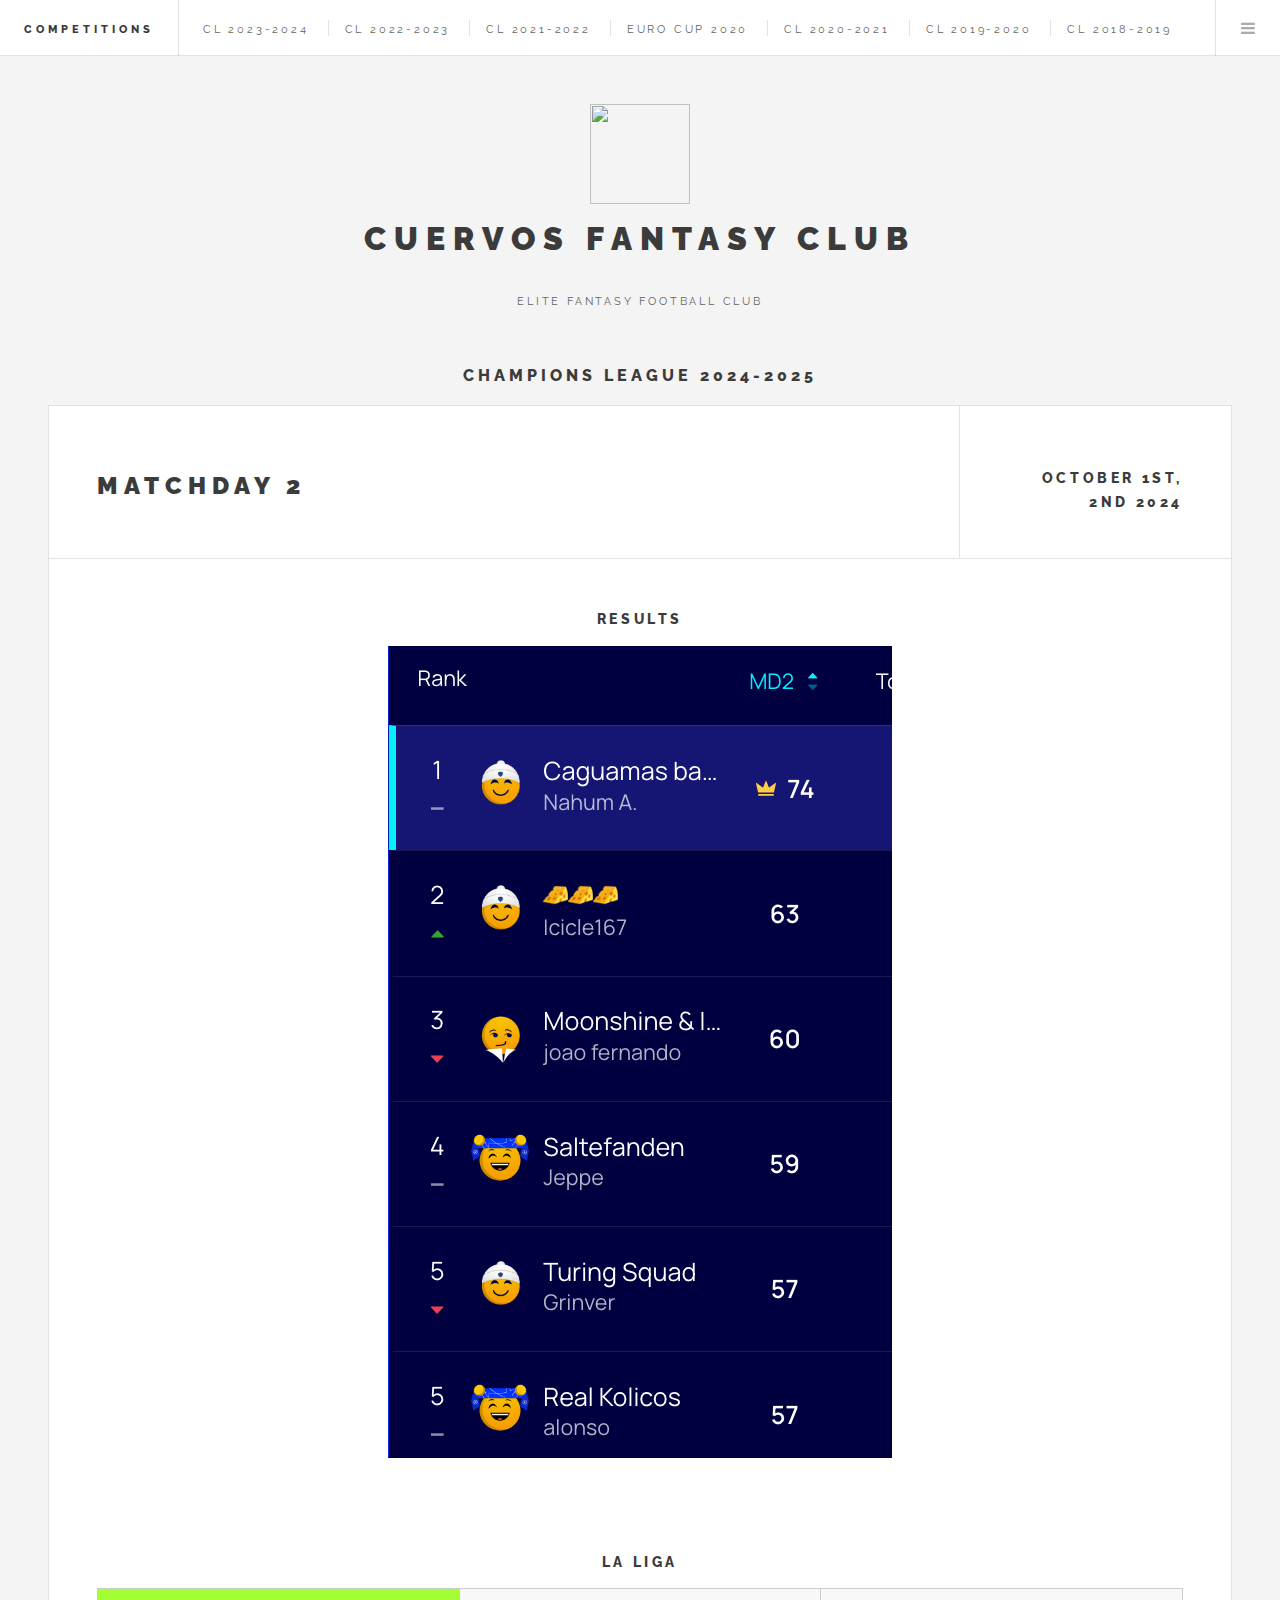
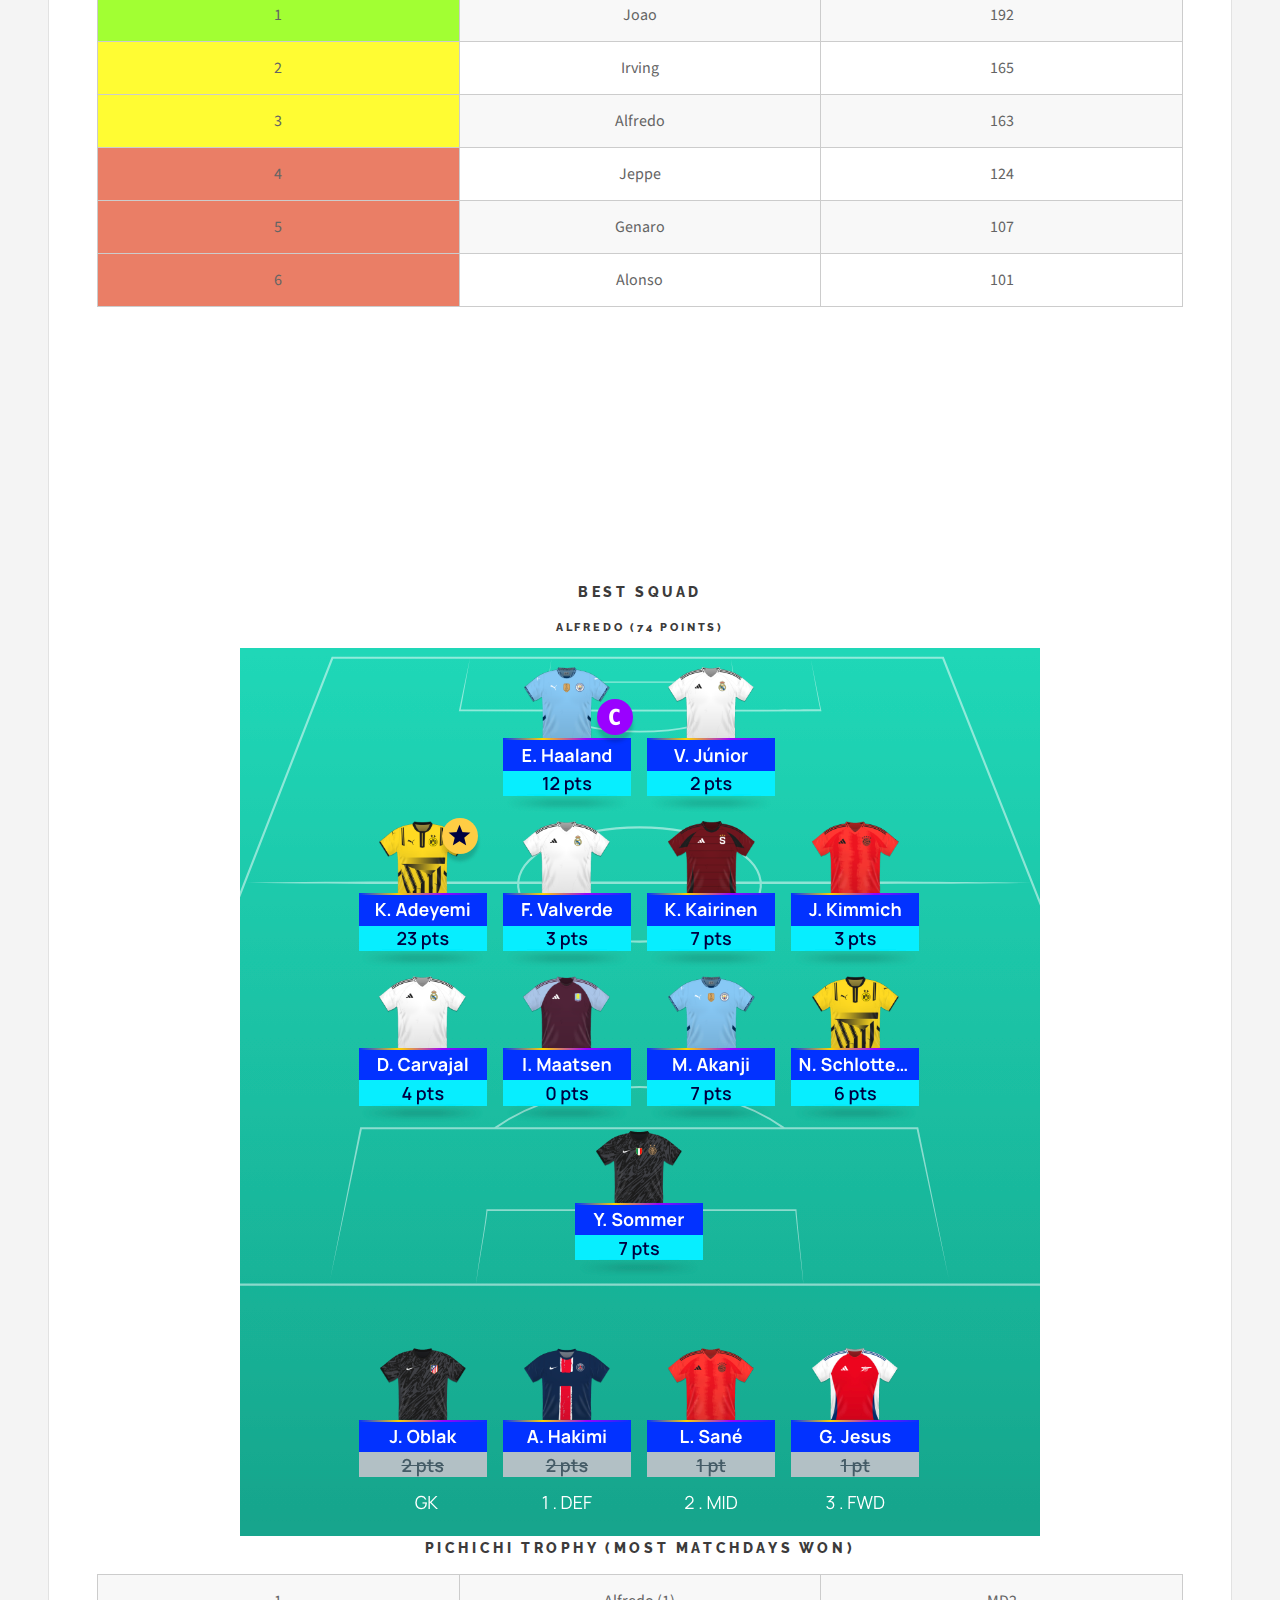
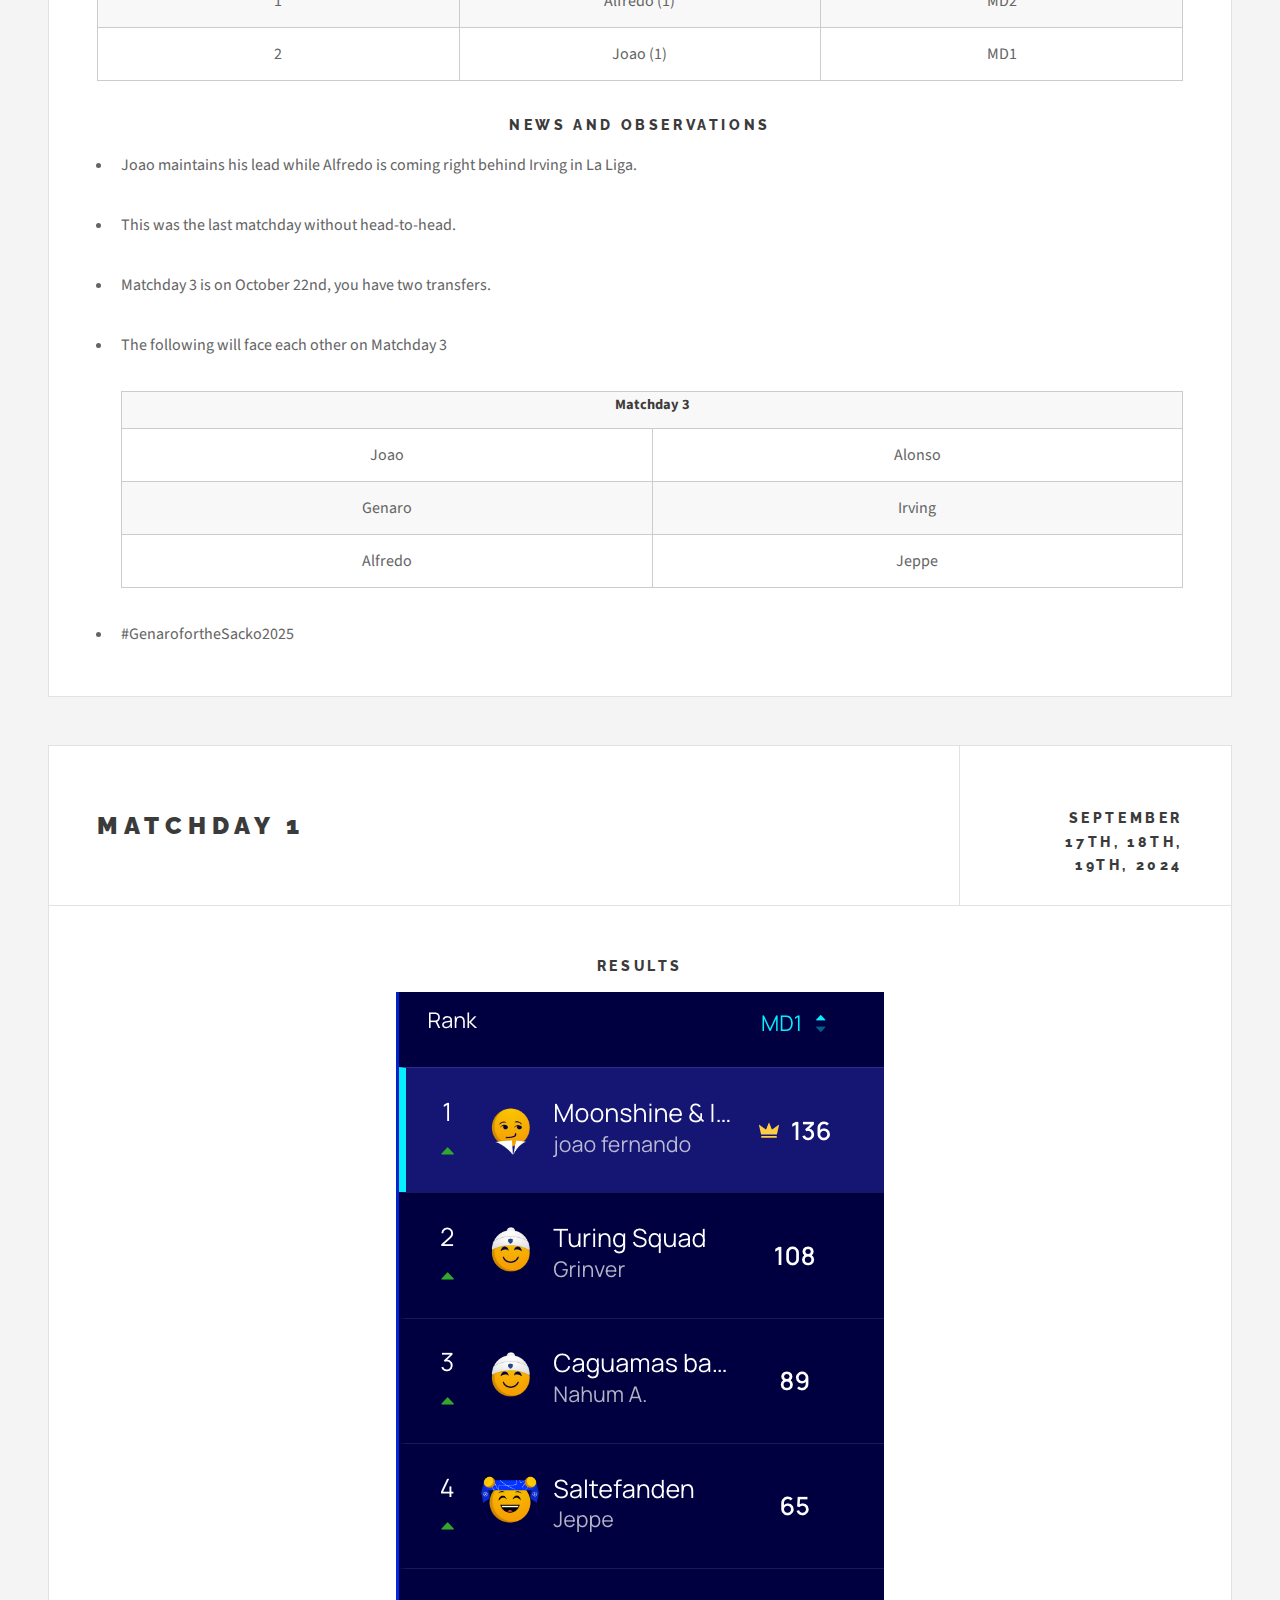
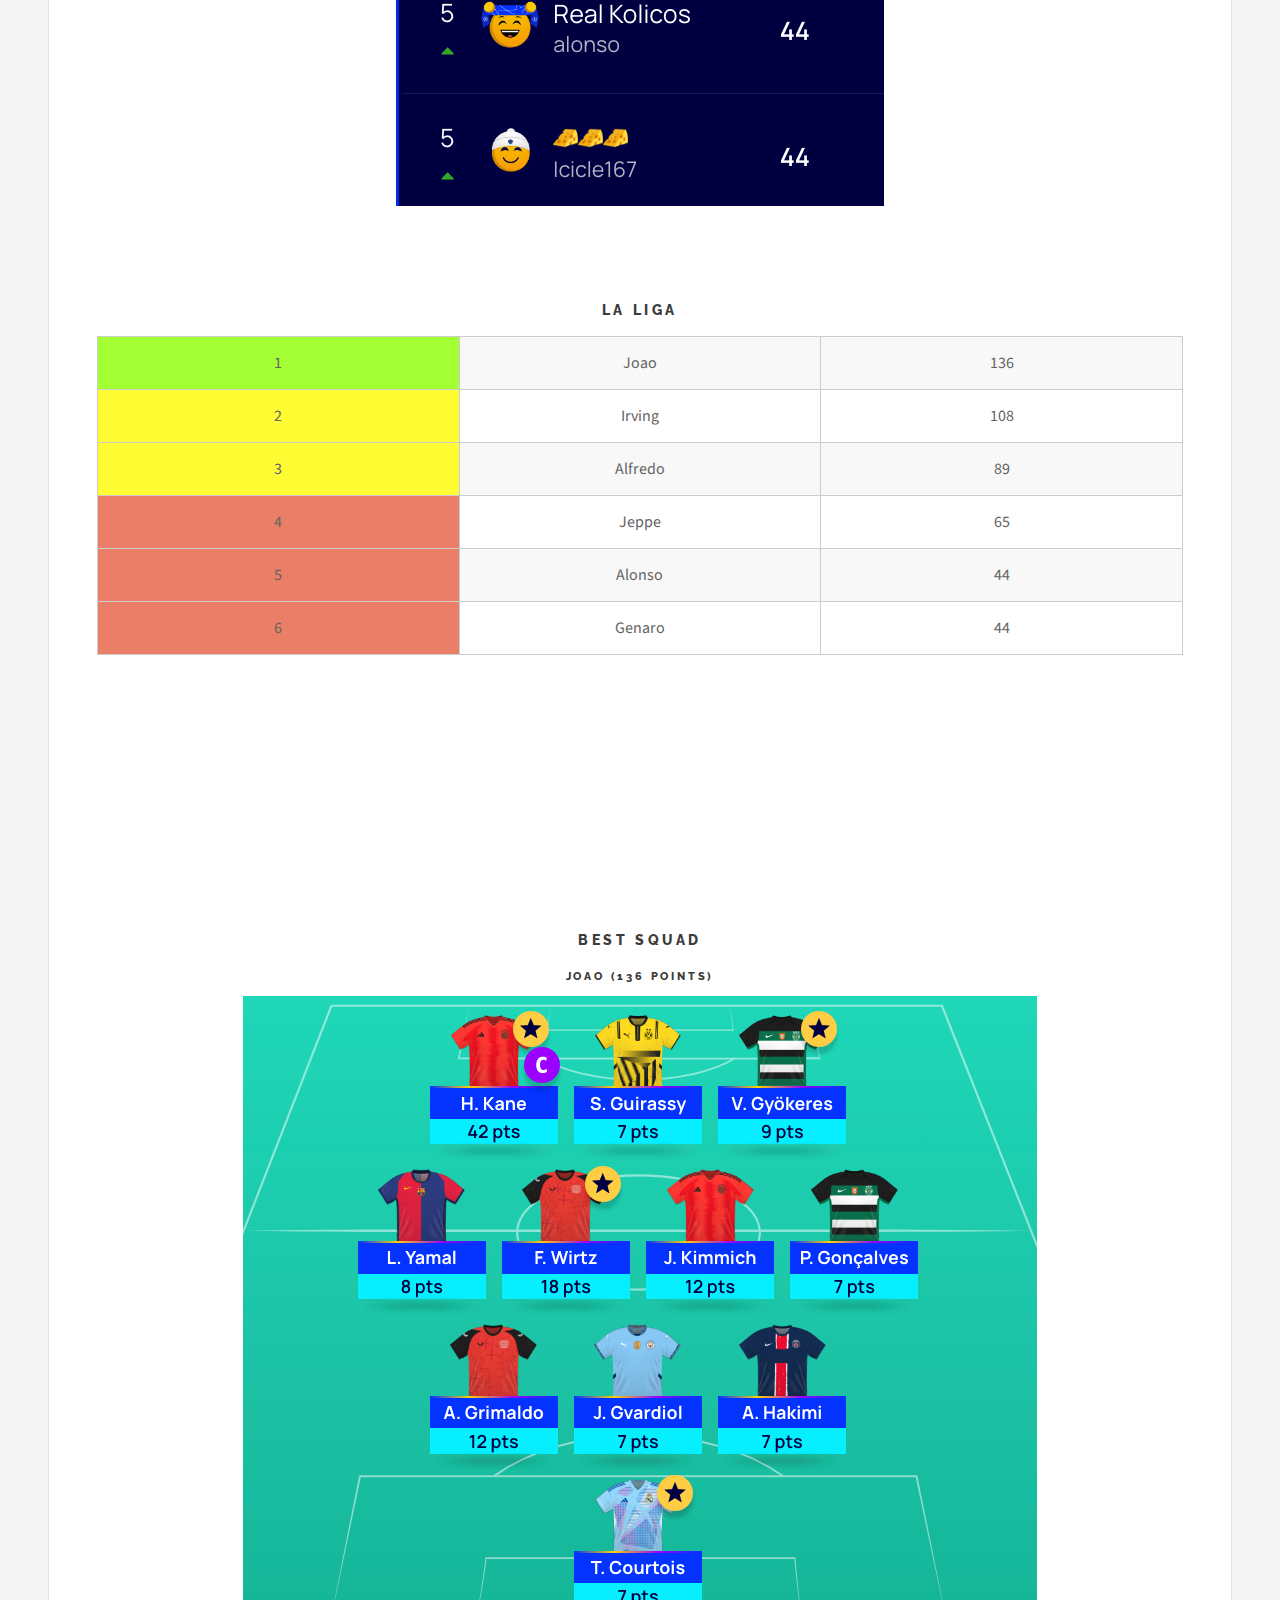
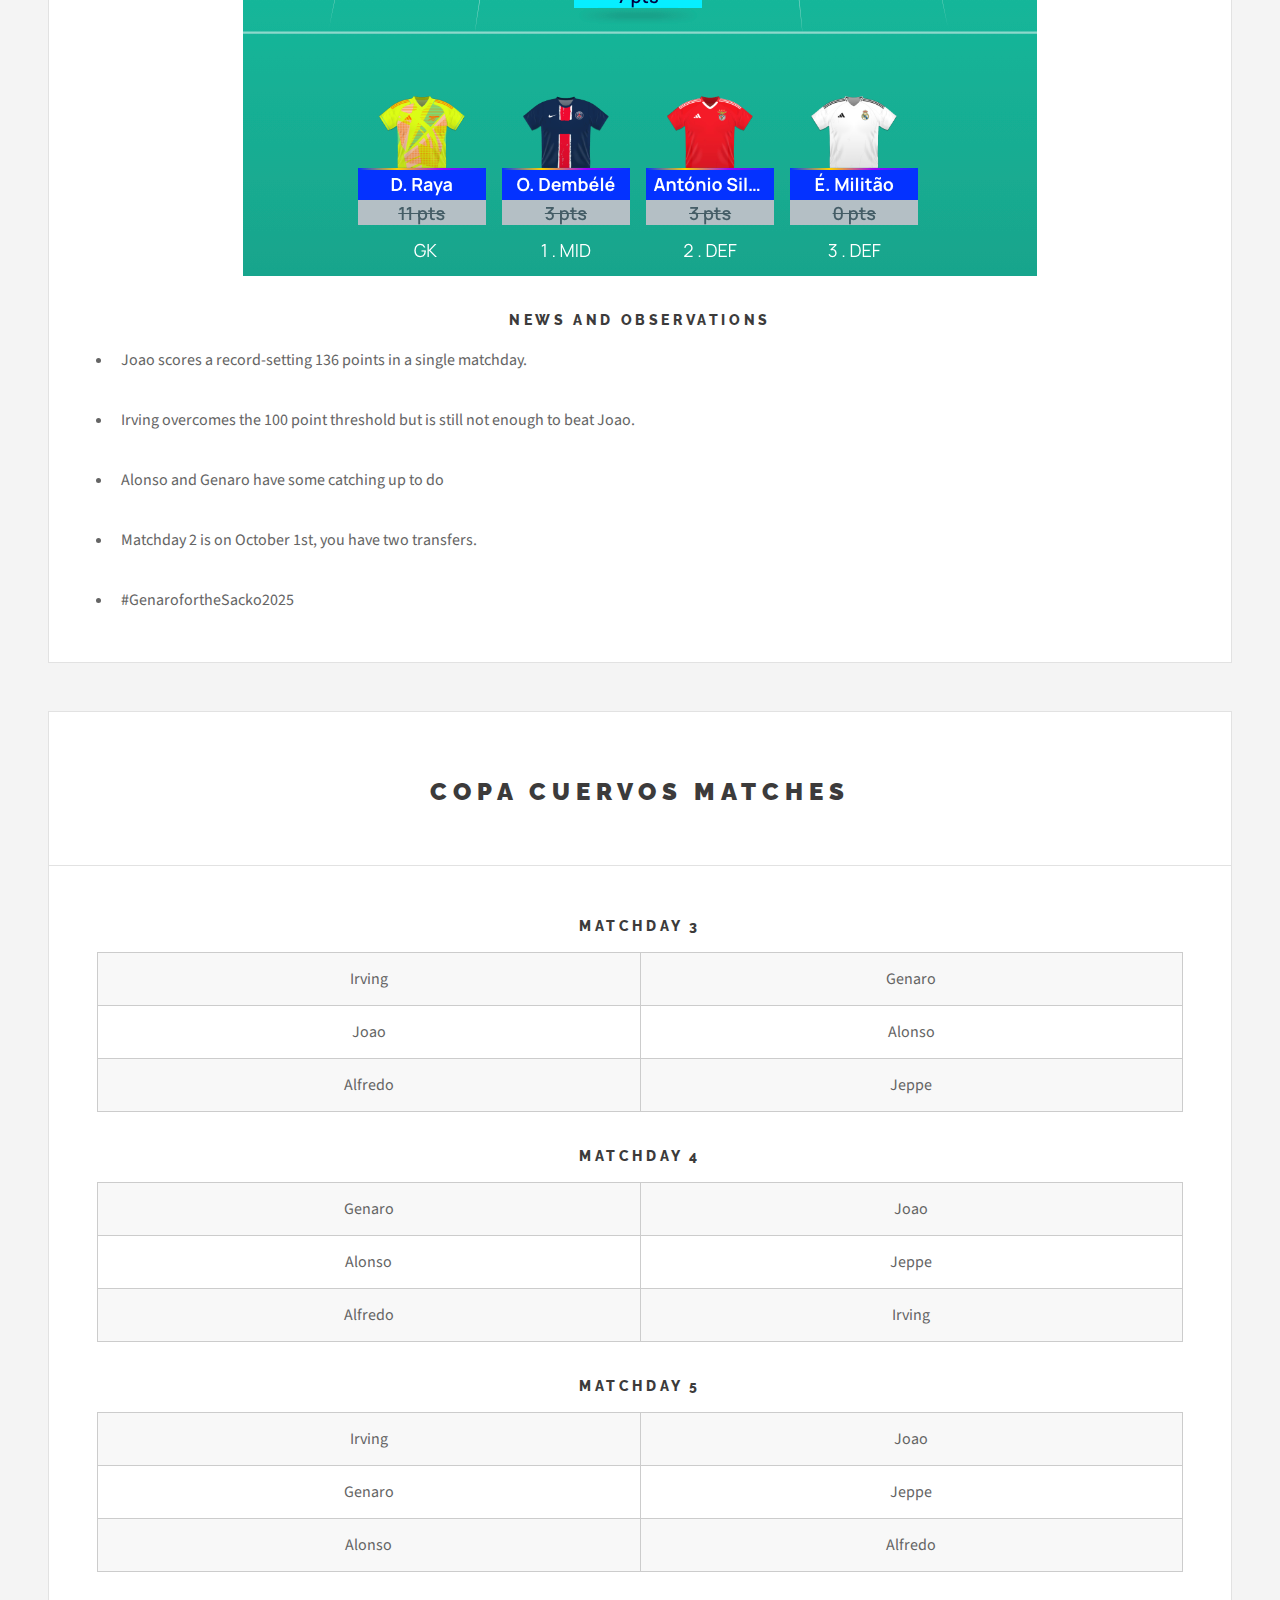
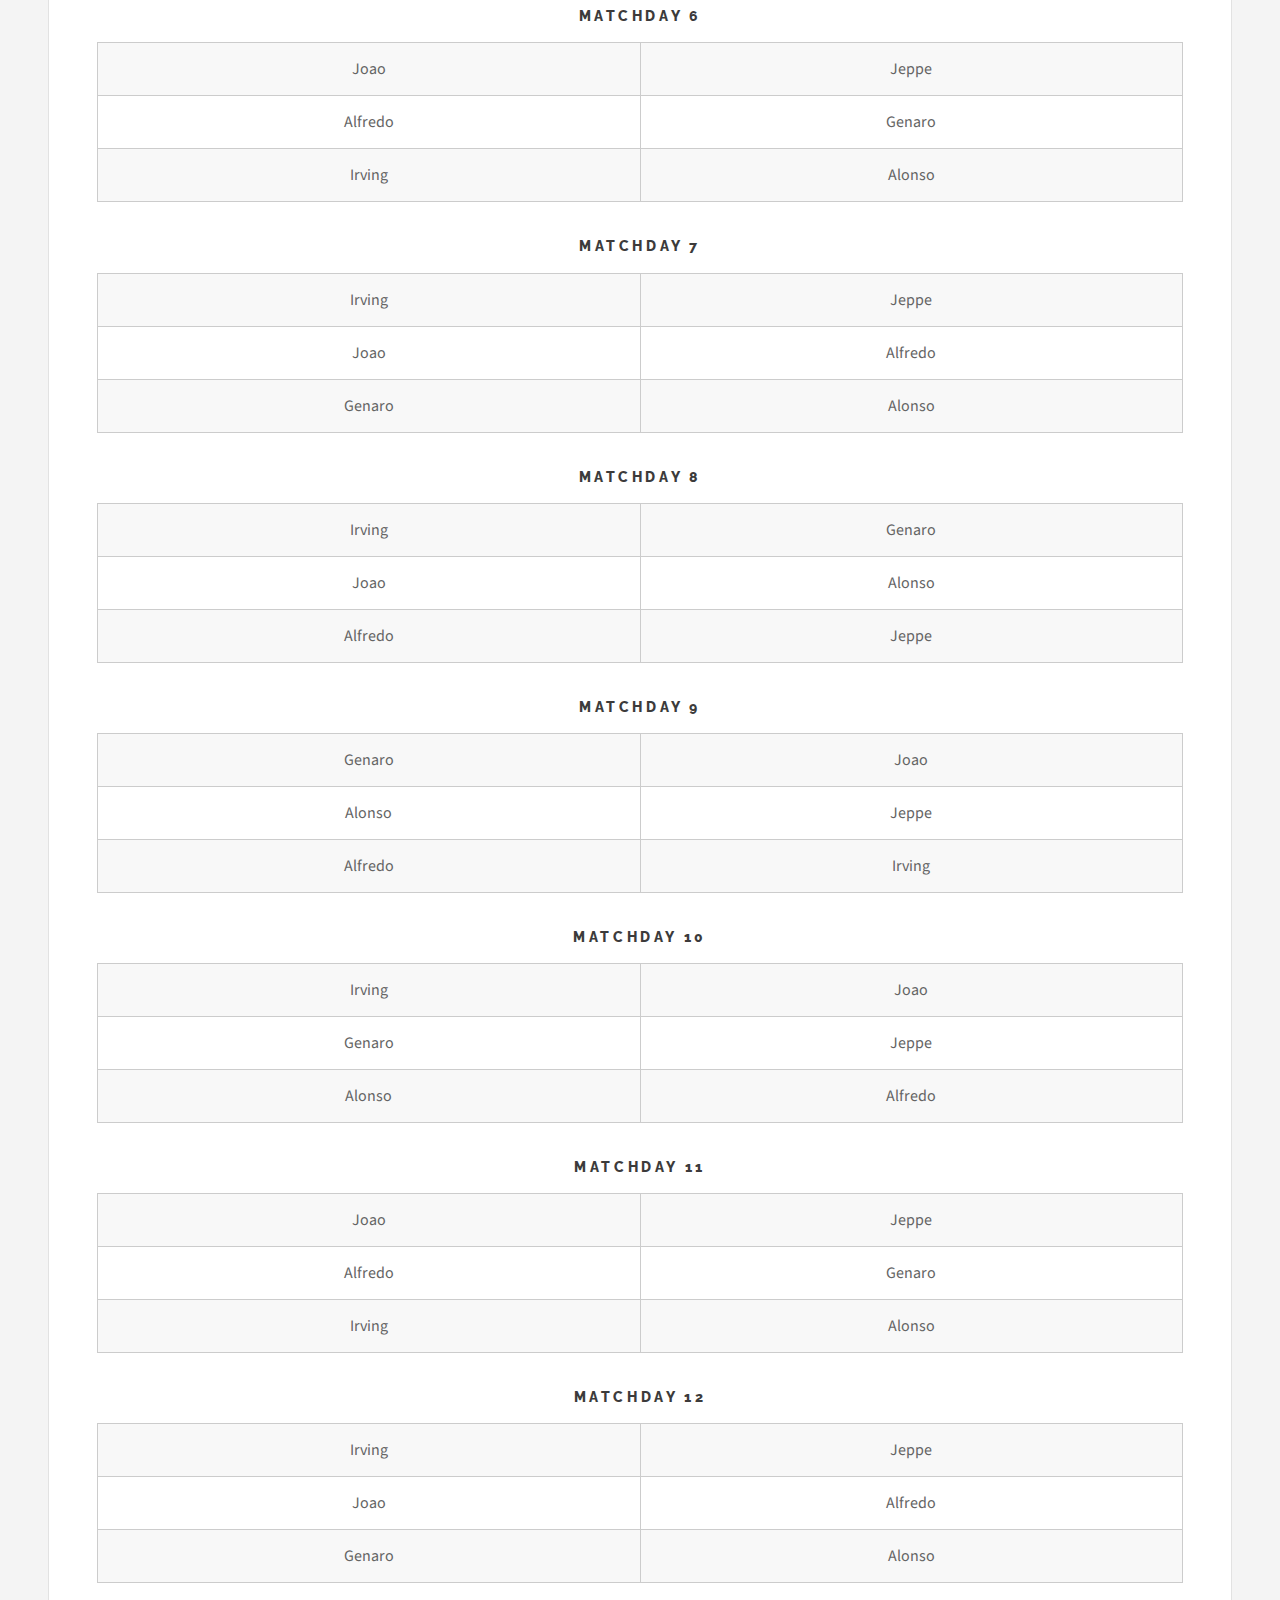
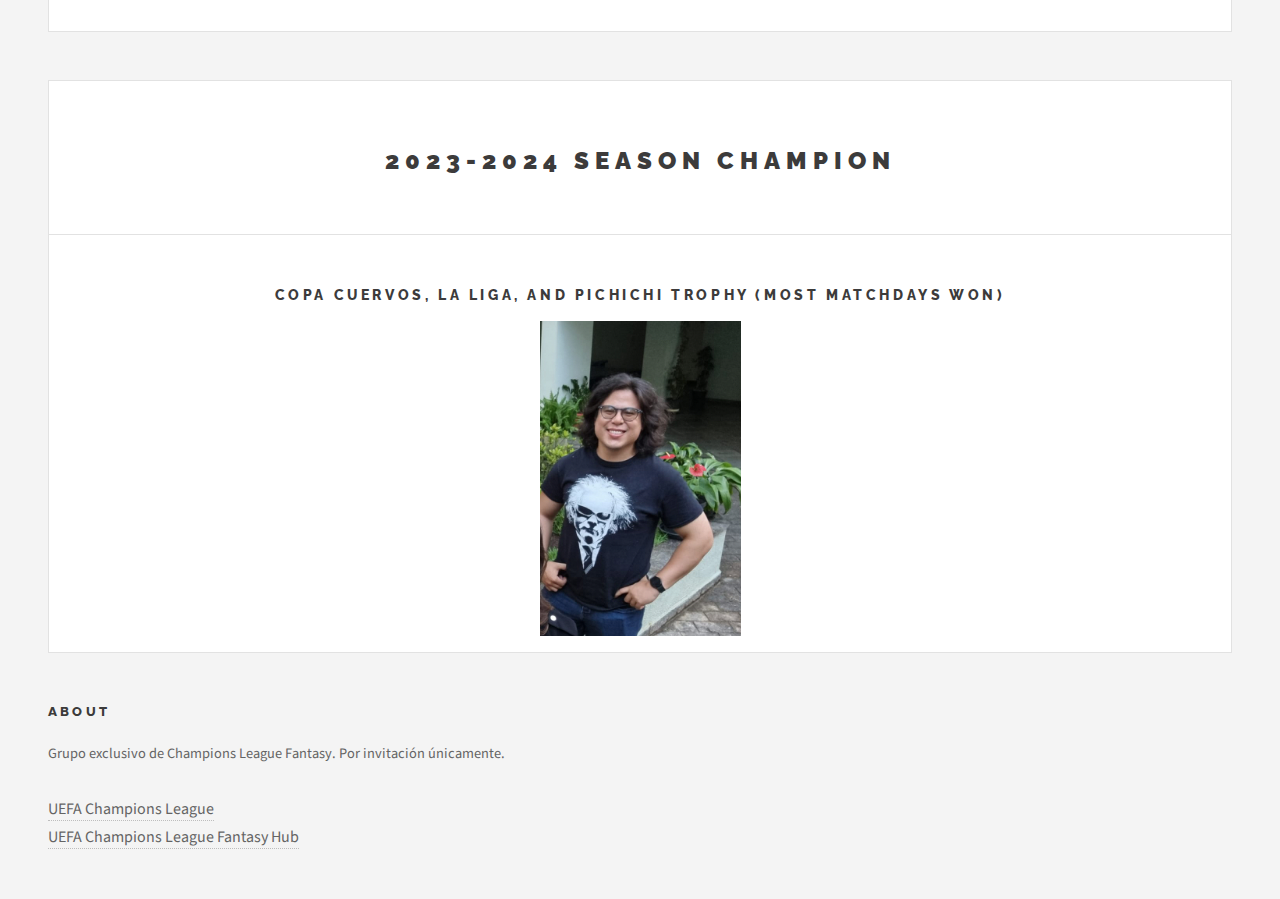
==== commit 3df56bb4: "Update index.html" ====
--- a/index.html
+++ b/index.html
@@ -493,7 +493,7 @@
 										<li><p> The following will face each other on Matchday 3</p>										
 										<table>
 											<tr>
-												<th colspan="2"> Matchday 2 </th>
+												<th colspan="2", style = "text-align:center"> Matchday 3 </th>
 											</tr>
 											<tr>
 												<td>Joao</td>
